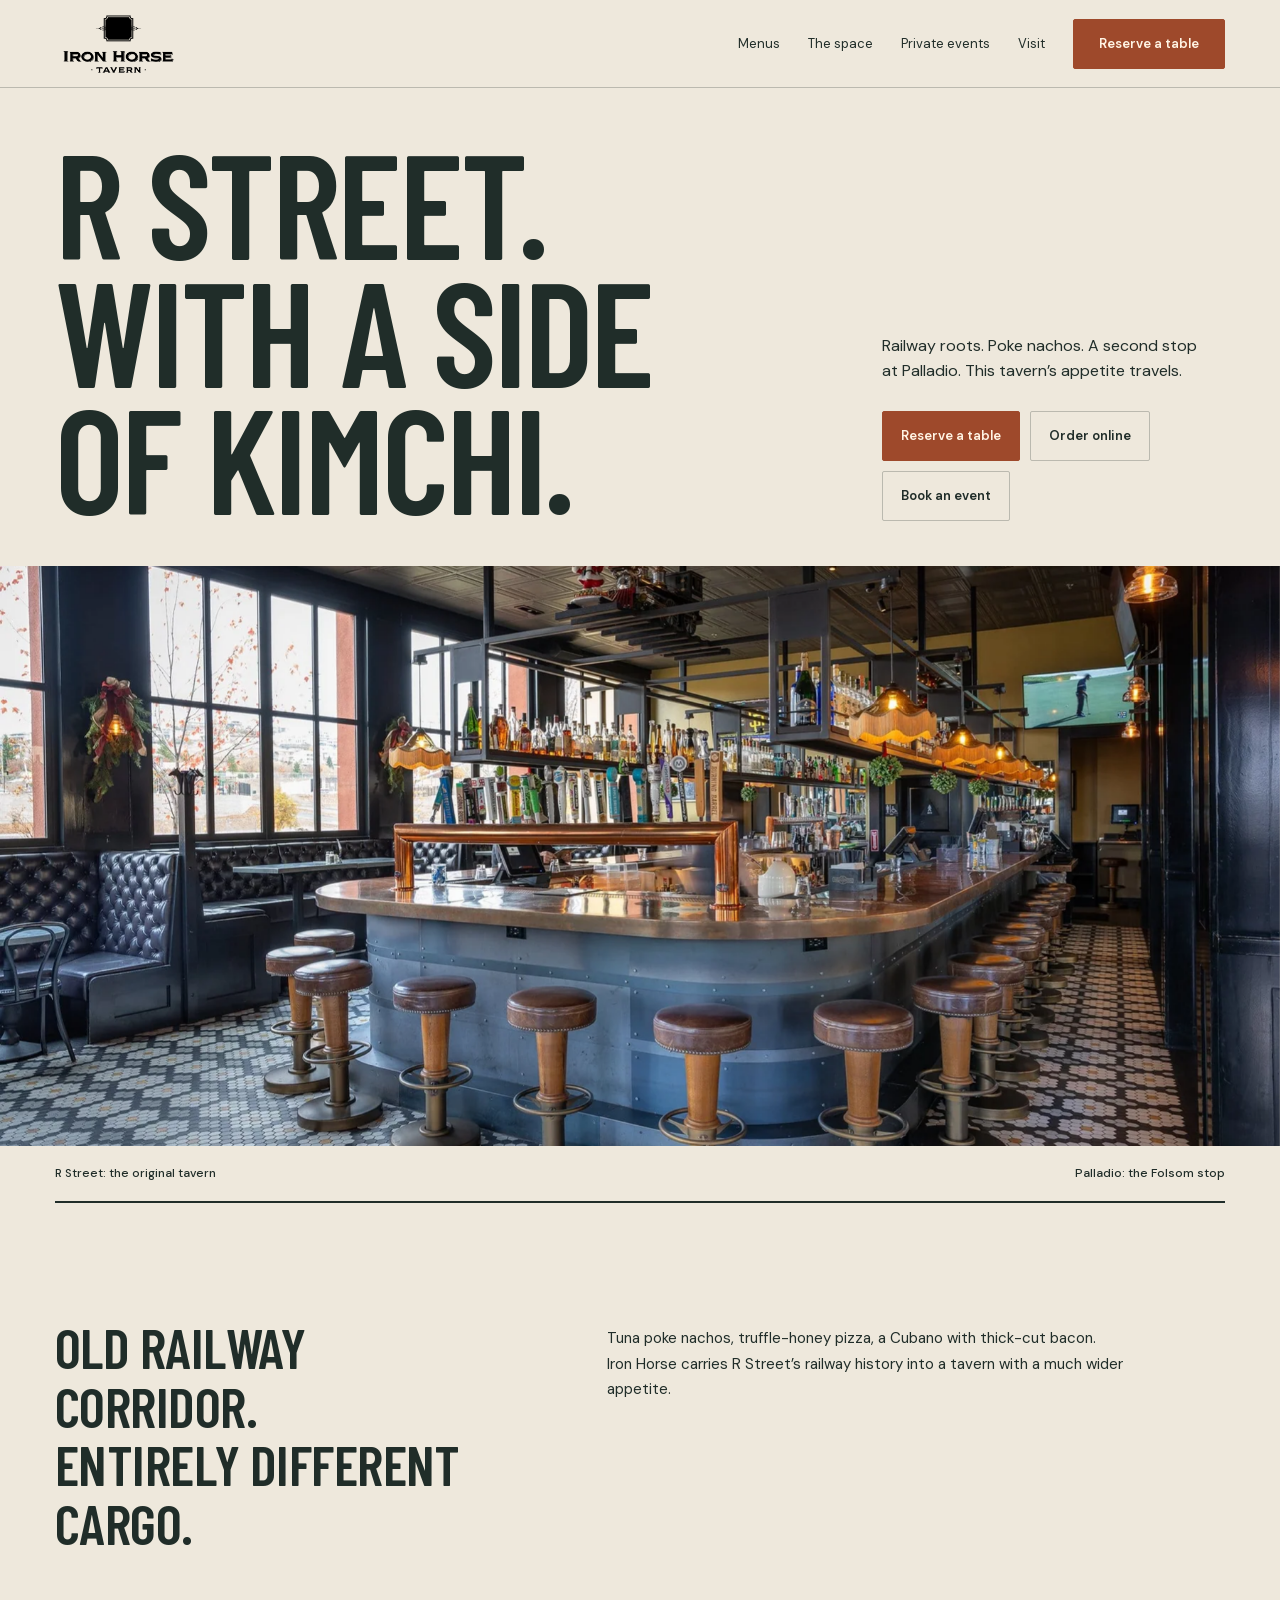
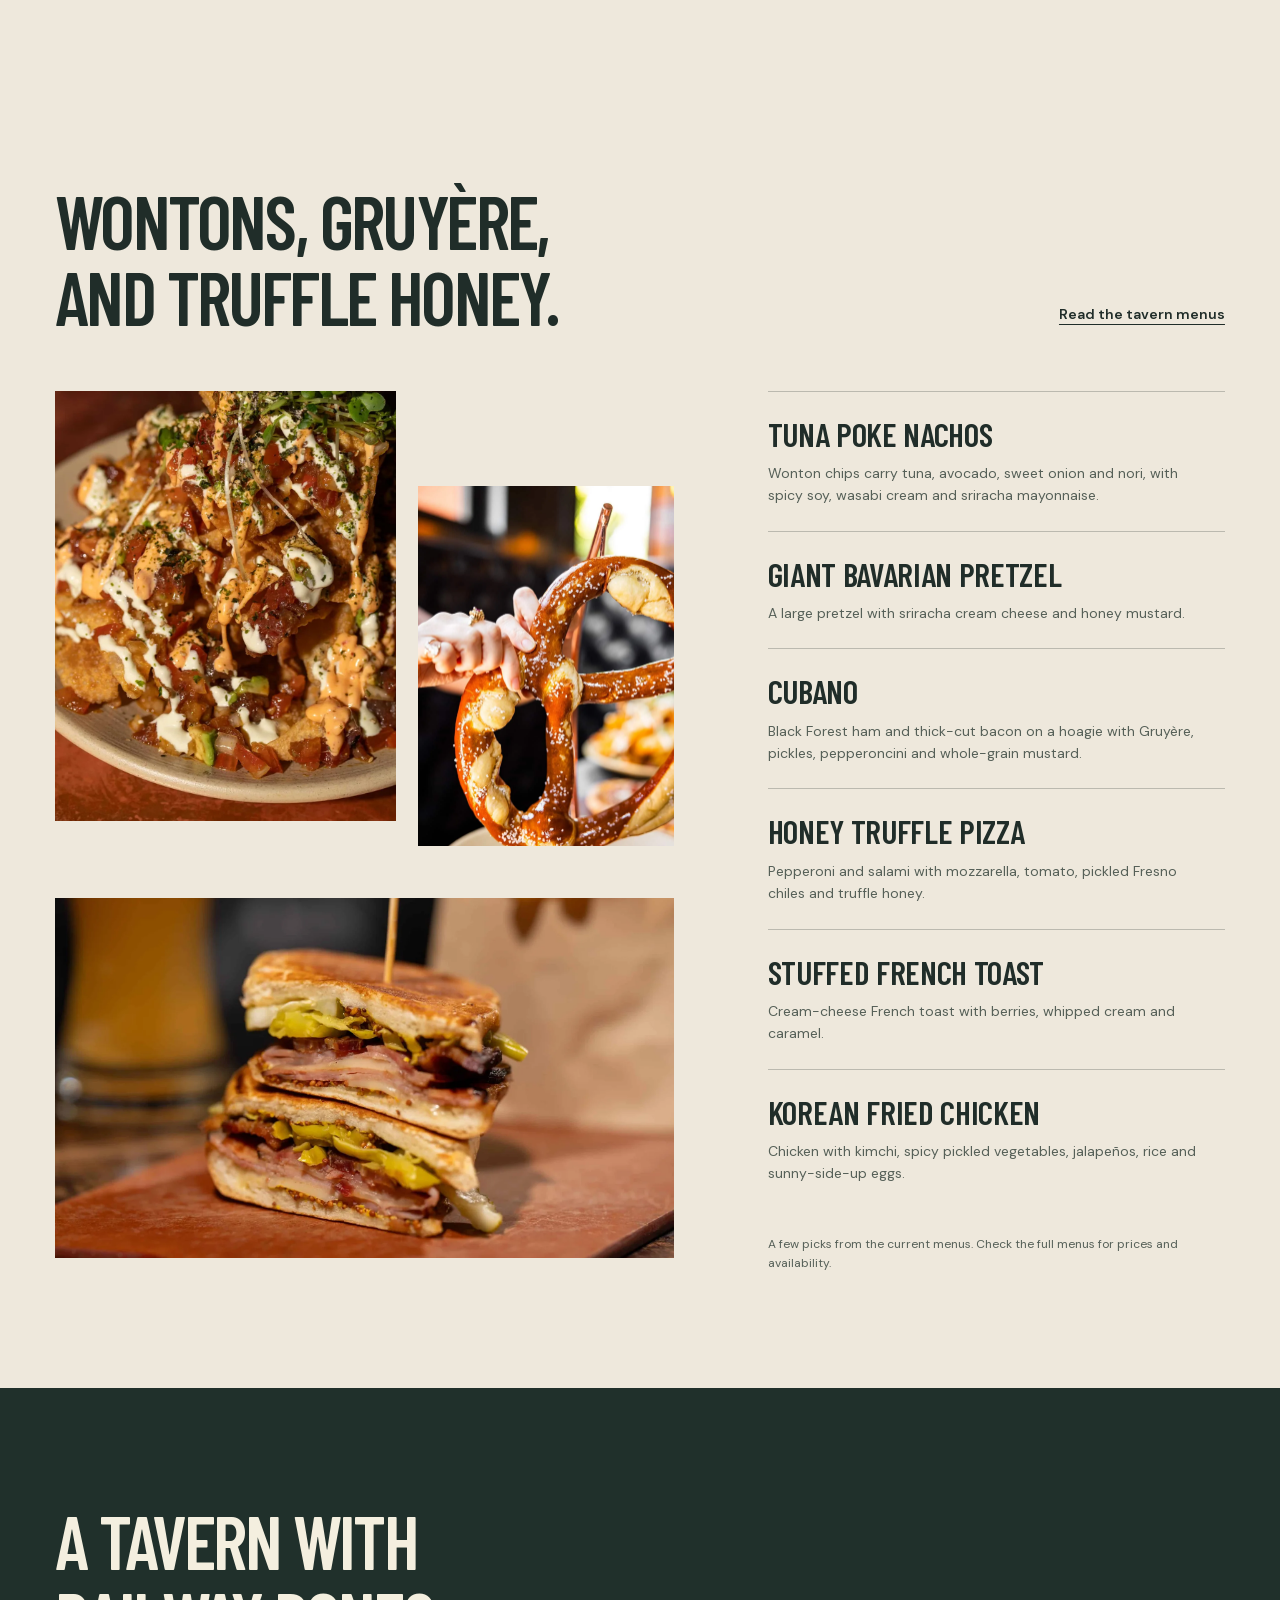
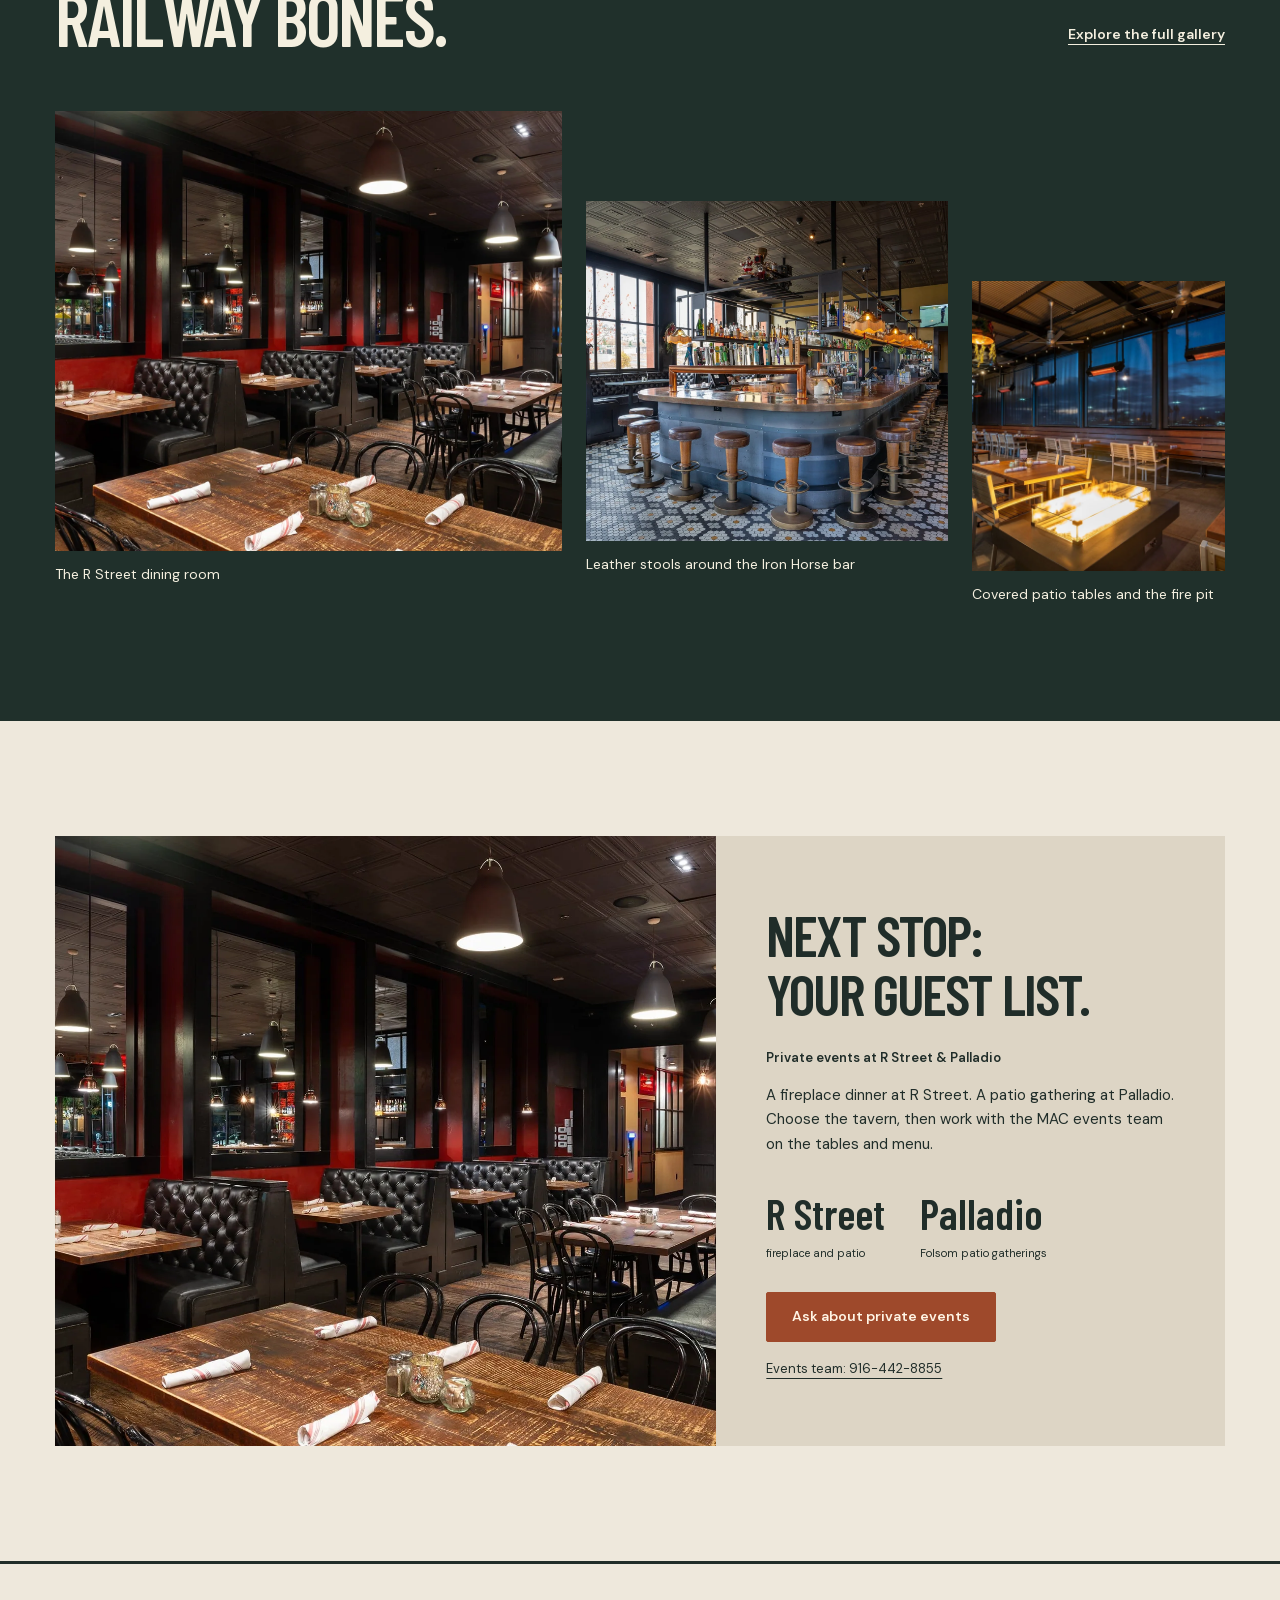
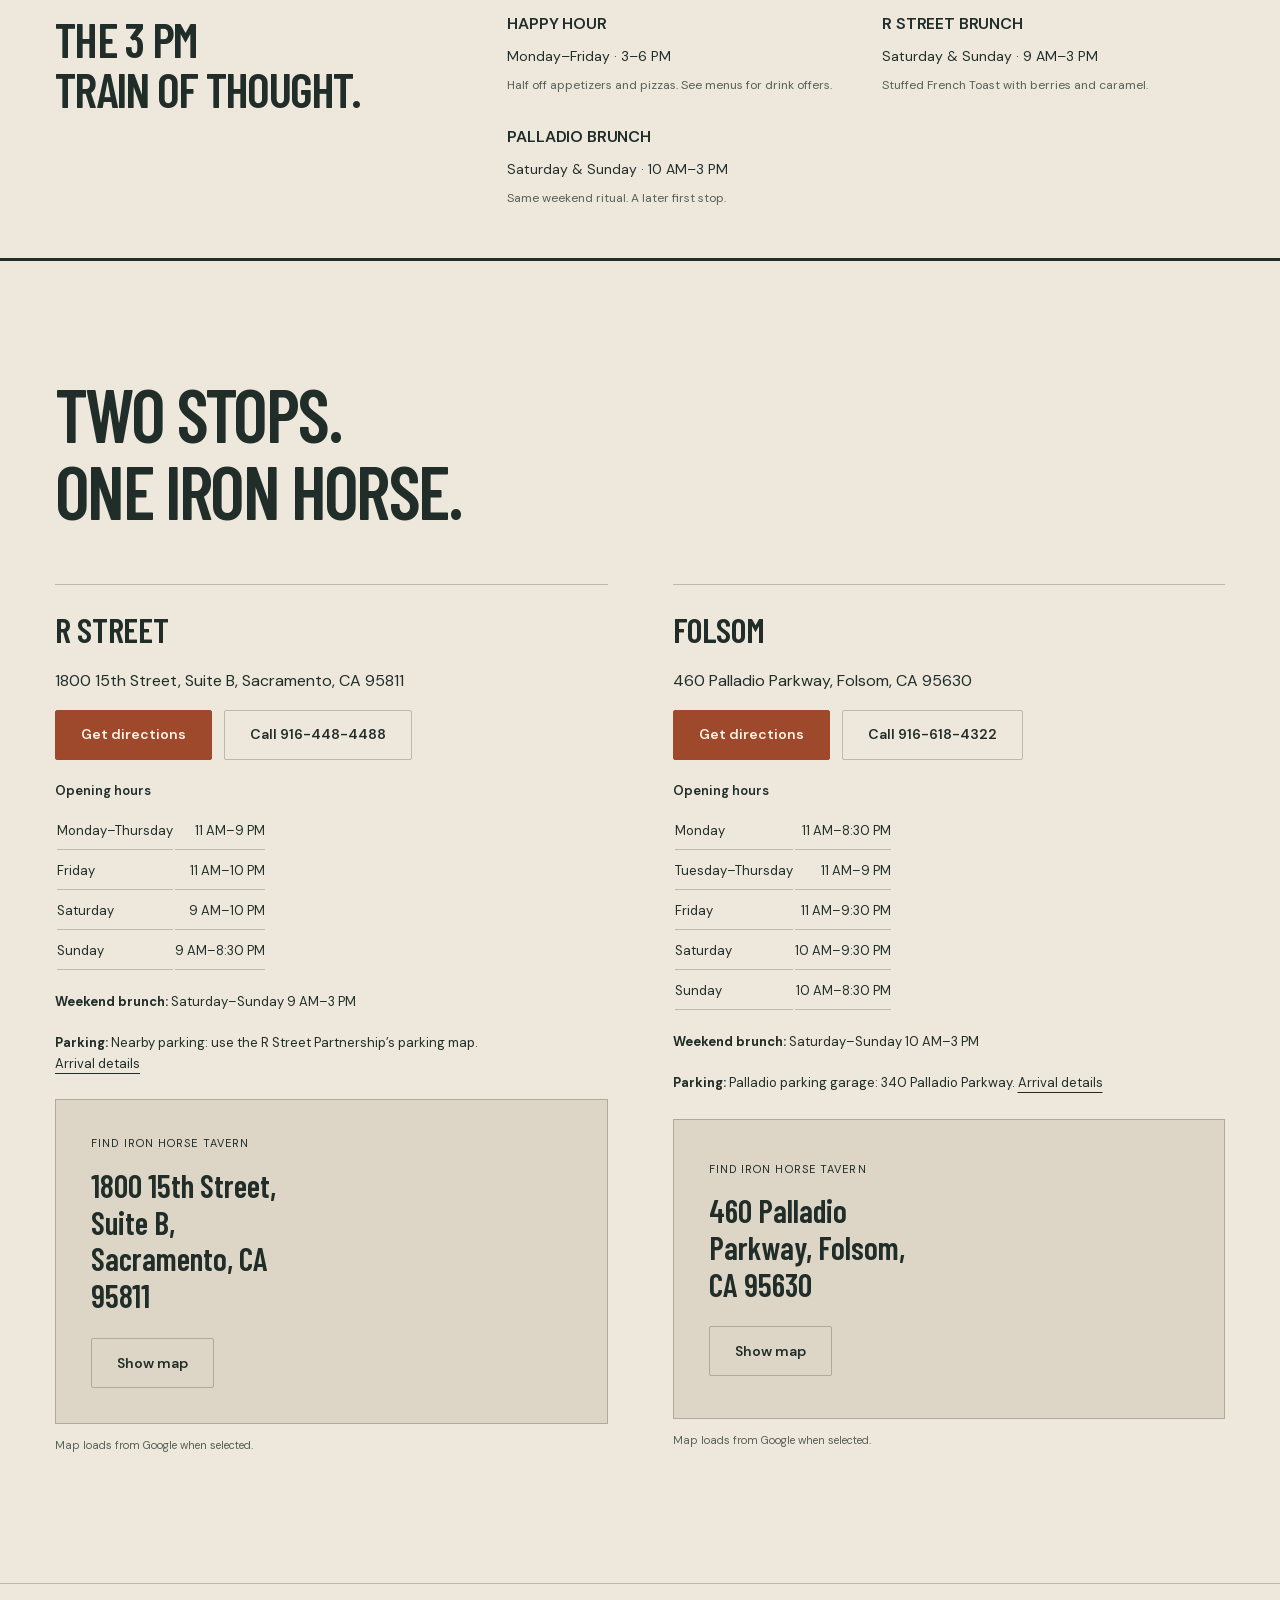
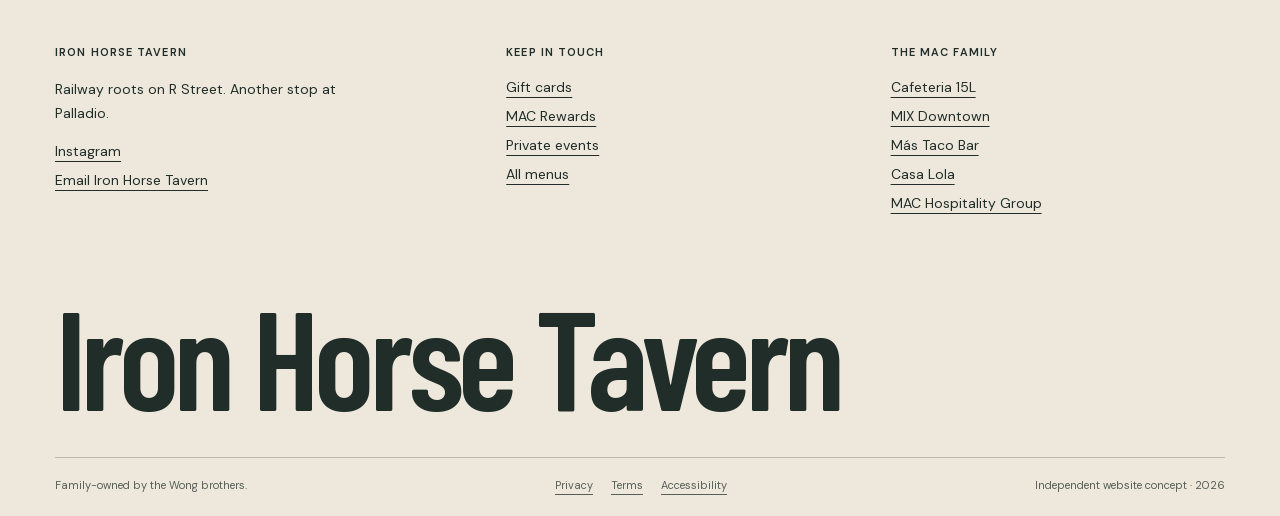
==== index.html @ c393ddfb "Build iron-horse-tavern agency-pitch website with complete source and previews" ====
<!doctype html><html lang="en"><head><meta charset="utf-8"><meta name="viewport" content="width=device-width,initial-scale=1"><meta name="robots" content="noindex,nofollow"><meta name="theme-color" content="#1d2928"><title>Iron Horse Tavern | Sacramento</title><meta name="description" content="Comfort food, craft cocktails, and a tavern made for gathering."><meta property="og:title" content="Iron Horse Tavern · Home"><meta property="og:description" content="Comfort food, craft cocktails, and a tavern made for gathering."><link rel="icon" href="assets/logo.webp"><link rel="stylesheet" href="assets/styles.css"><script src="assets/app.js" defer></script><script type="application/ld+json">{"@context": "https://schema.org", "@type": "Restaurant", "name": "Iron Horse Tavern", "sameAs": "https://www.ironhorsetavern.net/", "servesCuisine": "American", "address": ["1800 15th Street, Suite B, Sacramento, CA 95811", "460 Palladio Parkway, Folsom, CA 95630"]}</script>


<link rel="stylesheet" href="assets/pitch.css"><script src="assets/pitch.js" defer></script></head>
<body class="iron-horse-tavern pitch-home"><div class="shell"><a class="skip" href="#main">Skip to content</a><header class="site-header masthead"><a class="brand" href="index.html" aria-label="Iron Horse Tavern home"><img src="assets/logo.webp" alt="Iron Horse Tavern" width="180" height="65"></a><nav id="main-nav" class="main-nav" aria-label="Main navigation"><a href="menu/">Menus</a><a href="#the-space">The space</a><a href="private-events/">Private events</a><a href="#visit">Visit</a><a class="button" href="visit/">Reserve a table</a></nav><button class="menu-toggle" aria-expanded="false" aria-controls="main-nav">Menu</button></header><main id="main"><section class="iron-opening"><div class="iron-heading"><h1>R STREET.<br>WITH A SIDE<br>OF KIMCHI.</h1><div><p class="hero-deck">Railway roots. Poke nachos. A second stop at Palladio. This tavern’s appetite travels.</p><div class="opening-actions"><a class="button" href="visit/">Reserve a table</a><a class="button secondary" href="order-online/">Order online</a><a class="button secondary" href="private-events/">Book an event</a></div></div></div><figure class="picture iron-panorama" data-parallax><img src="assets/iht1-1800.webp" srcset="assets/iht1-600.webp 600w, assets/iht1-1100.webp 1100w, assets/iht1-1800.webp 1800w" sizes="(max-width:650px) 100vw, (max-width:1100px) 70vw, 1440px" width="2160" height="1440" alt="The Iron Horse bar with leather stools, timber and patterned tile" fetchpriority="high" decoding="sync"></figure><div class="iron-rail"><span>R Street: the original tavern</span><span>Palladio: the Folsom stop</span></div></section><section class="home-section story "><p class="story-lead">Old railway corridor.<br>Entirely different cargo.</p><p class="story-detail">Tuna poke nachos, truffle-honey pizza, a Cubano with thick-cut bacon. Iron Horse carries R Street’s railway history into a tavern with a much wider appetite.</p></section><section class="home-section"><div class="section-top"><div><h2>Wontons, Gruyère,<br>and truffle honey.</h2></div><a class="plain-link" href="menu/">Read the tavern menus</a></div><div class="iron-menu-spread"><div class="iron-menu-photos"><figure class="picture "><img src="assets/poke-nachos-1800.webp" srcset="assets/poke-nachos-600.webp 600w, assets/poke-nachos-1100.webp 1100w, assets/poke-nachos-1800.webp 1800w" sizes="(max-width:650px) 100vw, (max-width:1100px) 70vw, 1440px" width="2560" height="1710" alt="Tuna Poke Nachos on wonton chips" loading="lazy" decoding="async"></figure><figure class="picture "><img src="assets/pretzel-1024.webp" srcset="assets/pretzel-600.webp 600w, assets/pretzel-1024.webp 1024w" sizes="(max-width:650px) 100vw, (max-width:1100px) 70vw, 1440px" width="1024" height="1536" alt="The Giant Bavarian Pretzel" loading="lazy" decoding="async"></figure><figure class="picture "><img src="assets/cubano-1800.webp" srcset="assets/cubano-600.webp 600w, assets/cubano-1100.webp 1100w, assets/cubano-1800.webp 1800w" sizes="(max-width:650px) 100vw, (max-width:1100px) 70vw, 1440px" width="2560" height="1710" alt="Iron Horse’s Cubano sandwich" loading="lazy" decoding="async"></figure></div><div class="menu-listing"><a class="menu-entry" href="menu/"><div><h3>Tuna Poke Nachos</h3><p>Wonton chips carry tuna, avocado, sweet onion and nori, with spicy soy, wasabi cream and sriracha mayonnaise.</p></div></a><a class="menu-entry" href="menu/"><div><h3>Giant Bavarian Pretzel</h3><p>A large pretzel with sriracha cream cheese and honey mustard.</p></div></a><a class="menu-entry" href="menu/"><div><h3>Cubano</h3><p>Black Forest ham and thick-cut bacon on a hoagie with Gruyère, pickles, pepperoncini and whole-grain mustard.</p></div></a><a class="menu-entry" href="menu/"><div><h3>Honey Truffle Pizza</h3><p>Pepperoni and salami with mozzarella, tomato, pickled Fresno chiles and truffle honey.</p></div></a><a class="menu-entry" href="menu/"><div><h3>Stuffed French Toast</h3><p>Cream-cheese French toast with berries, whipped cream and caramel.</p></div></a><a class="menu-entry" href="menu/"><div><h3>Korean Fried Chicken</h3><p>Chicken with kimchi, spicy pickled vegetables, jalapeños, rice and sunny-side-up eggs.</p></div></a><p class="menu-footnote">A few picks from the current menus. Check the full menus for prices and availability.</p></div></div></section><section id="the-space" class="home-section room-section"><div class="section-top"><div><h2>A tavern with<br>railway bones.</h2></div><a class="plain-link" href="gallery/">Explore the full gallery</a></div><div class="room-gallery"><button class="room-shot gallery-item" data-full="assets/ihtr1-1800.webp" data-caption="The R Street dining room" aria-label="Enlarge: The R Street dining room"><figure class="picture "><img src="assets/ihtr1-1800.webp" srcset="assets/ihtr1-600.webp 600w, assets/ihtr1-1100.webp 1100w, assets/ihtr1-1800.webp 1800w" sizes="(max-width:650px) 100vw, (max-width:1100px) 70vw, 1440px" width="2160" height="1440" alt="The R Street dining room" loading="lazy" decoding="async"></figure><span>The R Street dining room</span></button><button class="room-shot gallery-item" data-full="assets/iht1-1800.webp" data-caption="Leather stools around the Iron Horse bar" aria-label="Enlarge: Leather stools around the Iron Horse bar"><figure class="picture "><img src="assets/iht1-1800.webp" srcset="assets/iht1-600.webp 600w, assets/iht1-1100.webp 1100w, assets/iht1-1800.webp 1800w" sizes="(max-width:650px) 100vw, (max-width:1100px) 70vw, 1440px" width="2160" height="1440" alt="Leather stools around the Iron Horse bar" loading="lazy" decoding="async"></figure><span>Leather stools around the Iron Horse bar</span></button><button class="room-shot gallery-item" data-full="assets/ihtf-1800.webp" data-caption="Covered patio tables and the fire pit" aria-label="Enlarge: Covered patio tables and the fire pit"><figure class="picture "><img src="assets/ihtf-1800.webp" srcset="assets/ihtf-600.webp 600w, assets/ihtf-1100.webp 1100w, assets/ihtf-1800.webp 1800w" sizes="(max-width:650px) 100vw, (max-width:1100px) 70vw, 1440px" width="2160" height="1440" alt="Covered patio tables and the fire pit" loading="lazy" decoding="async"></figure><span>Covered patio tables and the fire pit</span></button></div></section><section class="event-block"><figure class="picture "><img src="assets/ihtr1-1800.webp" srcset="assets/ihtr1-600.webp 600w, assets/ihtr1-1100.webp 1100w, assets/ihtr1-1800.webp 1800w" sizes="(max-width:650px) 100vw, (max-width:1100px) 70vw, 1440px" width="2160" height="1440" alt="Private-event setting at Iron Horse Tavern" loading="lazy" decoding="async"></figure><div class="event-copy"><h2>Next stop:<br>your guest list.</h2><p class="event-kind">Private events at R Street & Palladio</p><p>A fireplace dinner at R Street. A patio gathering at Palladio. Choose the tavern, then work with the MAC events team on the tables and menu.</p><div class="event-stats"><div class="event-stat"><b>R Street</b><span>fireplace and patio</span></div><div class="event-stat"><b>Palladio</b><span>Folsom patio gatherings</span></div></div><a class="button" href="private-events/">Ask about private events</a><a class="event-phone" href="tel:+19164428855">Events team: 916-442-8855</a></div></section><section class="weekly"><div><h2>The 3 PM<br>train of thought.</h2></div><div class="weekly-grid"><div class="weekly-item"><h3>Happy hour</h3><p>Monday–Friday · 3–6 PM</p><small>Half off appetizers and pizzas. See menus for drink offers.</small></div><div class="weekly-item"><h3>R Street brunch</h3><p>Saturday & Sunday · 9 AM–3 PM</p><small>Stuffed French Toast with berries and caramel.</small></div><div class="weekly-item"><h3>Palladio brunch</h3><p>Saturday & Sunday · 10 AM–3 PM</p><small>Same weekend ritual. A later first stop.</small></div></div></section><section id="visit" class="home-section home-visit"><div class="section-top"><div><h2>Two stops.<br>One Iron Horse.</h2></div></div><div class="visit-grid "><article class="visit-details"><h3>R Street</h3><address>1800 15th Street, Suite B, Sacramento, CA 95811</address><div class="opening-actions"><a class="button" href="https://www.google.com/maps/place/Iron+Horse+Tavern+-+R+St.+Sacramento/@38.5695579,-121.4906877,15z/data=!4m2!3m1!1s0x0:0x72c02b126ce789c5">Get directions</a><a class="button secondary" href="tel:+19164484488">Call 916-448-4488</a></div><table class="hours"><caption>Opening hours</caption><tbody><tr><td>Monday–Thursday</td><td>11 AM–9 PM</td></tr><tr><td>Friday</td><td>11 AM–10 PM</td></tr><tr><td>Saturday</td><td>9 AM–10 PM</td></tr><tr><td>Sunday</td><td>9 AM–8:30 PM</td></tr></tbody></table><p class="parking-note"><strong>Weekend brunch:</strong> Saturday–Sunday 9 AM–3 PM</p><p class="parking-note"><strong>Parking:</strong> Nearby parking: use the R Street Partnership’s parking map. <a href="https://www.rstreetcorridor.com/parking-transportation">Arrival details</a></p><div class="map-panel"><span class="map-coordinates">Find Iron Horse Tavern</span><p>1800 15th Street, Suite B, Sacramento, CA 95811</p><button type="button" class="button secondary" data-map-name="Iron Horse Tavern R Street" data-map-address="1800 15th Street, Suite B, Sacramento, CA 95811">Show map</button></div><p class="map-note">Map loads from Google when selected.</p></article><article class="visit-details"><h3>Folsom</h3><address>460 Palladio Parkway, Folsom, CA 95630</address><div class="opening-actions"><a class="button" href="https://www.google.com/maps/place/Iron+Horse+Tavern+Folsom/@38.6520487,-121.1205792,15z/data=!4m2!3m1!1s0x0:0x85b45a94b9205ecd">Get directions</a><a class="button secondary" href="tel:+19166184322">Call 916-618-4322</a></div><table class="hours"><caption>Opening hours</caption><tbody><tr><td>Monday</td><td>11 AM–8:30 PM</td></tr><tr><td>Tuesday–Thursday</td><td>11 AM–9 PM</td></tr><tr><td>Friday</td><td>11 AM–9:30 PM</td></tr><tr><td>Saturday</td><td>10 AM–9:30 PM</td></tr><tr><td>Sunday</td><td>10 AM–8:30 PM</td></tr></tbody></table><p class="parking-note"><strong>Weekend brunch:</strong> Saturday–Sunday 10 AM–3 PM</p><p class="parking-note"><strong>Parking:</strong> Palladio parking garage: 340 Palladio Parkway. <a href="https://gopalladio.com/venue/palladio-parking-garage/">Arrival details</a></p><div class="map-panel"><span class="map-coordinates">Find Iron Horse Tavern</span><p>460 Palladio Parkway, Folsom, CA 95630</p><button type="button" class="button secondary" data-map-name="Iron Horse Tavern Folsom" data-map-address="460 Palladio Parkway, Folsom, CA 95630">Show map</button></div><p class="map-note">Map loads from Google when selected.</p></article></div></section></main><footer class="pitch-footer"><div class="footer-columns"><div><strong>Iron Horse Tavern</strong><p>Railway roots on R Street. Another stop at Palladio.</p><a href="https://www.instagram.com/ironhorsetavern/?hl=en">Instagram</a><a href="mailto:info@ironhorsetavern.net">Email Iron Horse Tavern</a></div><div><strong>Keep in touch</strong><a href="https://www.ironhorsetavern.net/gift-cards/">Gift cards</a><a href="https://www.toasttab.com/mac-hospitality-gift-card-1116-15th-street/rewardsSignup">MAC Rewards</a><a href="private-events/">Private events</a><a href="menu/">All menus</a></div><div><strong>The MAC family</strong><a href="https://www.cafeteria15l.com/">Cafeteria 15L</a><a href="https://www.mixdowntown.net/">MIX Downtown</a><a href="https://www.mastacobar.com/">Más Taco Bar</a><a href="https://www.vivacasalola.com/">Casa Lola</a><a href="https://www.machospitalitygroup.com/">MAC Hospitality Group</a></div></div><div class="end-word" aria-hidden="true">Iron Horse Tavern</div><div class="footer-bottom"><span>Family-owned by the Wong brothers.</span><div class="legal"><a href="https://www.ironhorsetavern.net/privacy-policy/">Privacy</a><a href="https://www.ironhorsetavern.net/terms-of-use/">Terms</a><a href="https://www.ironhorsetavern.net/ada-accessibility/">Accessibility</a></div><span>Independent website concept · 2026</span></div></footer><dialog class="lightbox" aria-label="Venue photo gallery"><img alt=""><p class="lightbox-caption"></p><div class="lightbox-controls"><button type="button" data-prev>Previous</button><span class="lightbox-count" role="status" aria-live="polite"></span><button type="button" data-next>Next</button><button type="button" data-close>Close</button></div></dialog></div></body></html>
---- assets/styles.css ----
@import url('./fonts/fonts.css');
:root{--paper:#f4f0e7;--ink:#292a22;--muted:#626157;--accent:#a23f27;--on-accent:#fff7e8;--line:#292a2233;--panel:#e9e5d9;--display:'DM Serif Display',Georgia,serif;--body:'DM Sans',sans-serif;--gutter:clamp(22px,4.3vw,76px);--space:clamp(64px,8vw,128px);font-family:var(--body);font-size:16px;color:var(--ink);background:var(--paper);color-scheme:light;scroll-behavior:smooth;scroll-padding-top:100px}
*{box-sizing:border-box}body{margin:0;background:var(--paper);color:var(--ink)}button,input,select{font:inherit}a{color:inherit;text-decoration-thickness:1px;text-underline-offset:5px}button,a{-webkit-tap-highlight-color:transparent}button{cursor:pointer}button:disabled{cursor:default;opacity:.45}a,button{touch-action:manipulation}img{display:block;max-width:100%;height:auto}::selection{background:var(--accent);color:var(--on-accent)}:focus-visible{outline:3px solid var(--accent);outline-offset:5px}body{scrollbar-color:var(--accent) var(--paper)}p{line-height:1.65;margin:0 0 1.2em;max-width:62ch}h1,h2,h3{font-family:var(--display);font-weight:400;margin:0;text-wrap:balance;letter-spacing:-.025em}h1{font-size:clamp(56px,7.7vw,112px);line-height:1.02}h2{font-size:clamp(38px,4.8vw,70px);line-height:1.08}h3{font-size:clamp(27px,3vw,42px);line-height:1.14}figure{margin:0}.skip{position:fixed;z-index:100;top:-100px;left:20px;background:var(--accent);color:var(--on-accent);padding:15px}.skip:focus{top:12px}.shell{max-width:1800px;margin:auto}.site-header{height:88px;padding:0 var(--gutter);display:flex;align-items:center;gap:40px;border-bottom:1px solid var(--line);position:relative;z-index:30;background:var(--paper)}.brand{flex-shrink:0;display:flex;align-items:center;text-decoration:none}.brand img{width:155px;max-height:59px;object-fit:contain;object-position:left center}.main-nav{display:flex;align-items:center;gap:32px;margin-left:auto}.main-nav a{font-size:14px;text-decoration:none;white-space:nowrap;padding:15px 0}.main-nav a:hover,.main-nav a[aria-current]{text-decoration:underline}.button,.main-nav .button{display:inline-flex;align-items:center;justify-content:center;gap:10px;padding:15px 25px;min-height:50px;background:var(--accent);color:var(--on-accent);border:1px solid var(--accent);border-radius:2px;font-family:var(--body);font-size:14px;font-weight:600;line-height:1.2;text-decoration:none;white-space:nowrap;transition:background .2s,transform .2s}.button:hover{filter:brightness(1.08);transform:translateY(-2px)}.button:active{transform:translateY(0)}.button.secondary{background:transparent;color:var(--ink);border-color:var(--line)}.button.secondary:hover{border-color:var(--ink);filter:none}.button:focus-visible{outline-color:var(--ink)}.menu-toggle{display:none;background:transparent;color:var(--ink);border:1px solid var(--line);border-radius:2px;min-height:44px;padding:10px 14px}.actions{display:flex;gap:12px;flex-wrap:wrap;align-items:center}.plain-link{display:inline-block;font-size:14px;font-weight:600;padding:13px 0}.place-line{display:flex;justify-content:space-between;gap:20px;font-size:12px;letter-spacing:.04em;border-bottom:1px solid var(--line);padding:18px 0;margin-bottom:30px}.hero{position:relative}.hero img{width:100%;height:100%;object-fit:cover}.hero .intro{font-size:17px;max-width:35ch;margin:25px 0}.photo{overflow:hidden;background:var(--panel)}.photo img{width:100%;height:100%;object-fit:cover}.section{padding:var(--space) var(--gutter)}.section-title{margin-bottom:42px;max-width:15ch}.section-title+p{margin-top:-18px;margin-bottom:40px}.text-link{font-size:14px;font-weight:600}.intro-section{display:grid;grid-template-columns:.8fr 1fr;gap:10%;align-items:start}.intro-section h2{max-width:12ch}.intro-section p{font-size:20px}.food-grid{display:grid;grid-template-columns:1.3fr 1fr .85fr;gap:28px;align-items:start}.food-card:nth-child(2){margin-top:70px}.food-card:nth-child(3){margin-top:140px}.food-card .photo{aspect-ratio:4/5}.food-card:nth-child(1) .photo{aspect-ratio:1.05}.food-card h3{margin:22px 0 8px;font-size:30px}.food-card p{font-size:14px;max-width:30ch}.food-card a{display:inline-block;padding:9px 0}.gathering{display:grid;grid-template-columns:1.2fr 1fr;gap:0;padding-top:0}.gathering .photo{min-height:520px}.gathering-copy{padding:clamp(32px,5vw,80px);background:var(--panel);display:flex;flex-direction:column;justify-content:center;align-items:flex-start}.gathering h2{max-width:10ch;margin-bottom:26px}.gathering p{max-width:35ch}.wide-photo{height:clamp(280px,44vw,700px);margin:0 var(--gutter)}.visit-preview{display:grid;grid-template-columns:1.2fr 1fr;gap:12%;border-top:1px solid var(--line)}.visit-preview h2{max-width:12ch}.visit-preview .locations-small{display:grid;gap:28px}.location-mini h3{font-size:28px;margin-bottom:10px}.location-mini p{font-size:15px;margin-bottom:8px}.site-footer{padding:55px var(--gutter) 26px;border-top:1px solid var(--line)}.footer-top{display:flex;justify-content:space-between;align-items:flex-start;gap:40px}.footer-brand{font-family:var(--display);font-size:clamp(38px,5vw,80px);line-height:1;max-width:50%}.footer-links{display:flex;gap:24px;flex-wrap:wrap;max-width:400px;font-size:14px}.footer-bottom{display:flex;gap:20px;justify-content:space-between;flex-wrap:wrap;border-top:1px solid var(--line);padding-top:25px;margin-top:50px;font-size:12px;color:var(--muted)}.footer-bottom .legal{display:flex;gap:18px;flex-wrap:wrap}.page-head{padding:65px var(--gutter) 55px}.page-head h1{max-width:14ch}.page-head p{margin-top:25px;font-size:18px;max-width:55ch}.back-home{font-size:13px;display:inline-block;margin-bottom:30px}.menu-layout{display:grid;grid-template-columns:.8fr 1.25fr;gap:7%;padding-top:0}.menu-layout .photo{height:600px;position:sticky;top:20px}.menu-list{display:grid;gap:0}.menu-item{padding:26px 0;border-bottom:1px solid var(--line)}.menu-item:first-child{padding-top:0}.menu-item h2{font-size:36px;margin-bottom:10px}.menu-item p{font-size:15px}.menu-item .button{margin:5px 0}.note{font-size:13px;color:var(--muted);line-height:1.6}.menu-note{margin-top:30px}.gallery-grid{display:grid;grid-template-columns:1.2fr .8fr;gap:30px;align-items:start;padding-top:0}.gallery-item{border:0;background:none;color:var(--ink);padding:0;text-align:left;display:block;width:100%}.gallery-item:nth-child(even){margin-top:85px}.gallery-item .photo{aspect-ratio:4/3}.gallery-item:nth-child(3n+2) .photo{aspect-ratio:4/5}.gallery-item img{transition:transform .4s}.gallery-item:hover img{transform:scale(1.035)}.gallery-item span{display:block;margin-top:12px;font-size:14px}.lightbox{border:1px solid var(--line);padding:20px;background:var(--paper);color:var(--ink);width:min(1100px,94vw);max-height:94dvh}.lightbox::backdrop{background:#090909e8}.lightbox img{height:min(68dvh,720px);max-width:100%;width:100%;object-fit:contain}.lightbox-controls{display:flex;gap:12px;align-items:center;justify-content:space-between;margin-top:18px}.lightbox-controls button{border:1px solid var(--line);background:transparent;color:var(--ink);padding:12px 17px;min-height:44px}.lightbox-caption{font-size:14px;margin:15px 0 0}.lightbox-count{font-size:13px}.event-lead{display:grid;grid-template-columns:1.4fr 1fr;gap:8%;align-items:center;padding-top:0}.event-lead .photo{height:520px}.event-lead h2{margin-bottom:25px}.event-lead p{max-width:35ch}.room-list{display:grid;grid-template-columns:repeat(2,1fr);gap:32px 60px;margin-top:45px}.room{padding-top:22px;border-top:1px solid var(--line)}.room h3{font-size:29px;margin-bottom:15px}.room .capacity{font-size:18px;margin-bottom:12px}.room p{font-size:14px;max-width:44ch}.event-contact{background:var(--panel);margin:0 var(--gutter);padding:50px;display:flex;justify-content:space-between;gap:40px;align-items:center}.event-contact h2{font-size:42px;margin-bottom:16px}.event-contact p{margin-bottom:0}.event-faq{max-width:950px;margin:auto}.event-faq h2{margin-bottom:30px}details{border-bottom:1px solid var(--line);padding:21px 0}summary{font-size:18px;cursor:pointer;list-style-position:outside;margin-left:20px}details p{padding:20px 0 0;margin:0;font-size:15px;max-width:55ch}.locations{display:grid;gap:70px;padding-top:0}.location{display:grid;grid-template-columns:1fr 1fr;gap:8%;padding-top:40px;border-top:1px solid var(--line)}.location h2{margin-bottom:25px;font-size:46px}.location address{font-style:normal;line-height:1.7;margin-bottom:18px}.location .hours{width:100%;border-collapse:collapse;margin-bottom:25px}.hours td{padding:8px 0;font-size:15px;vertical-align:top}.hours td:last-child{text-align:right;padding-left:20px;font-variant-numeric:tabular-nums}.location p{font-size:14px}.location-photo{height:290px;margin-top:25px}.location-nav{display:flex;gap:10px;flex-wrap:wrap;margin-top:30px}.calendar-feature{display:grid;grid-template-columns:1fr 1fr;gap:7%;padding-top:0;align-items:center}.calendar-feature .photo{height:580px}.calendar-feature h2{margin-bottom:25px}.calendar-feature p{max-width:37ch}.news-list{display:grid;grid-template-columns:1fr 1fr;gap:50px}.news-list article{border-top:1px solid var(--line);padding-top:25px}.news-list h3{margin-bottom:20px}.not-found{min-height:60dvh;display:flex;flex-direction:column;justify-content:center;align-items:flex-start;gap:25px}
/* Cafeteria: an airy, typographic invitation framed by the actual marquee room. */
.cafeteria-15l .hero{padding:0 var(--gutter) 48px}.cafeteria-15l .cafe-hero-grid{display:grid;grid-template-columns:.85fr 1.4fr;gap:6%;align-items:center}.cafeteria-15l .hero h1{font-size:clamp(48px,5vw,76px);max-width:12ch}.cafeteria-15l .hero .photo{height:clamp(420px,42vw,630px)}.cafeteria-15l .hero .photo img{object-position:50% 50%}.cafe-signoff{font-family:var(--display);font-size:clamp(25px,3vw,42px);margin:28px 0 0;line-height:1.15}.cafeteria-15l .brand img{width:180px}.cafeteria-15l .food-section{background:#efebe0}
/* MIX: dark rooftop photography, terse club typography, ember actions. */
.mix-downtown{--paper:#161716;--ink:#f1f0e8;--muted:#bbbeb7;--accent:#ef8758;--on-accent:#181715;--line:#f1f0e82e;--panel:#22231f;--display:'Space Grotesk',sans-serif;color-scheme:dark}.mix-downtown h1,.mix-downtown h2{font-weight:500;letter-spacing:-.04em}.mix-downtown .brand img{width:65px;max-height:64px}.mix-downtown .site-header{border-bottom:none}.mix-downtown .hero{margin:0 24px;min-height:650px;height:min(760px,calc(100svh - 112px));isolation:isolate;display:flex;align-items:flex-end;padding:52px}.mix-downtown .hero>.photo{position:absolute;inset:0;z-index:-2}.mix-downtown .hero>.photo img{object-position:50% 45%}.mix-downtown .hero:after{content:'';position:absolute;inset:0;z-index:-1;background:linear-gradient(90deg,#070707b0,#07070715),linear-gradient(0deg,#070707b0,transparent 65%)}.mix-downtown .hero h1{font-size:clamp(58px,8.9vw,132px);line-height:.96;max-width:8ch}.mix-downtown .hero .intro{font-size:17px;max-width:37ch;margin-top:24px}.mix-downtown .hero-note{position:absolute;right:40px;bottom:45px;max-width:160px;font-size:13px;line-height:1.7}.mix-downtown .food-grid{grid-template-columns:1.2fr 1fr}.mix-downtown .food-card:nth-child(2){margin-top:100px}.mix-downtown .food-card h3{font-family:var(--display);font-size:32px}.mix-downtown .gathering{grid-template-columns:1.35fr 1fr}.mix-downtown .button:focus-visible{outline-color:var(--ink)}
/* Más: food-led poster scale, hot clay paper, agave ink. */
.mas-taco-bar{--paper:#f4bc87;--ink:#123d36;--muted:#34574a;--accent:#16483b;--on-accent:#fff5de;--line:#123d3640;--panel:#efac73;--display:'Archivo Black',sans-serif}.mas-taco-bar h1,.mas-taco-bar h2,.mas-taco-bar h3{text-transform:uppercase;letter-spacing:-.04em}.mas-taco-bar .site-header{background:var(--accent);color:var(--on-accent);border-bottom:0}.mas-taco-bar .site-header .button{background:var(--paper);color:var(--ink);border-color:var(--paper)}.mas-taco-bar .site-header .menu-toggle{border-color:#fff5de66;color:var(--on-accent)}.mas-taco-bar .brand img{width:135px;max-height:65px}.mas-taco-bar .hero{padding:25px var(--gutter) 60px}.mas-heading{display:flex;justify-content:space-between;gap:45px;align-items:flex-end;margin:8px 0 25px}.mas-heading h1{font-size:clamp(66px,10vw,148px);line-height:1;max-width:10ch}.mas-heading .intro{max-width:24ch!important;margin:0 0 12px!important}.mas-stage{position:relative;height:clamp(350px,40vw,590px)}.mas-stage .photo{height:100%;width:75%}.mas-stage .photo img{object-position:50% 45%}.mas-stage .mas-invitation{position:absolute;right:0;bottom:0;width:33%;min-height:255px;padding:40px;background:var(--paper);display:flex;flex-direction:column;justify-content:center;align-items:flex-start}.mas-invitation h2{font-size:clamp(26px,3vw,42px);margin-bottom:25px}.mas-taco-bar .food-grid{grid-template-columns:1.3fr .9fr 1fr}.mas-taco-bar .food-card h3{font-size:25px}.mas-taco-bar .gathering-copy h2{font-size:clamp(35px,4vw,58px)}.mas-taco-bar :focus-visible{outline-color:var(--ink)}.mas-taco-bar .site-header :focus-visible{outline-color:var(--paper)}
/* Iron Horse: a generous tavern broadside, pine-black and copper. */
.iron-horse-tavern{--paper:#1d2928;--ink:#ece8db;--muted:#b9c1b7;--accent:#dba778;--on-accent:#202925;--line:#ece8db33;--panel:#293633;--display:'Barlow Condensed',sans-serif;color-scheme:dark}.iron-horse-tavern h1,.iron-horse-tavern h2,.iron-horse-tavern h3{text-transform:uppercase;font-weight:600;letter-spacing:-.01em}.iron-horse-tavern .brand img{width:140px;max-height:66px}.iron-horse-tavern .hero{padding:0 var(--gutter) 55px}.iron-hero-grid{display:grid;grid-template-columns:1.15fr 1fr;gap:6%;align-items:center}.iron-horse-tavern .hero h1{font-size:clamp(70px,9.3vw,137px);line-height:.91;max-width:8ch}.iron-horse-tavern .hero .photo{height:560px}.iron-horse-tavern .hero .intro{max-width:32ch}.iron-horse-tavern .hero .place-line{margin-bottom:35px}.iron-horse-tavern .intro-section h2{font-size:clamp(48px,5.6vw,80px)}.iron-horse-tavern .food-card h3{font-size:34px}.iron-horse-tavern .gathering-copy h2{max-width:12ch}
/* Casa Lola: the green shutters and woven, flower-filled dining room. */
.casa-lola{--paper:#31533e;--ink:#fff0d4;--muted:#d4ddc3;--accent:#f4b33e;--on-accent:#263b2b;--line:#fff0d43b;--panel:#3d6149;--display:'DM Serif Display',Georgia,serif;color-scheme:dark}.casa-lola .brand img{width:165px}.casa-lola .site-header{height:90px}.casa-lola .hero{padding:30px var(--gutter) 50px}.casa-hero-grid{display:grid;grid-template-columns:1fr 1.55fr;gap:5%;align-items:center}.casa-lola .hero h1{font-size:clamp(65px,8.1vw,118px);line-height:1.03;max-width:8ch}.casa-lola .hero .intro{max-width:29ch}.casa-lola .hero .photo{height:clamp(460px,44vw,640px);border-radius:180px 180px 0 0}.casa-lola .hero .photo img{object-position:60% 50%}.casa-lola .casa-location{margin:28px 0 0;font-size:13px;line-height:1.6}.casa-lola .food-card:nth-child(2){margin-top:120px}.casa-lola .gathering .photo{border-radius:0}.casa-lola .footer-brand{font-size:clamp(60px,7vw,100px)}
.hero .photo{animation:none}
@media(min-width:1800px){body{max-width:2000px;margin:auto}.site-header{max-width:2000px}.hero h1{font-size:120px}}
@media(max-width:1100px){.main-nav{gap:20px}.site-header{gap:22px}.site-header .main-nav a{font-size:13px}.site-header .brand img{width:130px}.mix-downtown .site-header .brand img{width:55px}.intro-section{gap:8%}.cafe-hero-grid{gap:4%!important}.mas-stage .mas-invitation{padding:28px}.mix-downtown .hero-note{display:none}}
@media(max-width:900px){.site-header{height:76px;gap:20px}.site-header .brand{margin-right:auto}.menu-toggle{display:block}.main-nav{display:none;position:absolute;top:100%;left:0;right:0;background:var(--paper);color:var(--ink);padding:24px var(--gutter) 32px;border-bottom:1px solid var(--line);align-items:stretch;gap:3px}.main-nav.is-open{display:flex;flex-direction:column}.main-nav a{padding:14px 0;font-size:18px!important}.main-nav .button{align-self:flex-start;margin-top:12px;padding:15px 25px}.header-book{margin-left:0}.site-header .brand img{width:135px;max-height:52px}.mix-downtown .site-header .brand img{width:43px;max-height:55px}.mas-taco-bar .main-nav{background:var(--accent);color:var(--on-accent)}.mas-taco-bar .main-nav a{color:var(--on-accent)}.mas-taco-bar .main-nav .button{color:var(--ink)}.casa-lola .site-header{height:78px}.casa-lola .site-header .brand img{width:145px}.hero .intro{font-size:16px}.cafeteria-15l .hero h1{font-size:7.3vw}.casa-lola .hero h1{font-size:8.4vw}.iron-horse-tavern .hero h1{font-size:10vw}.iron-horse-tavern .hero .photo{height:480px}.food-grid{gap:20px}.food-card h3{font-size:25px}.gathering .photo{min-height:430px}.event-lead .photo{height:420px}.event-contact{padding:35px}.footer-top{gap:30px}.location{gap:6%}}
@media(max-width:650px){:root{--gutter:22px;--space:65px;scroll-padding-top:85px}.site-header{padding:0 20px;gap:12px}.site-header .brand img{width:125px}.header-book{display:none}.menu-toggle{font-size:13px;padding:10px 13px;min-width:68px}.site-header .brand{max-width:60%}h1{font-size:55px}h2{font-size:42px}h3{font-size:29px}.button{padding:15px 21px;font-size:14px;min-height:49px}.hero .intro{line-height:1.6;font-size:16px}.place-line{padding:16px 0;font-size:11px;margin-bottom:25px}.place-line span:last-child{max-width:125px;text-align:right}.intro-section{display:block}.intro-section h2{max-width:13ch;margin-bottom:30px}.intro-section p{font-size:17px}.food-grid,.mix-downtown .food-grid,.mas-taco-bar .food-grid{grid-template-columns:1fr;gap:38px}.food-card:nth-child(n){margin-top:0}.food-card:nth-child(n) .photo{aspect-ratio:1.13}.food-card h3{font-size:29px;margin-top:20px}.food-card p{max-width:39ch}.food-card:nth-child(3){display:block}.gathering,.mix-downtown .gathering{grid-template-columns:1fr}.gathering .photo{min-height:0;height:310px}.gathering-copy{padding:34px 28px 40px}.gathering h2{max-width:12ch;margin-bottom:20px}.gathering-copy p{font-size:15px}.visit-preview{grid-template-columns:1fr;gap:35px}.visit-preview h2{font-size:44px}.locations-small{gap:32px!important}.wide-photo{height:320px}.site-footer{padding-top:38px}.footer-top{flex-direction:column;gap:30px}.footer-brand{max-width:none;font-size:48px}.footer-links{gap:16px 24px}.footer-bottom{margin-top:35px;font-size:11px;gap:18px}.page-head{padding-top:35px;padding-bottom:40px}.page-head h1{font-size:54px;max-width:10ch}.page-head p{font-size:16px;line-height:1.6}.back-home{margin-bottom:28px}.menu-layout{grid-template-columns:1fr;gap:40px}.menu-layout .photo{position:static;height:300px}.menu-item{padding:22px 0}.menu-item h2{font-size:30px}.menu-item p{font-size:14px}.gallery-grid{grid-template-columns:1fr;gap:32px}.gallery-item:nth-child(n){margin-top:0}.gallery-item:nth-child(n) .photo{aspect-ratio:4/3}.gallery-item:nth-child(3n) .photo{aspect-ratio:4/5}.lightbox{padding:12px;width:96vw;max-height:92dvh}.lightbox img{height:60dvh}.lightbox-controls{gap:6px;flex-wrap:wrap}.lightbox-controls button{font-size:13px;padding:10px 13px}.lightbox-count{order:-1;flex-basis:100%;text-align:center}.event-lead{grid-template-columns:1fr;gap:32px}.event-lead .photo{height:320px}.event-lead h2{font-size:38px}.room-list{grid-template-columns:1fr;gap:25px}.event-contact{padding:32px 24px;display:block}.event-contact h2{font-size:34px}.event-contact .actions{margin-top:25px}.event-faq h2{font-size:35px}.location{grid-template-columns:1fr;gap:25px;padding-top:28px}.location h2{font-size:38px}.location .hours td{font-size:14px}.locations{gap:45px}.location-photo{height:260px}.calendar-feature{grid-template-columns:1fr;gap:35px}.calendar-feature .photo{height:380px}.news-list{grid-template-columns:1fr;gap:30px}.cafeteria-15l .hero{padding-bottom:25px}.cafeteria-15l .cafe-hero-grid{display:flex;flex-direction:column;gap:32px!important;align-items:stretch}.cafeteria-15l .hero h1{font-size:clamp(47px,12.4vw,72px);max-width:11ch}.cafeteria-15l .hero .intro{margin:20px 0;max-width:31ch}.cafeteria-15l .hero .photo{height:330px;order:2}.cafe-signoff{font-size:28px;margin-top:20px}.mix-downtown .hero{margin:0 12px;padding:28px 22px;min-height:580px;height:calc(100svh - 100px);max-height:780px}.mix-downtown .hero h1{font-size:clamp(53px,14.6vw,86px);line-height:.98;max-width:8ch}.mix-downtown .hero>.photo img{object-position:55% 50%}.mix-downtown .hero .intro{max-width:30ch;margin:22px 0}.mix-downtown .hero:after{background:linear-gradient(0deg,#070707d9,transparent),linear-gradient(90deg,#07070750,#07070710)}.mas-taco-bar .hero{padding-top:27px;padding-bottom:25px}.mas-heading{display:block;margin-bottom:25px}.mas-heading h1{font-size:clamp(53px,14.5vw,85px);max-width:9ch}.mas-heading .intro{margin:22px 0 0!important;max-width:32ch!important}.mas-stage{height:auto}.mas-stage .photo{width:100%;height:330px}.mas-stage .mas-invitation{position:static;width:100%;padding:25px 0 0;min-height:0}.mas-invitation h2{font-size:27px;max-width:none;margin-bottom:20px}.mas-taco-bar .food-card h3{font-size:24px}.mas-taco-bar .site-header .brand img{width:110px}.iron-hero-grid{grid-template-columns:1fr;gap:35px}.iron-horse-tavern .hero h1{font-size:clamp(70px,18.8vw,110px);max-width:9ch}.iron-horse-tavern .hero .intro{margin:23px 0;max-width:31ch}.iron-horse-tavern .hero .photo{height:370px}.iron-horse-tavern .hero{padding-bottom:20px}.iron-horse-tavern .intro-section h2{font-size:49px;max-width:14ch}.casa-lola .hero{padding-top:25px;padding-bottom:15px}.casa-hero-grid{grid-template-columns:1fr;gap:35px}.casa-lola .hero h1{font-size:clamp(64px,17vw,94px);max-width:9ch}.casa-lola .hero .intro{margin:20px 0;max-width:30ch}.casa-lola .hero .photo{height:410px;border-radius:130px 130px 0 0}.casa-location{margin-top:22px!important}.casa-lola .food-card:nth-child(n){margin-top:0}.casa-lola .footer-brand{font-size:64px}}
@media(max-width:360px){:root{--gutter:18px}.site-header{padding:0 18px}.actions{gap:10px}.actions .button{padding:14px 18px}.mix-downtown .hero{padding:25px 18px}.mix-downtown .hero h1{font-size:48px}.mix-downtown .hero .intro{font-size:15px}.mix-downtown .hero{min-height:580px}.lightbox-controls button{padding:10px}.hours td{font-size:13px!important}}
@media(prefers-reduced-motion:reduce){:root{scroll-behavior:auto}*,*:before,*:after{animation:none!important;transition:none!important;scroll-behavior:auto!important}}
@media print{.site-header,.site-footer,.button,.menu-toggle{display:none}body{background:white;color:black}.section{padding:20px 0}.photo{max-height:250px}}

.sr-only{position:absolute;width:1px;height:1px;padding:0;margin:-1px;overflow:hidden;clip:rect(0,0,0,0);white-space:nowrap;border:0}.location-photo .photo{height:100%}

.page-head h1{overflow-wrap:anywhere}@media(max-width:360px){.page-head h1{font-size:44px}}
---- assets/pitch.css ----
/* The homepage system. Each venue owns a different opening and editorial rhythm. */
.pitch-home{--gutter:clamp(22px,4.3vw,76px);--section:clamp(76px,9vw,144px)}
.pitch-home h1,.pitch-home h2,.pitch-home h3{margin:0;text-wrap:balance}
.pitch-home h1{font-size:clamp(80px,10vw,156px);line-height:.92;letter-spacing:-.04em}
.pitch-home h2{font-size:clamp(44px,5.8vw,88px);line-height:1.03;letter-spacing:-.035em;max-width:17ch}
.pitch-home h3{font-size:clamp(26px,2.7vw,40px);line-height:1.1}
.pitch-home p{max-width:none}.pitch-home .button{border-radius:2px;min-height:50px;white-space:normal;text-align:center}
.pitch-home .masthead{height:88px;padding:0 var(--gutter);border-bottom:1px solid var(--line)}
.pitch-home .masthead .main-nav{gap:28px}.pitch-home .masthead .main-nav a{font-size:13px}
.pitch-home .eyebrow{font:500 12px/1.5 var(--body);letter-spacing:.11em;text-transform:uppercase;margin:0 0 25px}
.pitch-home .edition{display:flex;justify-content:space-between;gap:25px;padding:18px var(--gutter);font:500 11px/1.5 var(--body);letter-spacing:.06em;text-transform:uppercase;border-bottom:1px solid var(--line)}
.picture{position:relative;overflow:hidden;background:var(--panel);margin:0}.picture img{width:100%;height:100%;object-fit:cover;display:block}
.picture[data-parallax] img{height:110%;position:absolute;top:-5%;left:0;will-change:transform}
.pitch-home figcaption{font:12px/1.5 var(--body);margin-top:12px}
.home-section{padding:var(--section) var(--gutter)}
.section-top{display:flex;justify-content:space-between;align-items:flex-end;gap:40px;margin-bottom:55px}.section-top .eyebrow{margin-bottom:17px}.section-top>p{max-width:30ch;font-size:15px;margin:0}.section-top .plain-link{white-space:nowrap}
.opening-actions{display:flex;flex-wrap:wrap;gap:12px;align-items:center}.opening-actions .secondary{background:transparent}
.hero-deck{max-width:35ch!important;font-size:16px;line-height:1.6;margin:22px 0 27px}
.story{display:grid;grid-template-columns:1fr 1.3fr;gap:12%;align-items:start}.story .eyebrow{padding-top:12px}.story p{font-size:clamp(25px,3vw,43px);line-height:1.27;letter-spacing:-.025em;font-family:var(--display);margin:0}
.story p+p{font:15px/1.7 var(--body);letter-spacing:0;max-width:43ch;margin-top:25px}
.dish-number{font:11px/1.5 var(--body);letter-spacing:.06em;display:block;margin-bottom:16px}
.menu-entry{display:grid;grid-template-columns:40px 1fr;gap:15px;text-decoration:none;border-top:1px solid var(--line);padding:24px 0;transition:padding .25s,color .25s}
.menu-entry:hover{padding-left:10px}.menu-entry .dish-number{margin:7px 0 0}.menu-entry h3{font-size:clamp(25px,2.3vw,34px);margin-bottom:10px}.menu-entry p{font:14px/1.6 var(--body);max-width:44ch;margin:0;color:var(--muted)}
.menu-footnote{font:12px/1.6 var(--body);color:var(--muted);margin:26px 0 0}
.room-gallery{display:grid;grid-template-columns:1.4fr 1fr .7fr;gap:24px;align-items:start}.room-shot{display:block;padding:0;border:0;background:none;color:inherit;text-align:left;width:100%;font:12px/1.5 var(--body)}
.room-shot .picture{height:440px}.room-shot:nth-child(2){margin-top:90px}.room-shot:nth-child(3){margin-top:170px}.room-shot:nth-child(2) .picture{height:340px}.room-shot:nth-child(3) .picture{height:290px}.room-shot img{transition:transform .5s}.room-shot:hover img{transform:scale(1.04)}.room-shot>span{display:block;margin-top:13px}
.event-block{display:grid;grid-template-columns:1.2fr 1fr;align-items:stretch;margin:0 var(--gutter) var(--section)}.event-block>.picture{min-height:610px}.event-copy{padding:65px 50px;background:var(--panel);display:flex;flex-direction:column;align-items:flex-start;justify-content:center}.event-copy h2{font-size:clamp(44px,4.5vw,69px);margin-bottom:25px}.event-copy>p{font-size:15px;max-width:39ch}.event-stats{display:flex;gap:35px;flex-wrap:wrap;margin:15px 0 30px}.event-stat b{display:block;font:400 43px/1.1 var(--display)}.event-stat span{display:block;font:11px/1.5 var(--body);margin-top:8px;max-width:17ch}.event-copy .event-phone{font-size:13px;margin-top:18px}
.weekly{border-top:1px solid var(--line);border-bottom:1px solid var(--line);display:grid;grid-template-columns:1fr 2fr;gap:8%;padding:50px var(--gutter);margin-bottom:var(--section)}.weekly h2{font-size:clamp(36px,3.8vw,58px)}.weekly-grid{display:grid;grid-template-columns:repeat(2,1fr);gap:32px}.weekly-item h3{font:600 16px/1.3 var(--body);margin-bottom:10px}.weekly-item p{font-size:14px;line-height:1.65;margin:0}.weekly-item small{display:block;font-size:12px;line-height:1.6;margin-top:8px;color:var(--muted)}
.home-visit{padding-top:0}.visit-grid{display:grid;grid-template-columns:repeat(2,minmax(0,1fr));gap:65px}.visit-grid.single{grid-template-columns:1fr 1fr;gap:10%}.visit-details{border-top:1px solid var(--line);padding-top:25px}.visit-details h3{margin-bottom:20px}.visit-details address{font:16px/1.6 var(--body);font-style:normal;max-width:32ch;margin-bottom:16px}.visit-details .hours{margin-top:22px}.visit-details .hours td{font-size:13px;border-bottom:1px solid var(--line);padding:10px 0}.visit-details .hours caption{text-align:left;font:600 13px/1.4 var(--body);margin-bottom:10px}.parking-note{font-size:13px;line-height:1.6;margin:20px 0;max-width:45ch!important}.map-panel{position:relative;min-height:300px;border:1px solid var(--line);background:var(--panel);display:flex;flex-direction:column;align-items:flex-start;justify-content:center;padding:35px;margin-top:25px}.map-panel p{font:32px/1.15 var(--display);max-width:15ch;margin-bottom:24px}.map-panel .map-coordinates{font:11px/1.5 var(--body);letter-spacing:.1em;text-transform:uppercase;margin-bottom:15px}.map-panel iframe{border:0;position:absolute;inset:0;width:100%;height:100%}.map-panel.map-loaded{padding:0}.map-panel.map-loaded>*:not(iframe){display:none}.map-note{font-size:11px;color:var(--muted);margin-top:12px}.visit-grid.single .visit-context{display:flex;flex-direction:column;justify-content:space-between}.visit-context>.picture{height:270px}
.pitch-footer{padding:60px var(--gutter) 24px;border-top:1px solid var(--line)}.footer-columns{display:grid;grid-template-columns:1.2fr 1fr 1fr;gap:50px}.footer-columns p{font-size:14px;line-height:1.7;max-width:32ch}.footer-columns strong{display:block;font:600 11px/1.5 var(--body);letter-spacing:.1em;text-transform:uppercase;margin-bottom:18px}.footer-columns a{display:table;font-size:14px;margin:0 0 11px}.end-word{font:400 clamp(60px,11vw,160px)/.95 var(--display);letter-spacing:-.04em;padding:65px 0 35px;border-bottom:1px solid var(--line);overflow-wrap:break-word}.pitch-footer .footer-bottom{padding-top:20px;margin-top:0;border-top:0;font-size:11px}
.tape{position:relative;overflow:hidden;border-top:1px solid var(--line);border-bottom:1px solid var(--line);padding:20px 0}.tape-track{display:flex;width:max-content;gap:40px;animation:tape-travel 35s linear infinite}.tape-track span{white-space:nowrap;font:500 clamp(27px,4vw,60px)/1 var(--display);letter-spacing:-.03em}.tape-pause{position:absolute;right:15px;top:50%;transform:translateY(-50%);padding:9px 12px;min-height:44px;border:1px solid var(--line);background:var(--paper);color:var(--ink);font:12px var(--body)}.motion-paused .tape-track{animation-play-state:paused}@keyframes tape-travel{to{transform:translateX(-50%)}}

/* CAFETERIA: the marquee is the stage, the menu reads like a broadsheet. */
.cafeteria-15l.pitch-home{--paper:#f4f0e7;--ink:#292a22;--accent:#9d402b;--panel:#e8e1d4;--muted:#645e54}
.cafe-opening{position:relative;min-height:790px;height:calc(100svh - 126px);max-height:980px;color:#fff8e9;isolation:isolate;padding:50px var(--gutter);display:flex;flex-direction:column;justify-content:flex-end}.cafe-opening>.picture{position:absolute;inset:0;z-index:-2}.cafe-opening:after{content:'';position:absolute;inset:0;background:linear-gradient(90deg,#15120ee0,#15120e08 85%),linear-gradient(0deg,#15120e75,transparent 60%);z-index:-1}.cafe-opening h1{font-size:clamp(85px,10vw,152px);max-width:10ch;line-height:.9;letter-spacing:-.04em}.cafe-opening .hero-deck{max-width:32ch!important}.cafe-opening .secondary{border-color:#fff8e987;color:#fff8e9}.cafe-opening .opening-index{position:absolute;right:var(--gutter);bottom:50px;font:12px/1.7 var(--body);max-width:18ch}.cafe-menu-spread{display:grid;grid-template-columns:1fr 1fr;gap:9%}.cafe-menu-spread .menu-photographs>.picture{height:650px}.cafe-menu-spread .small-food{margin:45px 0 0 37%;height:320px}.cafe-menu-spread .menu-listing{padding-top:70px}.cafeteria-15l .room-section{background:#e9e3d6}.cafeteria-15l .event-block{margin-top:var(--section)}
/* MIX: a nightlife poster, not a dining-room invitation. */
.mix-downtown.pitch-home{--paper:#111211;--ink:#f4f1e8;--accent:#fb8954;--on-accent:#161412;--panel:#232421;--muted:#bfc0b6}
.mix-opening{position:relative;min-height:850px;padding:45px var(--gutter) 45px;overflow:hidden;isolation:isolate}.mix-opening .night-crowd{position:absolute;right:0;top:0;width:64%;height:100%;z-index:-2}.mix-opening .night-crowd img{object-position:60% 50%}.mix-opening:after{content:'';position:absolute;inset:0;z-index:-1;background:linear-gradient(90deg,#111211 22%,#11121120 80%),linear-gradient(0deg,#111211aa,transparent 50%)}.mix-opening h1{font-size:clamp(110px,15vw,226px);line-height:.88;letter-spacing:-.04em;max-width:8ch;font-weight:500;margin-top:55px}.mix-opening .hero-deck{margin-top:30px;max-width:30ch!important}.mix-opening .roof-window{position:absolute;right:5%;bottom:45px;width:25%;height:220px;border:5px solid var(--paper)}.mix-opening .roof-window figcaption{display:none}.mix-opening .opening-actions{max-width:600px}.mix-opening .secondary{border-color:#f4f1e866;color:var(--ink)}.mix-downtown .tape{background:var(--accent);color:var(--on-accent);--line:#11121155}.mix-downtown .tape-pause{background:var(--accent);color:var(--on-accent)}.mix-story{grid-template-columns:.8fr 1.3fr}.mix-story p{font-family:var(--body);font-weight:500;letter-spacing:-.04em;font-size:clamp(34px,4vw,60px)}.bottle-spread{display:grid;grid-template-columns:1fr 1.3fr;gap:8%;align-items:start}.bottle-spread>.picture{height:830px}.bottle-spread .menu-entry{padding:29px 0;grid-template-columns:40px 1fr}.bottle-spread .menu-entry h3{font-size:clamp(29px,3.7vw,55px);letter-spacing:-.04em}.mix-downtown .room-gallery{grid-template-columns:1fr 1fr}.mix-downtown .room-shot:first-child{grid-column:1/-1}.mix-downtown .room-shot:first-child .picture{height:600px}.mix-downtown .room-shot:nth-child(n+2){margin-top:0}.mix-downtown .room-shot:nth-child(n+2) .picture{height:390px}.mix-downtown .event-block{margin-top:0;grid-template-columns:1.4fr 1fr}.mix-downtown .weekly{background:var(--accent);color:var(--on-accent)}.mix-downtown .weekly small{color:#423026}
/* MÁS: a food-first poster, with orange walls and agave ink. */
.mas-taco-bar.pitch-home{--paper:#f5b77d;--ink:#133b31;--accent:#153f33;--on-accent:#fff5de;--panel:#eaa668;--muted:#365044}
.mas-opening{display:grid;grid-template-columns:1fr 1fr;position:relative;min-height:850px}.mas-opening .mas-copy{padding:48px 0 55px var(--gutter);position:relative;z-index:2}.mas-opening h1{font-size:clamp(65px,6.7vw,103px);line-height:1.01;max-width:12ch;letter-spacing:-.04em}.mas-opening .mas-feast{height:100%;min-height:850px;margin-left:-55px}.mas-opening .mas-feast img{object-position:48% 50%}.mas-opening .hero-deck{max-width:30ch!important}.mas-opening .opening-actions{max-width:420px}.mas-opening .eyebrow{margin-bottom:38px}.mas-opening .mas-location-tag{position:absolute;right:30px;bottom:30px;background:var(--paper);padding:18px 23px;font:12px/1.6 var(--body)}.mas-story{border-top:1px solid var(--line);grid-template-columns:.7fr 1.3fr}.mas-story p{font-family:var(--body);font-size:clamp(29px,3.8vw,56px);font-weight:500;letter-spacing:-.035em}.mas-menu-spread{display:grid;grid-template-columns:1.05fr 1fr;gap:7%;align-items:start}.mas-menu-spread .menu-entry{grid-template-columns:28px 1fr}.mas-menu-spread .menu-entry h3{font-size:clamp(24px,2.8vw,40px)}.mas-menu-photos{display:grid;gap:30px}.mas-menu-photos .picture:first-child{height:470px}.mas-menu-photos .picture:last-child{height:390px;width:77%;margin-left:23%}.mas-taco-bar .room-section{background:var(--accent);color:var(--on-accent);--line:#fff5de40}.mas-taco-bar .room-gallery{grid-template-columns:1fr 1.4fr 1fr}.mas-taco-bar .room-shot:first-child{margin-top:90px}.mas-taco-bar .room-shot:nth-child(2){margin-top:0}.mas-taco-bar .room-shot:nth-child(2) .picture{height:520px}.mas-taco-bar .room-shot:nth-child(3){margin-top:180px}.mas-taco-bar .event-block{margin-top:var(--section);grid-template-columns:1fr 1fr}.mas-taco-bar .event-copy h2{font-size:clamp(38px,4vw,61px)}.mas-taco-bar .weekly{background:var(--accent);color:var(--on-accent);--muted:#d1ddbf}
/* IRON HORSE: a cream-and-ink tavern newspaper, with a photographic centerfold. */
.iron-horse-tavern.pitch-home{--paper:#eee8dc;--ink:#202d29;--muted:#566058;--accent:#9e492b;--on-accent:#fff4e4;--panel:#ddd5c5;--line:#202d2940;color-scheme:light}
.iron-horse-tavern.pitch-home .brand img{filter:brightness(0)}.iron-opening{padding:25px var(--gutter) 0}.iron-heading{display:grid;grid-template-columns:1.5fr .7fr;align-items:end;gap:8%;margin:25px 0 45px}.iron-heading h1{font-size:clamp(90px,11.6vw,174px);line-height:.86;letter-spacing:-.02em;max-width:13ch}.iron-heading .hero-deck{margin-top:0;max-width:29ch!important}.iron-heading .opening-actions{gap:10px}.iron-heading .button{padding:14px 18px;font-size:13px}.iron-panorama{height:580px;margin:0 calc(-1 * var(--gutter))}.iron-panorama img{object-position:50% 52%}.iron-rail{display:flex;justify-content:space-between;border-bottom:2px solid var(--ink);padding:19px 0;font:500 12px/1.4 var(--body);gap:20px}.iron-horse-tavern .story{grid-template-columns:.8fr 1.2fr}.iron-horse-tavern .story p{font:600 clamp(36px,4.4vw,66px)/1.04 var(--display);text-transform:uppercase;letter-spacing:-.01em}.iron-menu-spread{display:grid;grid-template-columns:1.15fr .85fr;gap:8%}.iron-menu-photos{display:grid;grid-template-columns:1fr .75fr;gap:22px;align-items:start}.iron-menu-photos .picture:first-child{height:430px}.iron-menu-photos .picture:nth-child(2){height:360px;margin-top:95px}.iron-menu-photos .picture:last-child{grid-column:1/-1;height:360px;margin-top:15px}.iron-horse-tavern .menu-entry h3{font-size:33px}.iron-horse-tavern .room-section{background:#20302b;color:#f4efdf;--line:#f4efdf44}.iron-horse-tavern .event-block{margin-top:var(--section);grid-template-columns:1.3fr 1fr}.iron-horse-tavern .weekly{border-top:3px solid var(--ink);border-bottom:3px solid var(--ink)}
/* CASA LOLA: green shutters, pink napkins, a wide-open dining-room journal. */
.casa-lola.pitch-home{--paper:#f7eddb;--ink:#284a37;--muted:#57634b;--accent:#c52e65;--on-accent:#fff5e5;--panel:#e7ddc8;--line:#284a373b;color-scheme:light}
.casa-lola.pitch-home .masthead{background:#31533e;color:#fff0d4;--line:#fff0d43b}.casa-lola.pitch-home .masthead .menu-toggle{color:#fff0d4;border-color:#fff0d46b}.casa-lola.pitch-home .masthead .main-nav{--paper:#31533e;--ink:#fff0d4}.casa-opening{padding:35px var(--gutter) 0}.casa-top{display:grid;grid-template-columns:1.5fr .55fr;gap:6%;align-items:end;margin:28px 0 40px}.casa-top h1{font-size:clamp(78px,9.1vw,138px);line-height:.97;max-width:15ch;letter-spacing:-.04em}.casa-top .hero-deck{margin-top:0;font-size:15px;max-width:27ch!important}.casa-top .opening-actions{gap:10px}.casa-top .button{padding:14px 17px;font-size:13px}.casa-opening>.picture{height:630px;margin:0 calc(-1 * var(--gutter))}.casa-opening>.picture img{object-position:50% 60%}.casa-streetline{display:flex;justify-content:space-between;gap:25px;padding:19px 0;border-bottom:1px solid var(--line);font:12px var(--body)}.casa-lola .story p{font-size:clamp(32px,4.4vw,66px);max-width:21ch}.casa-dish-grid{display:grid;grid-template-columns:1fr 1fr 1fr;gap:65px 30px;align-items:start}.casa-dish:nth-child(3n+2){margin-top:90px}.casa-dish .picture{height:380px}.casa-dish h3{font-size:33px;margin:23px 0 13px}.casa-dish p{font-size:14px;line-height:1.6;max-width:36ch}.casa-dish a{font:600 12px var(--body);padding:10px 0;display:inline-block}.casa-dish .dish-number{margin-top:18px;margin-bottom:0}.casa-lola .room-section{background:#31533e;color:#fff0d4;--line:#fff0d43b}.casa-lola .room-gallery{grid-template-columns:1.3fr 1fr}.casa-lola .room-shot:nth-child(3){grid-column:1/-1;margin-top:5px}.casa-lola .room-shot:nth-child(3) .picture{height:440px}.casa-lola .room-shot:nth-child(2) .picture{height:450px}.casa-lola .room-shot:first-child .picture{height:560px}.casa-lola .event-block{margin-top:var(--section)}.casa-lola .event-copy{background:#31533e;color:#fff0d4}.casa-lola .weekly{background:#eadcc4}.casa-lola .weekly h2{font-size:clamp(44px,4.4vw,66px)}.casa-lola .end-word{font-size:clamp(76px,16.5vw,255px)}
@media(max-width:1100px){.pitch-home .masthead .main-nav{gap:18px}.pitch-home .masthead .brand img{width:130px}.mix-downtown.pitch-home .masthead .brand img{width:45px}.event-copy{padding:40px 30px}.event-copy h2{font-size:47px}.casa-top{grid-template-columns:1.2fr .65fr}.casa-top h1{font-size:9vw}.mas-opening h1{font-size:6.8vw}.iron-heading h1{font-size:11vw}.room-shot .picture{height:360px}.casa-dish .picture{height:300px}.pitch-home .story{gap:6%}}
@media(max-width:900px){.pitch-home .masthead{height:78px}.pitch-home .masthead .main-nav{gap:3px}.pitch-home .masthead .main-nav a{font-size:18px}.pitch-home .masthead .main-nav .button{font-size:14px}.cafe-opening{min-height:760px}.mix-opening{min-height:820px}.mix-opening h1{font-size:18vw;max-width:7.7ch}.mix-opening .roof-window{width:29%;height:190px}.mas-opening{min-height:760px}.mas-opening .mas-feast{min-height:760px}.mas-opening h1{font-size:7.3vw}.casa-top{grid-template-columns:1fr}.casa-top h1{font-size:11vw;max-width:16ch}.casa-top .casa-summary{display:flex;justify-content:space-between;gap:25px;margin-top:10px}.casa-top .hero-deck{max-width:35ch!important}.casa-top .opening-actions{max-width:300px}.iron-heading{grid-template-columns:1.4fr 1fr;gap:5%}.iron-heading h1{font-size:10.8vw}.iron-heading .opening-actions{max-width:220px}.story{grid-template-columns:1fr}.footer-columns{gap:30px}.event-block>.picture{min-height:520px}.weekly{grid-template-columns:1fr;gap:35px}.weekly-grid{grid-template-columns:repeat(3,1fr)}.casa-dish-grid{grid-template-columns:1fr 1fr}.casa-dish:nth-child(n){margin-top:0}.casa-dish:nth-child(even){margin-top:60px}}
@media(max-width:650px){.pitch-home{--gutter:22px;--section:72px}.pitch-home .masthead{padding:0 20px;height:76px}.pitch-home .edition{font-size:10px;gap:15px;padding:13px var(--gutter)}.edition span:last-child{text-align:right;max-width:16ch}.pitch-home .eyebrow{font-size:10px;letter-spacing:.09em;margin-bottom:20px}.pitch-home h2{font-size:43px}.pitch-home .hero-deck{font-size:15px}.pitch-home .button{font-size:13px;padding:14px 18px;min-height:48px}.opening-actions{gap:10px}.home-section{padding-top:var(--section);padding-bottom:var(--section)}.section-top{display:block;margin-bottom:35px}.section-top h2{max-width:15ch}.section-top>p{margin-top:20px;font-size:14px;max-width:40ch}.section-top .plain-link{margin-top:20px}.story{display:block}.story .eyebrow{padding:0;margin-bottom:28px}.pitch-home .story p{font-size:32px;line-height:1.25}.pitch-home .story p+p{font:14px/1.7 var(--body);margin-top:22px}.menu-entry{padding:22px 0;grid-template-columns:28px 1fr;gap:10px}.pitch-home .menu-entry h3{font-size:27px;line-height:1.12}.menu-entry p{font-size:13px}.room-gallery,.mas-taco-bar .room-gallery,.casa-lola .room-gallery,.mix-downtown .room-gallery{grid-template-columns:1fr;gap:32px}.room-shot:nth-child(n),.mas-taco-bar .room-shot:nth-child(n),.casa-lola .room-shot:nth-child(n){margin-top:0;grid-column:auto}.room-shot:nth-child(n) .picture,.mas-taco-bar .room-shot:nth-child(n) .picture,.mix-downtown .room-shot:nth-child(n) .picture,.casa-lola .room-shot:nth-child(n) .picture{height:350px}.room-shot:nth-child(2) .picture{height:430px!important}.event-block,.mix-downtown .event-block,.mas-taco-bar .event-block,.iron-horse-tavern .event-block{grid-template-columns:1fr;margin-left:var(--gutter);margin-right:var(--gutter)}.event-block>.picture{height:350px;min-height:0}.event-copy{padding:35px 25px 40px}.pitch-home .event-copy h2{font-size:42px}.event-copy>p{font-size:14px}.event-stats{gap:30px}.event-stat b{font-size:40px}.weekly{padding:35px var(--gutter);gap:28px}.weekly-grid{grid-template-columns:1fr;gap:25px}.weekly-item{border-top:1px solid var(--line);padding-top:22px}.weekly h2{font-size:40px}.visit-grid,.visit-grid.single{grid-template-columns:1fr;gap:38px}.visit-details h3{font-size:33px}.visit-details .hours td{font-size:13px}.visit-details .hours td:last-child{padding-left:12px}.visit-details address{font-size:15px}.map-panel{min-height:290px;padding:25px}.map-panel p{font-size:30px}.visit-context>.picture{display:none}.home-visit{padding-top:0}.footer-columns{grid-template-columns:1fr 1fr;gap:32px 20px}.footer-columns>div:first-child{grid-column:1/-1}.footer-columns p{max-width:38ch}.footer-columns a{font-size:13px}.end-word{font-size:65px;padding-top:48px;padding-bottom:30px}.pitch-footer{padding-top:42px}.pitch-footer .footer-bottom{gap:15px}.tape{padding:19px 0}.tape-track span{font-size:34px}.tape-pause{font-size:11px;padding:8px 10px}.cafe-opening{min-height:770px;height:auto;max-height:none;padding:42px var(--gutter);justify-content:flex-start}.cafe-opening h1{font-size:clamp(64px,18vw,105px);max-width:9ch;line-height:.94;margin-top:10px}.cafe-opening>.picture img{object-position:65% 50%}.cafe-opening:after{background:linear-gradient(90deg,#15120ed9,#15120e28),linear-gradient(0deg,#15120e50,transparent)}.cafe-opening .hero-deck{max-width:28ch!important;margin-top:24px}.cafe-opening .opening-index{position:static;margin:36px 0 0;max-width:none;font-size:11px}.cafe-menu-spread{grid-template-columns:1fr;gap:38px}.cafe-menu-spread .menu-photographs>.picture{height:390px}.cafe-menu-spread .small-food{display:none}.cafe-menu-spread .menu-listing{padding:0}.mix-opening{padding:35px var(--gutter);min-height:850px;display:flex;flex-direction:column;justify-content:flex-end}.mix-opening .night-crowd{width:100%;height:100%;right:0}.mix-opening .night-crowd img{object-position:56% 40%}.mix-opening:after{background:linear-gradient(0deg,#111211 4%,#11121166 85%)}.mix-opening .eyebrow{position:absolute;top:30px;left:var(--gutter);max-width:24ch}.mix-opening h1{font-size:clamp(77px,22.5vw,132px);max-width:7.7ch;line-height:.9;margin-top:210px;letter-spacing:-.04em}.mix-opening .roof-window{display:none}.mix-opening .hero-deck{margin:28px 0 25px;max-width:30ch!important}.mix-opening .opening-actions{gap:10px}.bottle-spread{grid-template-columns:1fr;gap:35px}.bottle-spread>.picture{height:450px}.bottle-spread .menu-entry{padding:25px 0}.mix-downtown .room-shot:first-child{grid-column:auto}.mix-downtown .story p{font-size:35px}.mas-opening{display:block;min-height:0;padding-bottom:0}.mas-opening .mas-copy{padding:30px var(--gutter) 35px}.mas-opening .eyebrow{margin-bottom:28px}.mas-opening h1{font-size:clamp(45px,12vw,75px);max-width:13ch;line-height:1.03;letter-spacing:-.04em}.mas-opening .mas-feast{height:440px;min-height:0;margin-left:0}.mas-opening .mas-location-tag{right:20px;bottom:20px;font-size:11px;padding:13px 17px}.mas-opening .hero-deck{max-width:32ch!important}.mas-menu-spread{grid-template-columns:1fr;gap:35px}.mas-menu-photos{gap:18px;grid-template-columns:1fr 1fr}.mas-menu-photos .picture:first-child{height:280px}.mas-menu-photos .picture:last-child{height:230px;margin:45px 0 0;width:100%}.mas-menu-spread .menu-listing{order:2}.iron-opening{padding-top:20px}.iron-heading{grid-template-columns:1fr;gap:30px;margin:18px 0 33px}.iron-heading h1{font-size:clamp(70px,20vw,120px);line-height:.9;max-width:12ch}.iron-heading .hero-deck{max-width:32ch!important}.iron-heading .opening-actions{max-width:none}.iron-panorama{height:430px}.iron-rail{font-size:10px;padding:15px 0}.iron-rail span:last-child{text-align:right}.iron-menu-spread{grid-template-columns:1fr;gap:35px}.iron-menu-photos{gap:16px}.iron-menu-photos .picture:first-child{height:260px}.iron-menu-photos .picture:nth-child(2){height:230px;margin-top:65px}.iron-menu-photos .picture:last-child{display:none}.iron-horse-tavern .story p{font-size:39px;line-height:1.08}.casa-opening{padding-top:24px}.casa-top{display:block;margin:20px 0 32px}.casa-top h1{font-size:clamp(56px,15.6vw,98px);max-width:12ch;line-height:1.04}.casa-top .casa-summary{display:block;margin-top:27px}.casa-top .hero-deck{max-width:33ch!important;margin-bottom:24px}.casa-top .opening-actions{max-width:none}.casa-opening>.picture{height:430px}.casa-opening>.picture img{object-position:64% 50%}.casa-streetline{font-size:10px;line-height:1.5;padding:15px 0}.casa-streetline span:last-child{text-align:right;max-width:15ch}.casa-dish-grid{grid-template-columns:1fr;gap:40px}.casa-dish:nth-child(n){margin-top:0}.casa-dish .picture{height:400px}.casa-dish h3{font-size:34px}.casa-lola .end-word{font-size:clamp(67px,21vw,120px)}.casa-lola .weekly h2{font-size:44px}}
@media(max-width:360px){.pitch-home{--gutter:18px}.cafe-opening h1{font-size:17.7vw}.pitch-home .button{padding:13px 15px;font-size:12px}.mix-opening{min-height:790px}.mix-opening h1{font-size:21.5vw}.mas-opening h1{font-size:11.8vw}.casa-top h1{font-size:15.2vw}.footer-columns{gap:30px 15px}.end-word{font-size:57px}.pitch-home h2{font-size:38px}.pitch-home .event-copy h2{font-size:36px}.event-stats{gap:20px}.map-panel{padding:20px}.casa-dish .picture{height:340px}}
@media(prefers-reduced-motion:reduce){.tape-track{animation:none}.tape-pause{display:none}.picture[data-parallax] img{transform:none!important}.menu-entry,.room-shot img{transition:none}}

/* Final homepage hierarchy and mobile booking visibility. */
.pitch-home .story .story-detail{font:15px/1.7 var(--body);letter-spacing:0;text-transform:none;max-width:47ch;margin:0;padding-top:8px}
.pitch-home .story .story-lead{margin:0;max-width:24ch}
.pitch-home .menu-entry{grid-template-columns:1fr}
.pitch-home .event-kind{font:600 13px/1.5 var(--body);margin:0 0 15px;max-width:38ch}
@media(max-width:650px){.pitch-home .story .story-detail{margin-top:24px;padding-top:0;font-size:14px}.mix-opening{min-height:740px}.mix-opening h1{font-size:clamp(60px,18.5vw,100px);max-width:none;margin-top:180px}.mix-opening .hero-deck{margin:25px 0}.mix-opening .eyebrow{max-width:30ch}}
@media(max-width:360px){.mix-opening{min-height:720px}.mix-opening h1{font-size:18.5vw}}
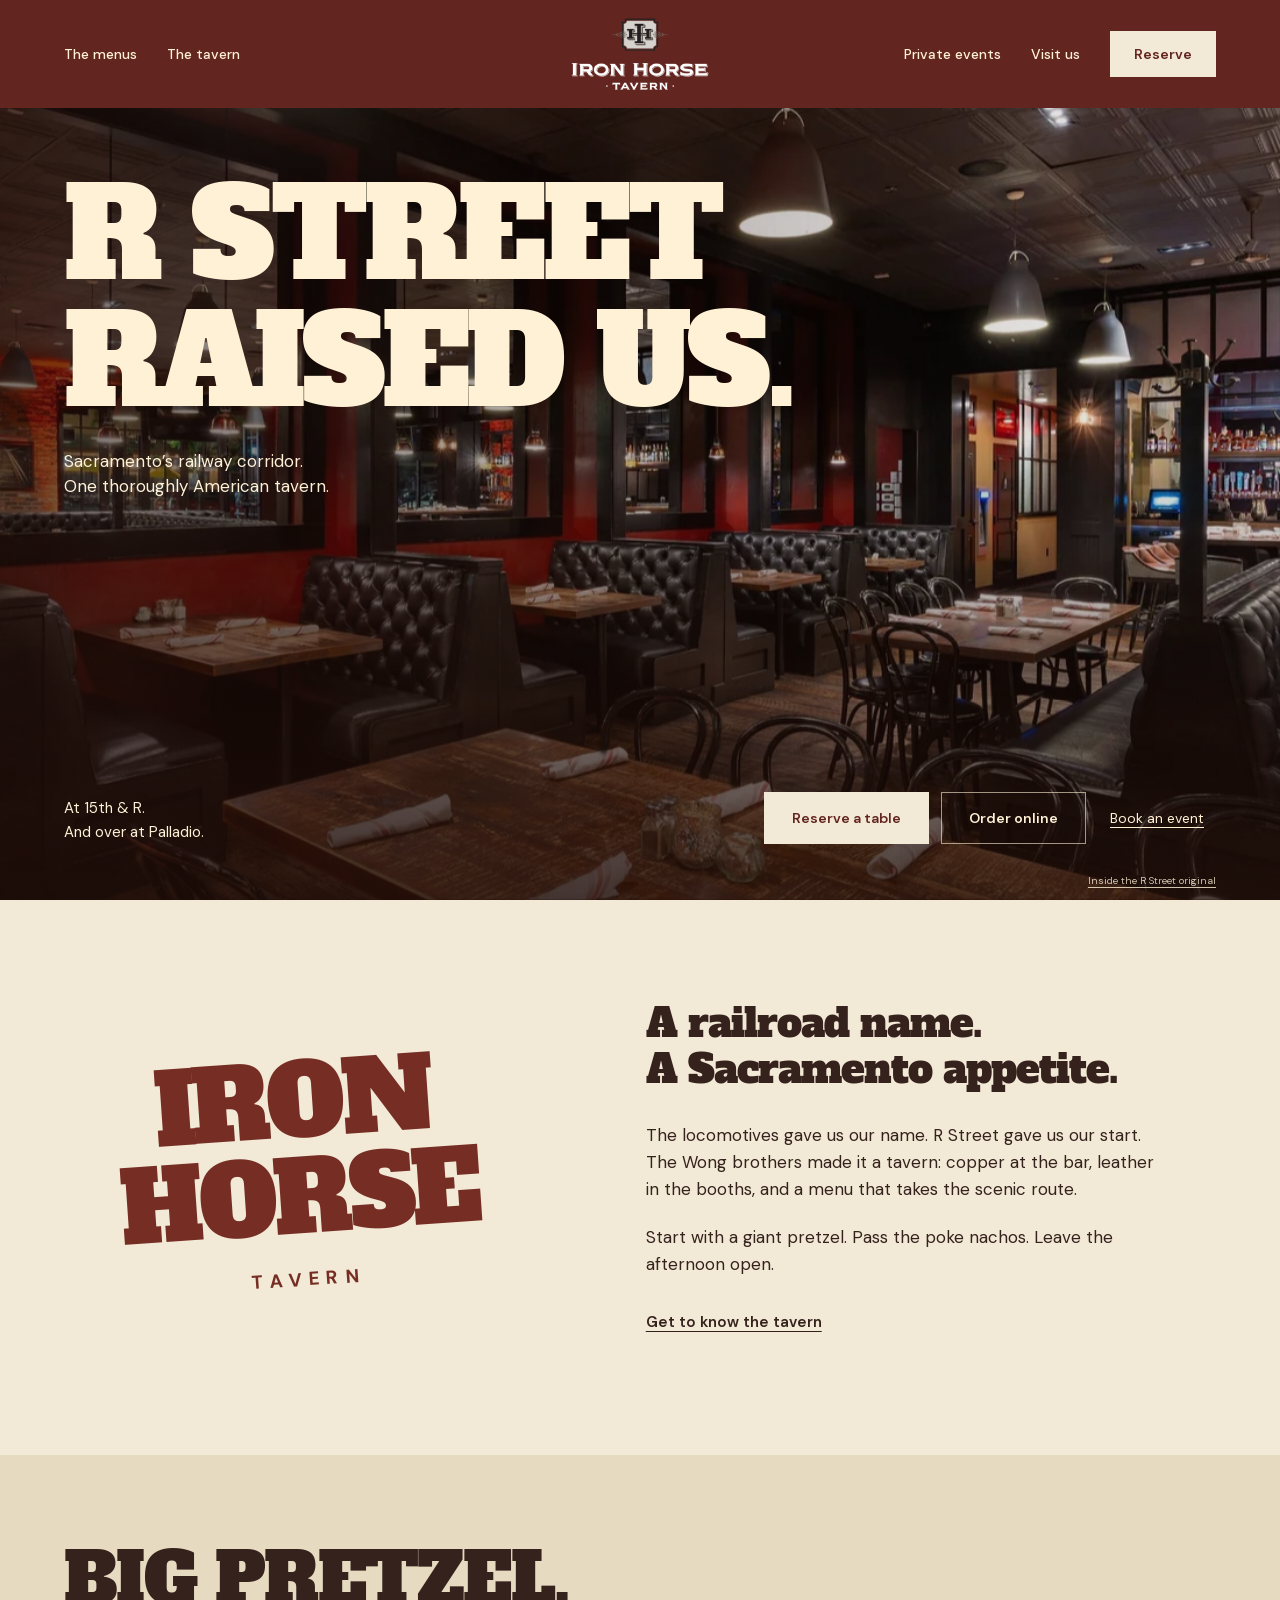
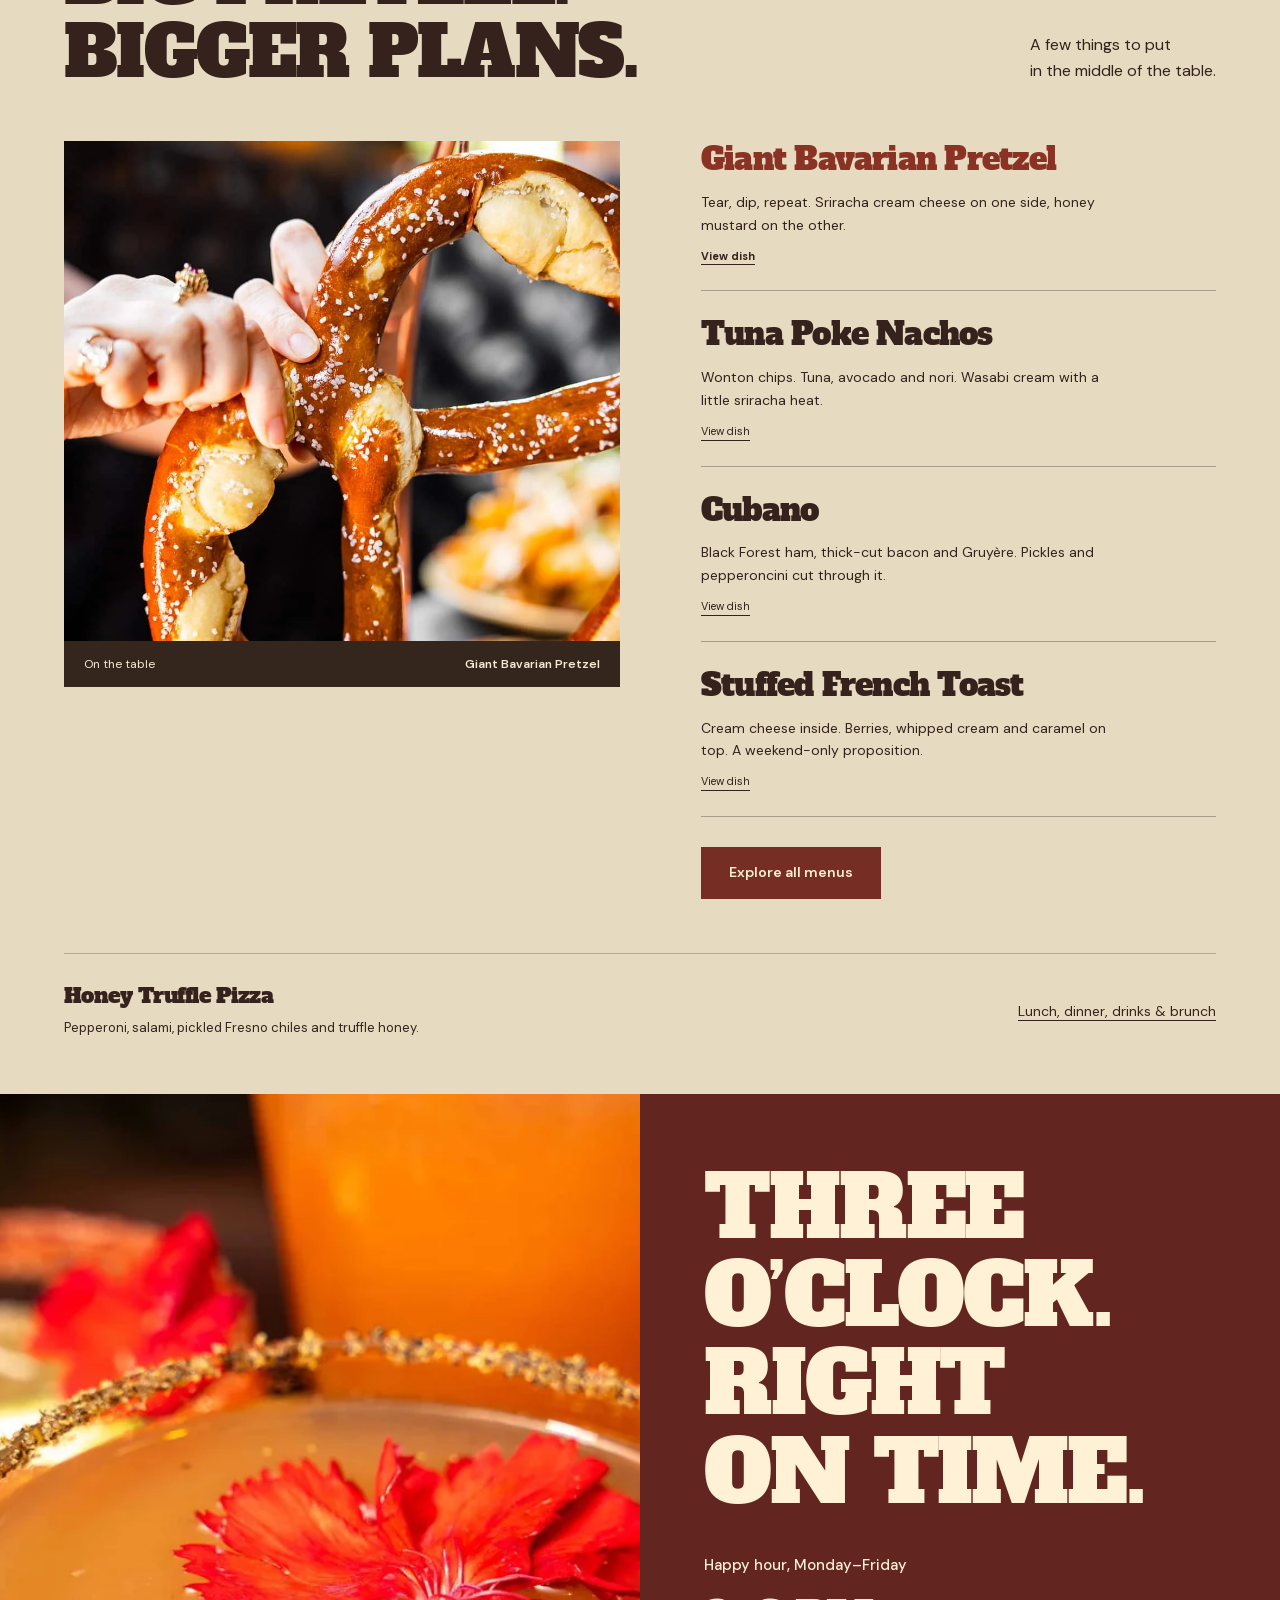
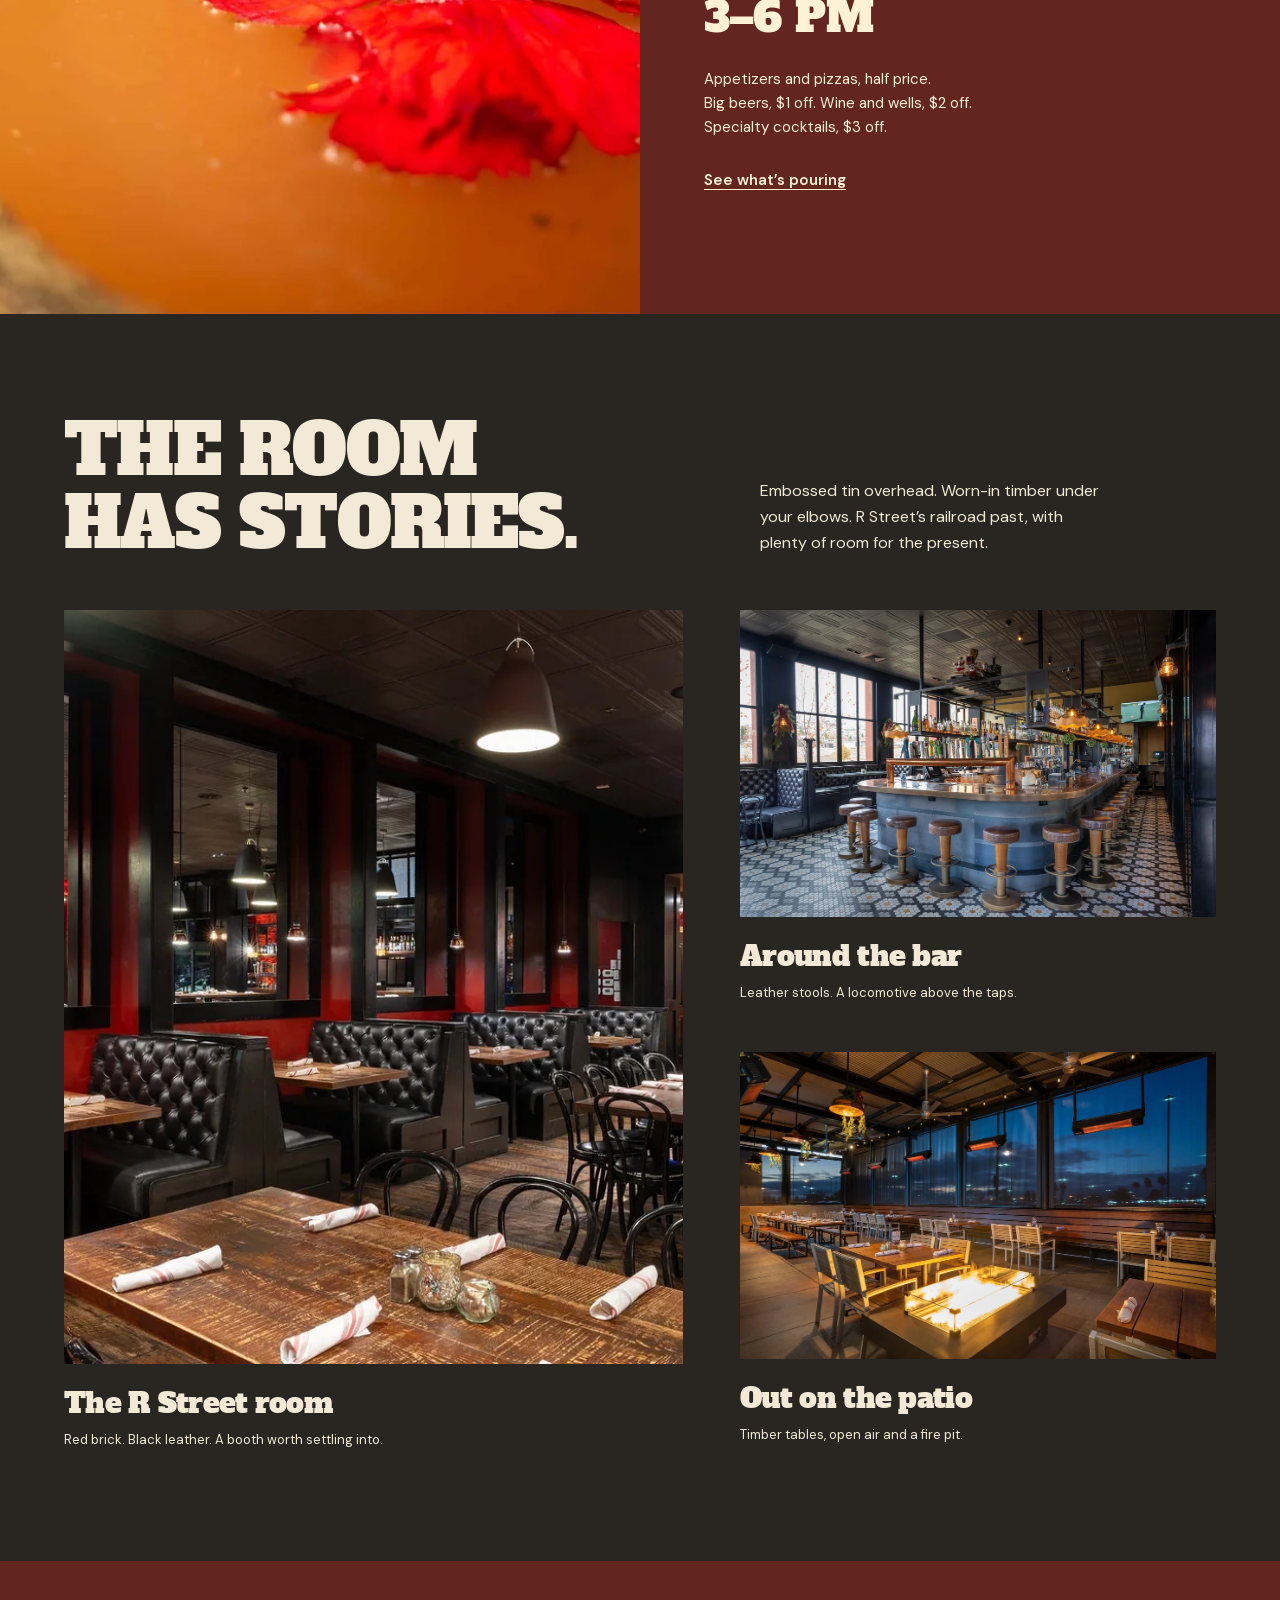
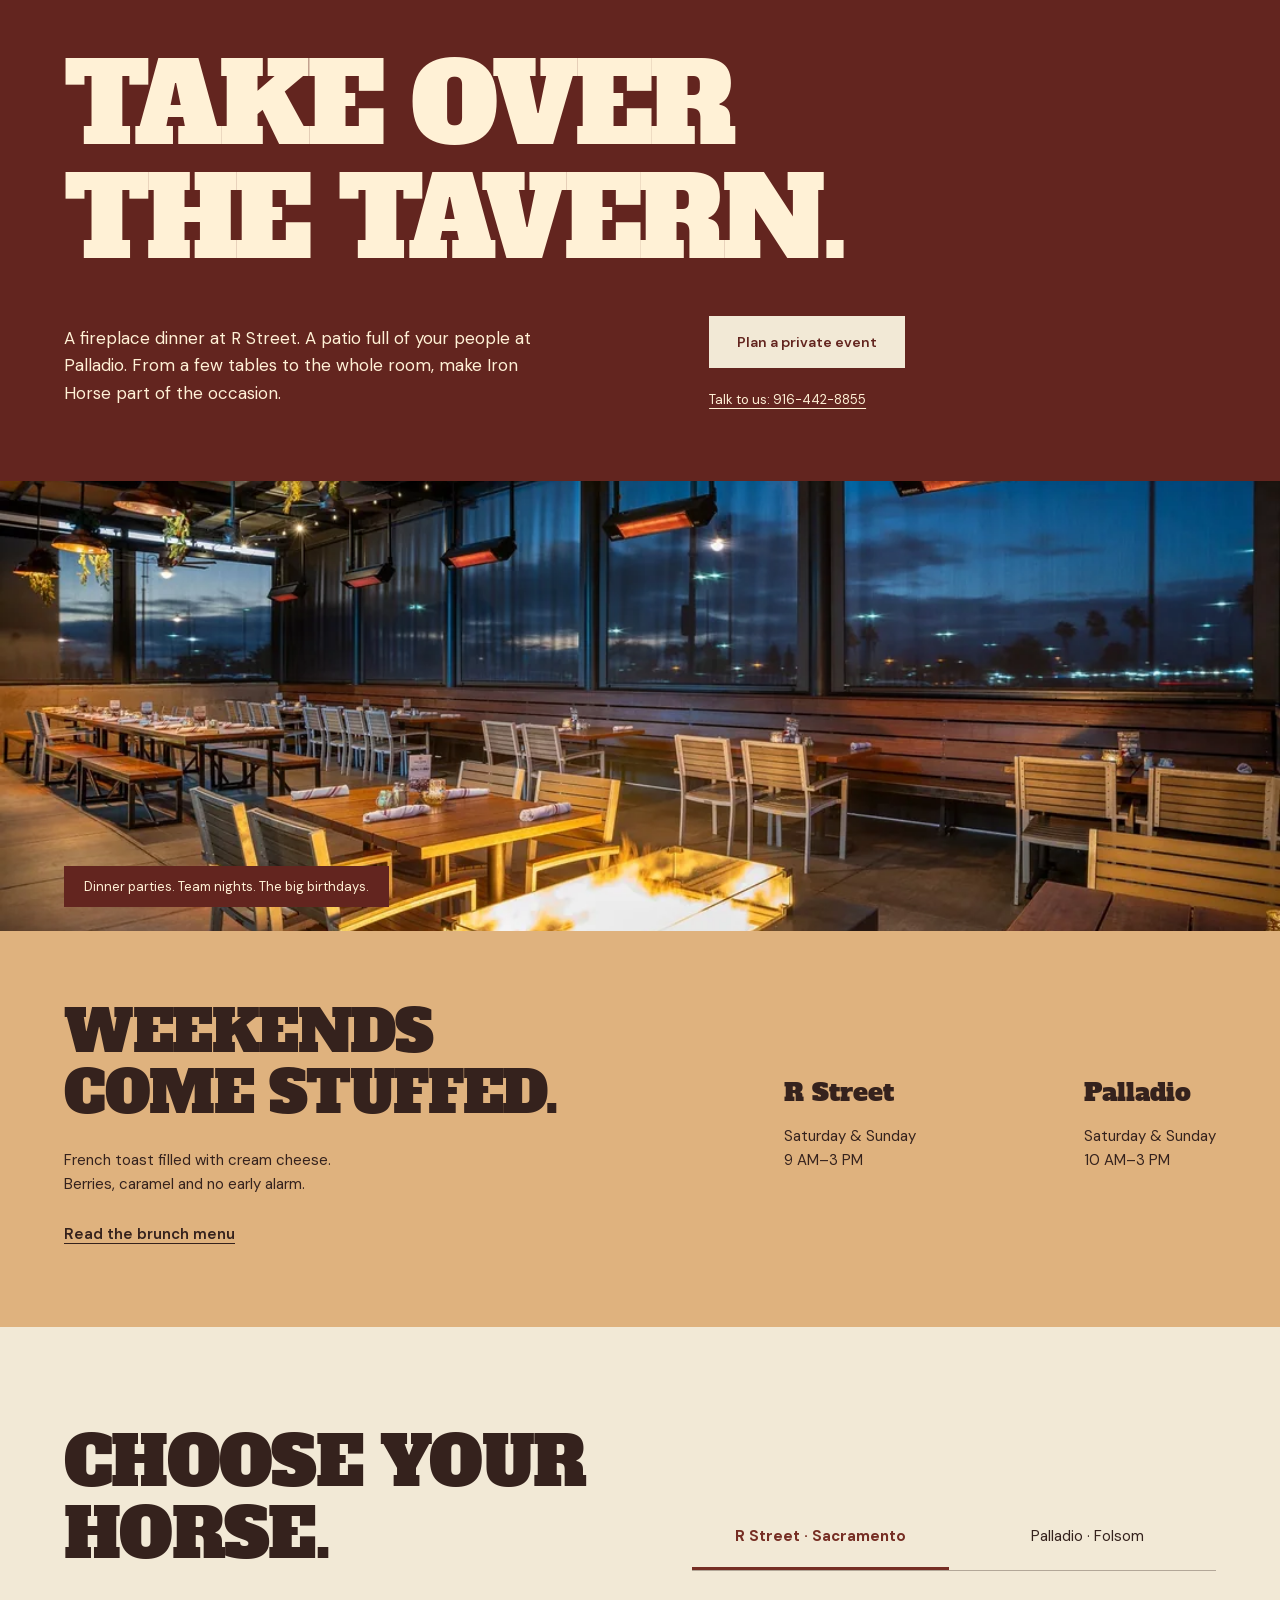
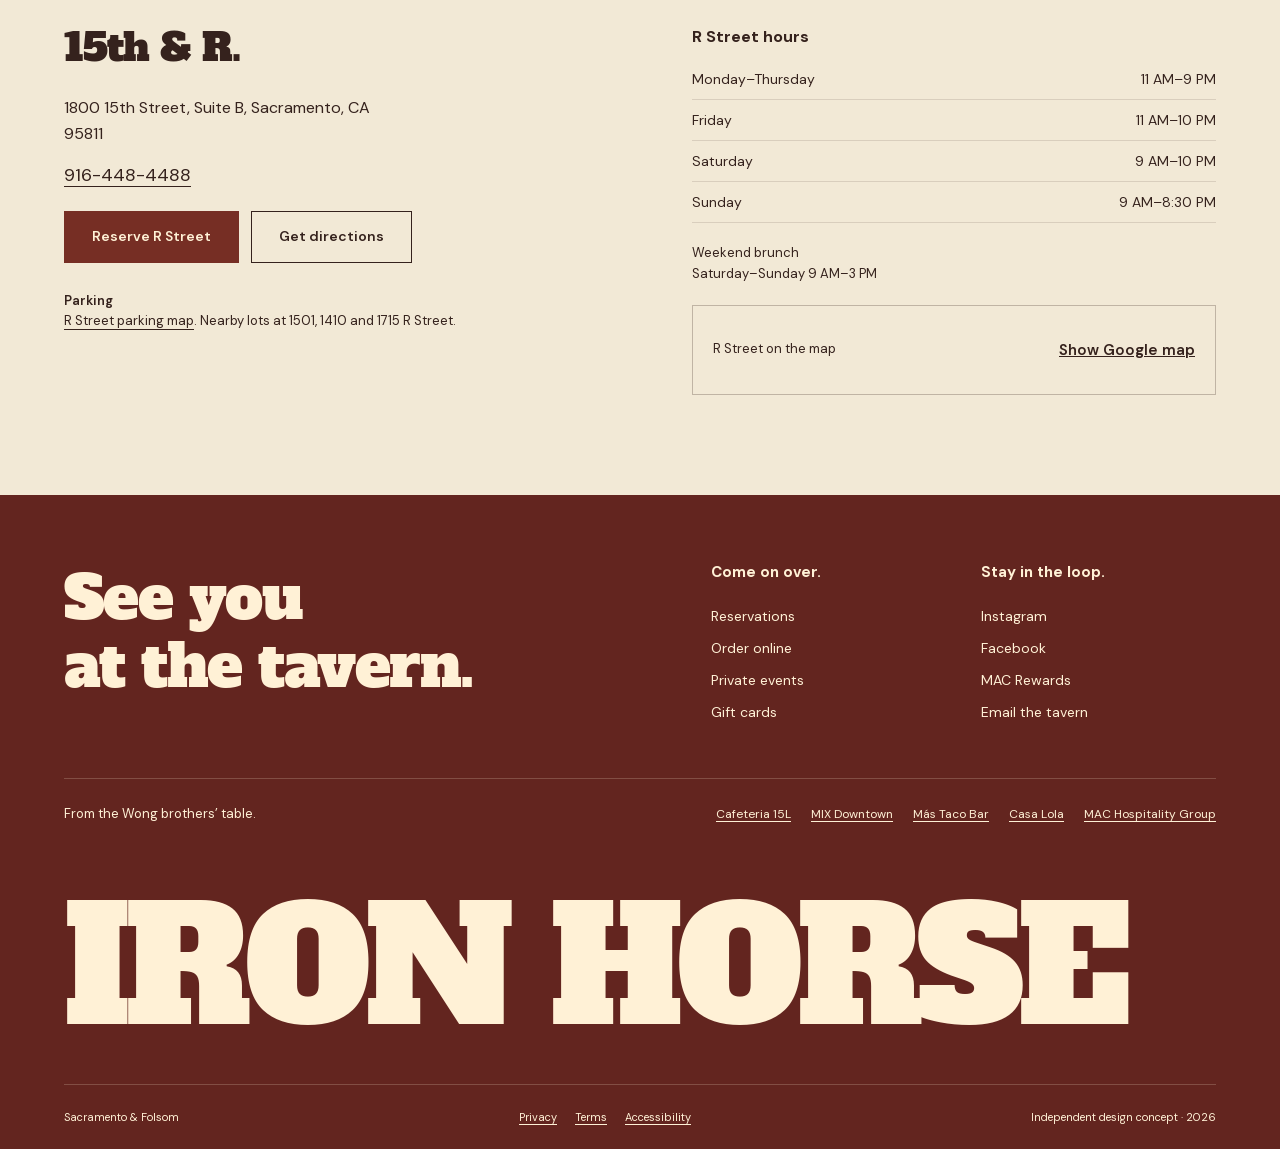
==== commit 3bfb88e5: "Redesign Iron Horse Tavern with a distinct Sacramento identity Replace the generic homepage with bri" ====
--- a/index.html
+++ b/index.html
@@ -1,5 +1,13 @@
-<!doctype html><html lang="en"><head><meta charset="utf-8"><meta name="viewport" content="width=device-width,initial-scale=1"><meta name="robots" content="noindex,nofollow"><meta name="theme-color" content="#1d2928"><title>Iron Horse Tavern | Sacramento</title><meta name="description" content="Comfort food, craft cocktails, and a tavern made for gathering."><meta property="og:title" content="Iron Horse Tavern · Home"><meta property="og:description" content="Comfort food, craft cocktails, and a tavern made for gathering."><link rel="icon" href="assets/logo.webp"><link rel="stylesheet" href="assets/styles.css"><script src="assets/app.js" defer></script><script type="application/ld+json">{"@context": "https://schema.org", "@type": "Restaurant", "name": "Iron Horse Tavern", "sameAs": "https://www.ironhorsetavern.net/", "servesCuisine": "American", "address": ["1800 15th Street, Suite B, Sacramento, CA 95811", "460 Palladio Parkway, Folsom, CA 95630"]}</script>
+<!doctype html><html lang="en"><head><meta charset="utf-8"><meta name="viewport" content="width=device-width,initial-scale=1"><meta name="robots" content="noindex,nofollow"><meta name="theme-color" content="#63251f"><title>Iron Horse Tavern | Sacramento</title><meta name="description" content="Iron Horse Tavern at 15th & R in Sacramento and Palladio in Folsom. Menus, happy hour, weekend brunch and private events."><meta property="og:title" content="Iron Horse Tavern · Home"><meta property="og:description" content="Iron Horse Tavern at 15th & R in Sacramento and Palladio in Folsom. Menus, happy hour, weekend brunch and private events."><link rel="icon" href="assets/logo.webp"><link rel="stylesheet" href="assets/styles.css"><script src="assets/app.js" defer></script><script type="application/ld+json">{"@context": "https://schema.org", "@type": "Restaurant", "name": "Iron Horse Tavern", "sameAs": "https://www.ironhorsetavern.net/", "servesCuisine": "American", "address": ["1800 15th Street, Suite B, Sacramento, CA 95811", "460 Palladio Parkway, Folsom, CA 95630"]}</script>
 
 
-<link rel="stylesheet" href="assets/pitch.css"><script src="assets/pitch.js" defer></script></head>
-<body class="iron-horse-tavern pitch-home"><div class="shell"><a class="skip" href="#main">Skip to content</a><header class="site-header masthead"><a class="brand" href="index.html" aria-label="Iron Horse Tavern home"><img src="assets/logo.webp" alt="Iron Horse Tavern" width="180" height="65"></a><nav id="main-nav" class="main-nav" aria-label="Main navigation"><a href="menu/">Menus</a><a href="#the-space">The space</a><a href="private-events/">Private events</a><a href="#visit">Visit</a><a class="button" href="visit/">Reserve a table</a></nav><button class="menu-toggle" aria-expanded="false" aria-controls="main-nav">Menu</button></header><main id="main"><section class="iron-opening"><div class="iron-heading"><h1>R STREET.<br>WITH A SIDE<br>OF KIMCHI.</h1><div><p class="hero-deck">Railway roots. Poke nachos. A second stop at Palladio. This tavern’s appetite travels.</p><div class="opening-actions"><a class="button" href="visit/">Reserve a table</a><a class="button secondary" href="order-online/">Order online</a><a class="button secondary" href="private-events/">Book an event</a></div></div></div><figure class="picture iron-panorama" data-parallax><img src="assets/iht1-1800.webp" srcset="assets/iht1-600.webp 600w, assets/iht1-1100.webp 1100w, assets/iht1-1800.webp 1800w" sizes="(max-width:650px) 100vw, (max-width:1100px) 70vw, 1440px" width="2160" height="1440" alt="The Iron Horse bar with leather stools, timber and patterned tile" fetchpriority="high" decoding="sync"></figure><div class="iron-rail"><span>R Street: the original tavern</span><span>Palladio: the Folsom stop</span></div></section><section class="home-section story "><p class="story-lead">Old railway corridor.<br>Entirely different cargo.</p><p class="story-detail">Tuna poke nachos, truffle-honey pizza, a Cubano with thick-cut bacon. Iron Horse carries R Street’s railway history into a tavern with a much wider appetite.</p></section><section class="home-section"><div class="section-top"><div><h2>Wontons, Gruyère,<br>and truffle honey.</h2></div><a class="plain-link" href="menu/">Read the tavern menus</a></div><div class="iron-menu-spread"><div class="iron-menu-photos"><figure class="picture "><img src="assets/poke-nachos-1800.webp" srcset="assets/poke-nachos-600.webp 600w, assets/poke-nachos-1100.webp 1100w, assets/poke-nachos-1800.webp 1800w" sizes="(max-width:650px) 100vw, (max-width:1100px) 70vw, 1440px" width="2560" height="1710" alt="Tuna Poke Nachos on wonton chips" loading="lazy" decoding="async"></figure><figure class="picture "><img src="assets/pretzel-1024.webp" srcset="assets/pretzel-600.webp 600w, assets/pretzel-1024.webp 1024w" sizes="(max-width:650px) 100vw, (max-width:1100px) 70vw, 1440px" width="1024" height="1536" alt="The Giant Bavarian Pretzel" loading="lazy" decoding="async"></figure><figure class="picture "><img src="assets/cubano-1800.webp" srcset="assets/cubano-600.webp 600w, assets/cubano-1100.webp 1100w, assets/cubano-1800.webp 1800w" sizes="(max-width:650px) 100vw, (max-width:1100px) 70vw, 1440px" width="2560" height="1710" alt="Iron Horse’s Cubano sandwich" loading="lazy" decoding="async"></figure></div><div class="menu-listing"><a class="menu-entry" href="menu/"><div><h3>Tuna Poke Nachos</h3><p>Wonton chips carry tuna, avocado, sweet onion and nori, with spicy soy, wasabi cream and sriracha mayonnaise.</p></div></a><a class="menu-entry" href="menu/"><div><h3>Giant Bavarian Pretzel</h3><p>A large pretzel with sriracha cream cheese and honey mustard.</p></div></a><a class="menu-entry" href="menu/"><div><h3>Cubano</h3><p>Black Forest ham and thick-cut bacon on a hoagie with Gruyère, pickles, pepperoncini and whole-grain mustard.</p></div></a><a class="menu-entry" href="menu/"><div><h3>Honey Truffle Pizza</h3><p>Pepperoni and salami with mozzarella, tomato, pickled Fresno chiles and truffle honey.</p></div></a><a class="menu-entry" href="menu/"><div><h3>Stuffed French Toast</h3><p>Cream-cheese French toast with berries, whipped cream and caramel.</p></div></a><a class="menu-entry" href="menu/"><div><h3>Korean Fried Chicken</h3><p>Chicken with kimchi, spicy pickled vegetables, jalapeños, rice and sunny-side-up eggs.</p></div></a><p class="menu-footnote">A few picks from the current menus. Check the full menus for prices and availability.</p></div></div></section><section id="the-space" class="home-section room-section"><div class="section-top"><div><h2>A tavern with<br>railway bones.</h2></div><a class="plain-link" href="gallery/">Explore the full gallery</a></div><div class="room-gallery"><button class="room-shot gallery-item" data-full="assets/ihtr1-1800.webp" data-caption="The R Street dining room" aria-label="Enlarge: The R Street dining room"><figure class="picture "><img src="assets/ihtr1-1800.webp" srcset="assets/ihtr1-600.webp 600w, assets/ihtr1-1100.webp 1100w, assets/ihtr1-1800.webp 1800w" sizes="(max-width:650px) 100vw, (max-width:1100px) 70vw, 1440px" width="2160" height="1440" alt="The R Street dining room" loading="lazy" decoding="async"></figure><span>The R Street dining room</span></button><button class="room-shot gallery-item" data-full="assets/iht1-1800.webp" data-caption="Leather stools around the Iron Horse bar" aria-label="Enlarge: Leather stools around the Iron Horse bar"><figure class="picture "><img src="assets/iht1-1800.webp" srcset="assets/iht1-600.webp 600w, assets/iht1-1100.webp 1100w, assets/iht1-1800.webp 1800w" sizes="(max-width:650px) 100vw, (max-width:1100px) 70vw, 1440px" width="2160" height="1440" alt="Leather stools around the Iron Horse bar" loading="lazy" decoding="async"></figure><span>Leather stools around the Iron Horse bar</span></button><button class="room-shot gallery-item" data-full="assets/ihtf-1800.webp" data-caption="Covered patio tables and the fire pit" aria-label="Enlarge: Covered patio tables and the fire pit"><figure class="picture "><img src="assets/ihtf-1800.webp" srcset="assets/ihtf-600.webp 600w, assets/ihtf-1100.webp 1100w, assets/ihtf-1800.webp 1800w" sizes="(max-width:650px) 100vw, (max-width:1100px) 70vw, 1440px" width="2160" height="1440" alt="Covered patio tables and the fire pit" loading="lazy" decoding="async"></figure><span>Covered patio tables and the fire pit</span></button></div></section><section class="event-block"><figure class="picture "><img src="assets/ihtr1-1800.webp" srcset="assets/ihtr1-600.webp 600w, assets/ihtr1-1100.webp 1100w, assets/ihtr1-1800.webp 1800w" sizes="(max-width:650px) 100vw, (max-width:1100px) 70vw, 1440px" width="2160" height="1440" alt="Private-event setting at Iron Horse Tavern" loading="lazy" decoding="async"></figure><div class="event-copy"><h2>Next stop:<br>your guest list.</h2><p class="event-kind">Private events at R Street & Palladio</p><p>A fireplace dinner at R Street. A patio gathering at Palladio. Choose the tavern, then work with the MAC events team on the tables and menu.</p><div class="event-stats"><div class="event-stat"><b>R Street</b><span>fireplace and patio</span></div><div class="event-stat"><b>Palladio</b><span>Folsom patio gatherings</span></div></div><a class="button" href="private-events/">Ask about private events</a><a class="event-phone" href="tel:+19164428855">Events team: 916-442-8855</a></div></section><section class="weekly"><div><h2>The 3 PM<br>train of thought.</h2></div><div class="weekly-grid"><div class="weekly-item"><h3>Happy hour</h3><p>Monday–Friday · 3–6 PM</p><small>Half off appetizers and pizzas. See menus for drink offers.</small></div><div class="weekly-item"><h3>R Street brunch</h3><p>Saturday & Sunday · 9 AM–3 PM</p><small>Stuffed French Toast with berries and caramel.</small></div><div class="weekly-item"><h3>Palladio brunch</h3><p>Saturday & Sunday · 10 AM–3 PM</p><small>Same weekend ritual. A later first stop.</small></div></div></section><section id="visit" class="home-section home-visit"><div class="section-top"><div><h2>Two stops.<br>One Iron Horse.</h2></div></div><div class="visit-grid "><article class="visit-details"><h3>R Street</h3><address>1800 15th Street, Suite B, Sacramento, CA 95811</address><div class="opening-actions"><a class="button" href="https://www.google.com/maps/place/Iron+Horse+Tavern+-+R+St.+Sacramento/@38.5695579,-121.4906877,15z/data=!4m2!3m1!1s0x0:0x72c02b126ce789c5">Get directions</a><a class="button secondary" href="tel:+19164484488">Call 916-448-4488</a></div><table class="hours"><caption>Opening hours</caption><tbody><tr><td>Monday–Thursday</td><td>11 AM–9 PM</td></tr><tr><td>Friday</td><td>11 AM–10 PM</td></tr><tr><td>Saturday</td><td>9 AM–10 PM</td></tr><tr><td>Sunday</td><td>9 AM–8:30 PM</td></tr></tbody></table><p class="parking-note"><strong>Weekend brunch:</strong> Saturday–Sunday 9 AM–3 PM</p><p class="parking-note"><strong>Parking:</strong> Nearby parking: use the R Street Partnership’s parking map. <a href="https://www.rstreetcorridor.com/parking-transportation">Arrival details</a></p><div class="map-panel"><span class="map-coordinates">Find Iron Horse Tavern</span><p>1800 15th Street, Suite B, Sacramento, CA 95811</p><button type="button" class="button secondary" data-map-name="Iron Horse Tavern R Street" data-map-address="1800 15th Street, Suite B, Sacramento, CA 95811">Show map</button></div><p class="map-note">Map loads from Google when selected.</p></article><article class="visit-details"><h3>Folsom</h3><address>460 Palladio Parkway, Folsom, CA 95630</address><div class="opening-actions"><a class="button" href="https://www.google.com/maps/place/Iron+Horse+Tavern+Folsom/@38.6520487,-121.1205792,15z/data=!4m2!3m1!1s0x0:0x85b45a94b9205ecd">Get directions</a><a class="button secondary" href="tel:+19166184322">Call 916-618-4322</a></div><table class="hours"><caption>Opening hours</caption><tbody><tr><td>Monday</td><td>11 AM–8:30 PM</td></tr><tr><td>Tuesday–Thursday</td><td>11 AM–9 PM</td></tr><tr><td>Friday</td><td>11 AM–9:30 PM</td></tr><tr><td>Saturday</td><td>10 AM–9:30 PM</td></tr><tr><td>Sunday</td><td>10 AM–8:30 PM</td></tr></tbody></table><p class="parking-note"><strong>Weekend brunch:</strong> Saturday–Sunday 10 AM–3 PM</p><p class="parking-note"><strong>Parking:</strong> Palladio parking garage: 340 Palladio Parkway. <a href="https://gopalladio.com/venue/palladio-parking-garage/">Arrival details</a></p><div class="map-panel"><span class="map-coordinates">Find Iron Horse Tavern</span><p>460 Palladio Parkway, Folsom, CA 95630</p><button type="button" class="button secondary" data-map-name="Iron Horse Tavern Folsom" data-map-address="460 Palladio Parkway, Folsom, CA 95630">Show map</button></div><p class="map-note">Map loads from Google when selected.</p></article></div></section></main><footer class="pitch-footer"><div class="footer-columns"><div><strong>Iron Horse Tavern</strong><p>Railway roots on R Street. Another stop at Palladio.</p><a href="https://www.instagram.com/ironhorsetavern/?hl=en">Instagram</a><a href="mailto:info@ironhorsetavern.net">Email Iron Horse Tavern</a></div><div><strong>Keep in touch</strong><a href="https://www.ironhorsetavern.net/gift-cards/">Gift cards</a><a href="https://www.toasttab.com/mac-hospitality-gift-card-1116-15th-street/rewardsSignup">MAC Rewards</a><a href="private-events/">Private events</a><a href="menu/">All menus</a></div><div><strong>The MAC family</strong><a href="https://www.cafeteria15l.com/">Cafeteria 15L</a><a href="https://www.mixdowntown.net/">MIX Downtown</a><a href="https://www.mastacobar.com/">Más Taco Bar</a><a href="https://www.vivacasalola.com/">Casa Lola</a><a href="https://www.machospitalitygroup.com/">MAC Hospitality Group</a></div></div><div class="end-word" aria-hidden="true">Iron Horse Tavern</div><div class="footer-bottom"><span>Family-owned by the Wong brothers.</span><div class="legal"><a href="https://www.ironhorsetavern.net/privacy-policy/">Privacy</a><a href="https://www.ironhorsetavern.net/terms-of-use/">Terms</a><a href="https://www.ironhorsetavern.net/ada-accessibility/">Accessibility</a></div><span>Independent website concept · 2026</span></div></footer><dialog class="lightbox" aria-label="Venue photo gallery"><img alt=""><p class="lightbox-caption"></p><div class="lightbox-controls"><button type="button" data-prev>Previous</button><span class="lightbox-count" role="status" aria-live="polite"></span><button type="button" data-next>Next</button><button type="button" data-close>Close</button></div></dialog></div></body></html>
+<link rel="stylesheet" href="assets/horse.css"><script src="assets/horse.js" defer></script></head><body class="iron-horse-tavern horse-home"><div class="shell"><a class="skip" href="#main">Skip to content</a><header class="site-header"><a class="brand" href="index.html" aria-label="Iron Horse Tavern home"><img src="assets/logo.webp" alt="Iron Horse Tavern" width="170" height="88"></a><nav id="main-nav" class="main-nav" aria-label="Main navigation"><div class="nav-left"><a href="menu/">The menus</a><a href="gallery/">The tavern</a></div><div class="nav-right"><a href="private-events/">Private events</a><a href="visit/">Visit us</a><a class="button" href="reservations/">Reserve</a></div></nav><button class="menu-toggle" aria-expanded="false" aria-controls="main-nav">Menu</button></header><main id="main">
+<section class="horse-hero"><div class="hero-room"><img class="" src="assets/ihtr1-1800.webp" srcset="assets/ihtr1-600.webp 600w, assets/ihtr1-1100.webp 1100w, assets/ihtr1-1800.webp 1800w" sizes="(max-width:700px) 100vw, 70vw" alt="Red brick, leather booths and timber tables in Iron Horse Tavern’s R Street dining room" width="1800" height="1200" fetchpriority="high" decoding="async"></div><div class="hero-words"><h1>R STREET<br>RAISED US.</h1><p>Sacramento’s railway corridor.<br>One thoroughly American tavern.</p></div><div class="hero-bottom"><p>At 15th & R.<br> And over at Palladio.</p><div class="actions"><a class="button" href="reservations/">Reserve a table</a><a class="button secondary" href="order-online/">Order online</a><a class="hero-event" href="private-events/">Book an event</a></div></div><a class="photo-credit" href="gallery/">Inside the R Street original</a></section>
+<section class="horse-story"><div class="story-name" aria-hidden="true">IRON<br>HORSE<br><span>TAVERN</span></div><div class="story-copy"><h2>A railroad name.<br>A Sacramento appetite.</h2><p>The locomotives gave us our name. R Street gave us our start. The Wong brothers made it a tavern: copper at the bar, leather in the booths, and a menu that takes the scenic route.</p><p>Start with a giant pretzel. Pass the poke nachos. Leave the afternoon open.</p><a class="plain-link" href="gallery/">Get to know the tavern</a></div></section>
+<section class="horse-menu" id="menu"><div class="menu-heading"><h2>BIG PRETZEL.<br>BIGGER PLANS.</h2><p>A few things to put<br>in the middle of the table.</p></div><div class="menu-stage"><figure class="dish-photo"><img class="active-dish" src="assets/pretzel-1024.webp" srcset="assets/pretzel-600.webp 600w, assets/pretzel-1024.webp 1024w" sizes="(max-width:700px) 100vw, 70vw" alt="Giant Bavarian Pretzel" width="1800" height="1200" loading="lazy" decoding="async"><figcaption>On the table <span data-dish-caption>Giant Bavarian Pretzel</span></figcaption></figure><div class="dish-list"><button class="dish-choice" aria-pressed="true" data-dish="pretzel" data-alt="Giant Bavarian Pretzel"><span class="dish-name">Giant Bavarian Pretzel</span><span class="dish-detail">Tear, dip, repeat. Sriracha cream cheese on one side, honey mustard on the other.</span><span class="dish-view">View dish</span></button><button class="dish-choice" aria-pressed="false" data-dish="poke-nachos" data-alt="Tuna Poke Nachos"><span class="dish-name">Tuna Poke Nachos</span><span class="dish-detail">Wonton chips. Tuna, avocado and nori. Wasabi cream with a little sriracha heat.</span><span class="dish-view">View dish</span></button><button class="dish-choice" aria-pressed="false" data-dish="cubano" data-alt="Cubano"><span class="dish-name">Cubano</span><span class="dish-detail">Black Forest ham, thick-cut bacon and Gruyère. Pickles and pepperoncini cut through it.</span><span class="dish-view">View dish</span></button><button class="dish-choice" aria-pressed="false" data-dish="french-toast" data-alt="Stuffed French Toast"><span class="dish-name">Stuffed French Toast</span><span class="dish-detail">Cream cheese inside. Berries, whipped cream and caramel on top. A weekend-only proposition.</span><span class="dish-view">View dish</span></button><a class="button" href="menu/">Explore all menus</a></div></div><div class="menu-afterthought"><div><h3>Honey Truffle Pizza</h3><p>Pepperoni, salami, pickled Fresno chiles and truffle honey.</p></div><a href="menu/">Lunch, dinner, drinks & brunch</a></div></section>
+<section class="horse-hour"><div class="hour-photo"><img class="" src="assets/cocktail-1800.webp" srcset="assets/cocktail-600.webp 600w, assets/cocktail-1100.webp 1100w, assets/cocktail-1800.webp 1800w" sizes="(max-width:700px) 100vw, 70vw" alt="Iron Horse cocktails with citrus and a red flower garnish" width="1800" height="1200" loading="lazy" decoding="async"></div><div class="hour-copy"><h2>THREE<br>O’CLOCK.<br>RIGHT<br>ON TIME.</h2><div class="hour-offer"><h3>Happy hour, Monday–Friday</h3><p class="hour-time">3–6 PM</p><p>Appetizers and pizzas, half price.<br>Big beers, $1 off. Wine and wells, $2 off.<br>Specialty cocktails, $3 off.</p><a class="plain-link" href="menu/">See what’s pouring</a></div></div></section>
+<section class="horse-rooms" id="the-space"><div class="rooms-intro"><h2>THE ROOM<br>HAS STORIES.</h2><p>Embossed tin overhead. Worn-in timber under your elbows. R Street’s railroad past, with plenty of room for the present.</p></div><div class="rooms-grid"><button class="room-photo gallery-item" data-full="assets/ihtr1-1800.webp" data-caption="The R Street room" aria-label="Enlarge: The R Street room"><img class="" src="assets/ihtr1-1800.webp" srcset="assets/ihtr1-600.webp 600w, assets/ihtr1-1100.webp 1100w, assets/ihtr1-1800.webp 1800w" sizes="(max-width:700px) 100vw, 70vw" alt="The R Street room" width="1800" height="1200" loading="lazy" decoding="async"><span class="room-caption"><strong>The R Street room</strong><small>Red brick. Black leather. A booth worth settling into.</small></span></button><button class="room-photo gallery-item" data-full="assets/iht1-1800.webp" data-caption="Around the bar" aria-label="Enlarge: Around the bar"><img class="" src="assets/iht1-1800.webp" srcset="assets/iht1-600.webp 600w, assets/iht1-1100.webp 1100w, assets/iht1-1800.webp 1800w" sizes="(max-width:700px) 100vw, 70vw" alt="Around the bar" width="1800" height="1200" loading="lazy" decoding="async"><span class="room-caption"><strong>Around the bar</strong><small>Leather stools. A locomotive above the taps.</small></span></button><button class="room-photo gallery-item" data-full="assets/ihtf-1800.webp" data-caption="Out on the patio" aria-label="Enlarge: Out on the patio"><img class="" src="assets/ihtf-1800.webp" srcset="assets/ihtf-600.webp 600w, assets/ihtf-1100.webp 1100w, assets/ihtf-1800.webp 1800w" sizes="(max-width:700px) 100vw, 70vw" alt="Out on the patio" width="1800" height="1200" loading="lazy" decoding="async"><span class="room-caption"><strong>Out on the patio</strong><small>Timber tables, open air and a fire pit.</small></span></button></div></section>
+<section class="horse-events"><div class="event-poster"><h2>TAKE OVER<br>THE TAVERN.</h2><div class="event-description"><p>A fireplace dinner at R Street. A patio full of your people at Palladio. From a few tables to the whole room, make Iron Horse part of the occasion.</p><div><a class="button" href="private-events/">Plan a private event</a><a class="event-phone" href="tel:+19164428855">Talk to us: 916-442-8855</a></div></div></div><div class="event-room"><img class="" src="assets/ihtf-1800.webp" srcset="assets/ihtf-600.webp 600w, assets/ihtf-1100.webp 1100w, assets/ihtf-1800.webp 1800w" sizes="(max-width:700px) 100vw, 70vw" alt="Iron Horse covered patio with a fire pit" width="1800" height="1200" loading="lazy" decoding="async"><span>Dinner parties. Team nights. The big birthdays.</span></div></section>
+<section class="horse-brunch"><div><h2>WEEKENDS<br>COME STUFFED.</h2><p>French toast filled with cream cheese.<br>Berries, caramel and no early alarm.</p><a class="plain-link" href="https://www.ironhorsetavern.net/wp-content/uploads/2026/08/Iron-Horse-Brunch-Menu-8.13.26-v9.pdf">Read the brunch menu</a></div><div class="brunch-times"><p><b>R Street</b>Saturday & Sunday<br>9 AM–3 PM</p><p><b>Palladio</b>Saturday & Sunday<br>10 AM–3 PM</p></div></section>
+<section class="horse-visit" id="visit"><div class="visit-heading"><h2>CHOOSE YOUR<br>HORSE.</h2><div class="location-tabs" aria-label="Choose a tavern"><button id="location-0" aria-pressed="true" aria-controls="branch-0" data-branch="0">R Street · Sacramento</button><button id="location-1" aria-pressed="false" aria-controls="branch-1" data-branch="1">Palladio · Folsom</button></div></div><article class="branch-panel" id="branch-0" aria-labelledby="location-0"><div class="branch-address"><h3>15th & R.</h3><address>1800 15th Street, Suite B, Sacramento, CA 95811</address><a class="branch-phone" href="tel:+19164484488">916-448-4488</a><div class="actions"><a class="button" href="https://tables.toasttab.com/restaurants/6755928a-edc8-41a3-a4ce-fac139cf1775/findTime">Reserve R Street</a><a class="button secondary" href="https://www.google.com/maps/place/Iron+Horse+Tavern+-+R+St.+Sacramento/@38.5695579,-121.4906877,15z/data=!4m2!3m1!1s0x0:0x72c02b126ce789c5">Get directions</a></div><p class="parking"><b>Parking</b><br><a href="https://www.rstreetcorridor.com/parking-transportation">R Street parking map</a>. Nearby lots at 1501, 1410 and 1715 R Street.</p></div><div><table class="hours"><caption>R Street hours</caption><tbody><tr><th scope="row">Monday–Thursday</th><td>11 AM–9 PM</td></tr><tr><th scope="row">Friday</th><td>11 AM–10 PM</td></tr><tr><th scope="row">Saturday</th><td>9 AM–10 PM</td></tr><tr><th scope="row">Sunday</th><td>9 AM–8:30 PM</td></tr></tbody></table><p class="brunch-note">Weekend brunch<br>Saturday–Sunday 9 AM–3 PM</p><div class="map-panel"><p>R Street on the map</p><button class="plain-link" data-map-address="1800 15th Street, Suite B, Sacramento, CA 95811" data-map-name="Iron Horse Tavern R Street">Show Google map</button></div></div></article><article class="branch-panel" id="branch-1" aria-labelledby="location-1"><div class="branch-address"><h3>Meet at Palladio.</h3><address>460 Palladio Parkway, Folsom, CA 95630</address><a class="branch-phone" href="tel:+19166184322">916-618-4322</a><div class="actions"><a class="button" href="https://tables.toasttab.com/restaurants/a1507e03-95db-4cff-8e32-2c92b9cc6b1a/findTime">Reserve Folsom</a><a class="button secondary" href="https://www.google.com/maps/place/Iron+Horse+Tavern+Folsom/@38.6520487,-121.1205792,15z/data=!4m2!3m1!1s0x0:0x85b45a94b9205ecd">Get directions</a></div><p class="parking"><b>Parking</b><br>Palladio parking garage at 340 Palladio Parkway. <a href="https://gopalladio.com/venue/palladio-parking-garage/">Parking details</a>.</p></div><div><table class="hours"><caption>Folsom hours</caption><tbody><tr><th scope="row">Monday</th><td>11 AM–8:30 PM</td></tr><tr><th scope="row">Tuesday–Thursday</th><td>11 AM–9 PM</td></tr><tr><th scope="row">Friday</th><td>11 AM–9:30 PM</td></tr><tr><th scope="row">Saturday</th><td>10 AM–9:30 PM</td></tr><tr><th scope="row">Sunday</th><td>10 AM–8:30 PM</td></tr></tbody></table><p class="brunch-note">Weekend brunch<br>Saturday–Sunday 10 AM–3 PM</p><div class="map-panel"><p>Folsom on the map</p><button class="plain-link" data-map-address="460 Palladio Parkway, Folsom, CA 95630" data-map-name="Iron Horse Tavern Folsom">Show Google map</button></div></div></article></section>
+</main><footer class="horse-footer"><div class="footer-first"><p class="footer-call">See you<br>at the tavern.</p><div class="footer-info"><div><h2>Come on over.</h2><a href="reservations/">Reservations</a><a href="order-online/">Order online</a><a href="private-events/">Private events</a><a href="https://www.ironhorsetavern.net/gift-cards/">Gift cards</a></div><div><h2>Stay in the loop.</h2><a href="https://www.instagram.com/ironhorsetavern/?hl=en">Instagram</a><a href="https://www.facebook.com/profile.php?id=1221532997862401&_rdr">Facebook</a><a href="https://www.toasttab.com/mac-hospitality-gift-card-1116-15th-street/rewardsSignup">MAC Rewards</a><a href="mailto:info@ironhorsetavern.net">Email the tavern</a></div></div></div><div class="family"><p>From the Wong brothers’ table.</p><div><a href="https://www.cafeteria15l.com/">Cafeteria 15L</a><a href="https://www.mixdowntown.net/">MIX Downtown</a><a href="https://www.mastacobar.com/">Más Taco Bar</a><a href="https://www.vivacasalola.com/">Casa Lola</a><a href="https://www.machospitalitygroup.com/">MAC Hospitality Group</a></div></div><div class="footer-word" aria-hidden="true">IRON HORSE</div><div class="footer-bottom"><span>Sacramento & Folsom</span><div class="legal"><a href="https://www.ironhorsetavern.net/privacy-policy/">Privacy</a><a href="https://www.ironhorsetavern.net/terms-of-use/">Terms</a><a href="https://www.ironhorsetavern.net/ada-accessibility/">Accessibility</a></div><span>Independent design concept · 2026</span></div></footer><dialog class="lightbox" aria-label="Venue photo gallery"><img alt=""><p class="lightbox-caption"></p><div class="lightbox-controls"><button type="button" data-prev>Previous</button><span class="lightbox-count" role="status" aria-live="polite"></span><button type="button" data-next>Next</button><button type="button" data-close>Close</button></div></dialog></div></body></html>
--- a/assets/horse.css
+++ b/assets/horse.css
@@ -0,0 +1,14 @@
+@font-face{font-family:'Alfa Slab One';font-style:normal;font-weight:400;font-display:swap;src:url('./fonts/alfa-slab-one-0.ttf') format('truetype')}
+:root{scroll-padding-top:24px;scrollbar-color:#d4a06d #63251f}
+.iron-horse-tavern{--paper:#f2e9d6;--ink:#35221d;--muted:#685044;--accent:#762e24;--on-accent:#fff1d6;--panel:#e6dac0;--line:#35221d44;--display:'Alfa Slab One',Georgia,serif;--gutter:clamp(24px,5vw,88px);--space:clamp(70px,8vw,130px);color-scheme:light;max-width:none}
+.shell{max-width:none}.iron-horse-tavern h1,.iron-horse-tavern h2,.iron-horse-tavern h3{font-weight:400;letter-spacing:-.025em}.iron-horse-tavern h1,.iron-horse-tavern h2{line-height:1.06}.iron-horse-tavern h3{text-transform:none}.iron-horse-tavern p{line-height:1.6}a{text-underline-offset:.28em}::selection{background:#d6a16f;color:#331914}:focus-visible{outline-color:#a2592f;outline-offset:6px}.button,.main-nav .button{border-radius:0;min-height:52px;padding:16px 27px;letter-spacing:0;font-size:14px;transition:background .2s,color .2s}.button:hover{transform:none;background:#532018;color:#fff1d6;filter:none}.button.secondary{border-color:currentColor}.button.secondary:hover{background:var(--ink);color:var(--paper)}.plain-link{font-weight:600;font-size:15px;min-height:44px}button:focus-visible,a:focus-visible{outline-width:3px}.site-header{height:108px;background:#63251f;color:#fff1d6;border:0;padding:0 var(--gutter);display:grid;grid-template-columns:1fr 170px 1fr;gap:32px;z-index:40}.brand{grid-column:2;grid-row:1;justify-self:center}.iron-horse-tavern .brand img{filter:none;width:158px;max-height:86px;object-fit:contain}.main-nav{display:contents}.nav-left,.nav-right{display:flex;align-items:center;gap:30px;grid-row:1}.nav-left{grid-column:1}.nav-right{grid-column:3;justify-content:flex-end}.main-nav a{font-size:14px;font-weight:500}.main-nav .button{background:#f2e9d6;color:#63251f;border-color:#f2e9d6;padding:14px 23px;min-height:46px}.main-nav .button:hover{background:#d6a16f;border-color:#d6a16f}.site-header :focus-visible{outline-color:#e7b987}.menu-toggle{color:#fff1d6;border-color:#fff1d688}.horse-hero{position:relative;height:min(850px,calc(100svh - 108px));min-height:650px;color:#fff1d6;background:#351d16;isolation:isolate;display:flex;flex-direction:column;justify-content:space-between;padding:64px var(--gutter) 48px;overflow:hidden}.hero-room{position:absolute;inset:0;z-index:-2}.hero-room img{width:100%;height:100%;object-fit:cover;object-position:50% 52%}.horse-hero:after{content:'';position:absolute;inset:0;z-index:-1;background:linear-gradient(90deg,rgba(29,12,8,.6),rgba(29,12,8,.12) 80%),linear-gradient(0deg,rgba(29,12,8,.75),transparent 55%)}.hero-words h1{font-size:clamp(76px,9.7vw,160px);line-height:1.02;max-width:none;letter-spacing:-.035em}.hero-words p{font-size:17px;margin:24px 0 0;line-height:1.45}.hero-bottom{display:flex;align-items:flex-end;justify-content:space-between;gap:30px;padding-bottom:8px}.hero-bottom p{font-size:15px;margin:0}.hero-bottom .actions{gap:12px}.hero-bottom .button{background:#f2e9d6;color:#63251f;border-color:#f2e9d6}.hero-bottom .button:hover{background:#d6a16f;border-color:#d6a16f}.hero-bottom .secondary{background:transparent;color:#fff1d6;border-color:#fff1d699}.hero-bottom .secondary:hover{background:#63251f}.hero-event{padding:16px 12px;font-size:14px}.hero-bottom :focus-visible,.horse-hero :focus-visible{outline-color:#fff1d6}.photo-credit{position:absolute;bottom:13px;right:var(--gutter);font-size:10px;opacity:.8}.horse-story{padding:100px var(--gutter) 110px;display:grid;grid-template-columns:.9fr 1.1fr;gap:10%;align-items:center}.story-name{font-family:var(--display);font-size:clamp(55px,7.7vw,125px);line-height:.97;color:#762e24;letter-spacing:-.035em;text-align:center;transform:rotate(-4deg)}.story-name span{font-family:var(--body);font-size:.19em;letter-spacing:.4em;display:block;margin:25px 0 0 .4em;font-weight:700}.story-copy{max-width:580px}.story-copy h2{font-size:clamp(32px,3.1vw,49px);text-transform:none;margin-bottom:30px;line-height:1.16}.story-copy p{font-size:17px;max-width:43ch}.horse-menu{background:#e6dac0;padding:88px var(--gutter) 55px}.menu-heading{display:flex;align-items:flex-end;justify-content:space-between;gap:35px;margin-bottom:52px}.menu-heading h2{font-size:clamp(40px,5.4vw,85px);max-width:14ch}.menu-heading p{font-size:16px;margin-bottom:6px}.menu-stage{display:grid;grid-template-columns:1.08fr 1fr;gap:7%;align-items:start}.dish-photo{position:sticky;top:24px;background:#34251d}.dish-photo img{width:100%;height:clamp(420px,39vw,620px);object-fit:cover;object-position:50% 50%;transition:opacity .2s}.dish-photo figcaption{display:flex;justify-content:space-between;gap:20px;color:#f2e9d6;padding:15px 20px;font-size:12px}.dish-photo figcaption span{font-weight:600}.dish-choice{display:block;width:100%;text-align:left;padding:25px 0;border:0;border-bottom:1px solid #35221d55;background:none;color:#35221d;position:relative}.dish-choice:first-child{padding-top:0}.dish-name{display:block;font-family:var(--display);font-size:clamp(25px,2.4vw,38px);letter-spacing:-.025em;line-height:1.2;transition:color .2s}.dish-detail{display:block;font-size:14px;line-height:1.6;max-width:42ch;margin-top:13px}.dish-view{font-size:11px;line-height:1.5;display:inline-block;margin-top:12px;border-bottom:1px solid currentColor}.dish-choice[aria-pressed=true] .dish-name,.dish-choice:hover .dish-name{color:#8a3324}.dish-choice[aria-pressed=true] .dish-view{font-weight:700}.dish-list>.button{margin-top:30px}.menu-afterthought{display:grid;grid-template-columns:1fr 1fr;align-items:center;gap:40px;border-top:1px solid #35221d44;margin-top:54px;padding-top:30px}.menu-afterthought>p{font-size:13px;margin:0}.menu-afterthought h3{font-size:21px;margin-bottom:10px}.menu-afterthought div p{font-size:13px;margin:0}.menu-afterthought>a{font-size:14px;justify-self:end}.horse-hour{display:grid;grid-template-columns:1fr 1fr;min-height:820px;background:#63251f;color:#fff1d6}.hour-photo{overflow:hidden}.hour-photo img{width:100%;height:100%;object-fit:cover;object-position:50% 70%}.hour-copy{padding:70px clamp(30px,5vw,88px)}.hour-copy h2{font-size:clamp(44px,6.7vw,102px);line-height:1.03}.hour-offer{margin-top:40px}.hour-offer h3{font-family:var(--body);font-size:15px;font-weight:500;letter-spacing:0}.hour-offer .hour-time{font-family:var(--display);font-size:42px;margin:10px 0 16px}.hour-offer p{font-size:15px}.horse-hour :focus-visible{outline-color:#e7b987}.horse-rooms{padding:100px var(--gutter) 110px;background:#292520;color:#f2e9d6}.rooms-intro{display:grid;grid-template-columns:1.2fr 1fr;gap:13%;align-items:end;margin-bottom:50px}.rooms-intro h2{font-size:clamp(40px,5.4vw,82px)}.rooms-intro p{max-width:32ch;font-size:16px;margin-bottom:5px}.rooms-grid{display:grid;grid-template-columns:1.3fr 1fr;gap:42px 5%;align-items:start}.rooms-grid .room-photo:first-child{grid-row:span 2}.room-photo{color:#f2e9d6}.room-photo img{width:100%;aspect-ratio:1.55;object-fit:cover}.room-photo:first-child img{aspect-ratio:.82;object-position:47% 50%}.room-photo:nth-child(n){margin:0}.room-photo .room-caption{display:block;margin-top:20px}.room-caption strong{font-family:var(--display);font-weight:400;font-size:clamp(22px,2.2vw,33px);letter-spacing:-.025em}.room-caption small{display:block;font-size:13px;line-height:1.6;margin-top:8px}.room-photo:hover img{transform:none}.rooms-grid .room-photo{overflow:visible}.horse-rooms :focus-visible{outline-color:#d6a16f}.horse-events{background:#63251f;color:#fff1d6;padding-top:88px}.event-poster{padding:0 var(--gutter) 65px}.event-poster h2{font-size:clamp(45px,8.6vw,137px);letter-spacing:-.035em!important;line-height:1.03}.event-description{display:grid;grid-template-columns:1fr 1fr;gap:12%;margin:40px 0 0;align-items:center}.event-description p{max-width:42ch;font-size:17px;margin:0}.event-description>div{display:flex;flex-direction:column;align-items:flex-start;gap:15px}.horse-events .button{background:#f2e9d6;color:#63251f;border-color:#f2e9d6}.event-phone{font-size:13px;padding:8px 0}.event-room{position:relative;height:450px}.event-room img{height:100%;width:100%;object-fit:cover;object-position:50% 55%}.event-room span{position:absolute;bottom:24px;left:var(--gutter);background:#63251f;color:#fff1d6;padding:12px 20px;font-size:13px}.horse-brunch{padding:70px var(--gutter);display:grid;grid-template-columns:1.4fr 1fr;gap:10%;align-items:center;background:#dfb27e}.horse-brunch h2{font-size:clamp(35px,4.5vw,68px);margin-bottom:25px}.horse-brunch p{font-size:15px;margin-bottom:15px}.brunch-times{display:flex;justify-content:space-between;gap:24px}.brunch-times b{display:block;font-family:var(--display);font-weight:400;font-size:25px;margin-bottom:12px}.horse-visit{padding:100px var(--gutter)}.visit-heading{display:grid;grid-template-columns:1fr 1fr;align-items:end;gap:9%;margin-bottom:55px}.visit-heading h2{font-size:clamp(40px,5.3vw,80px)}.location-tabs{display:flex;border-bottom:1px solid #35221d55;gap:10px}.location-tabs button{background:none;color:#35221d;border:0;padding:19px 12px;font-size:15px;flex:1;line-height:1.5;border-bottom:3px solid transparent}.location-tabs button[aria-pressed=true]{border-color:#762e24;color:#762e24;font-weight:700}.branch-panel{display:grid;grid-template-columns:1fr 1fr;gap:9%;align-items:start}.branch-panel[hidden]{display:none}.branch-panel h3{font-size:clamp(28px,3vw,44px);margin:0 0 25px}.branch-address address{font-style:normal;line-height:1.65;font-size:16px;max-width:30ch}.branch-phone{display:inline-block;margin:15px 0 24px;font-size:18px}.branch-address .actions{gap:12px}.parking{margin-top:28px;font-size:13px;max-width:45ch}.parking b{font-weight:600}.hours{width:100%;border-collapse:collapse}.hours caption{text-align:left;font-size:16px;font-weight:700;margin-bottom:12px}.hours tr{border-bottom:1px solid #35221d22}.hours th{font-weight:400;text-align:left;font-size:14px;padding:11px 0}.hours td{font-size:14px;padding:11px 0;text-align:right;font-variant-numeric:tabular-nums}.brunch-note{font-size:13px;margin:20px 0}.map-panel{border:1px solid #35221d44;min-height:90px;padding:15px 20px;display:flex;align-items:center;justify-content:space-between;gap:20px}.map-panel p{font-size:13px;margin:0}.map-panel button{background:none;border:0;color:inherit;text-decoration:underline}.map-panel.map-loaded{display:block;padding:0}.map-panel.map-loaded>p,.map-panel.map-loaded>button{display:none}.map-panel iframe{width:100%;height:300px;display:block;border:0}.horse-footer{background:#63251f;color:#fff1d6;padding:70px var(--gutter) 25px;overflow:hidden}.footer-first{display:grid;grid-template-columns:1.1fr 1fr;gap:8%;padding-bottom:50px}.footer-call{font-family:var(--display);font-size:clamp(38px,4.7vw,72px);line-height:1.13!important;letter-spacing:-.025em;margin:0}.footer-info{display:grid;grid-template-columns:1fr 1fr;gap:35px}.footer-info h2{font-family:var(--body);font-weight:700;font-size:15px;letter-spacing:0;text-transform:none;margin-bottom:20px}.footer-info a{display:block;text-decoration:none;font-size:14px;padding:7px 0}.footer-info a:hover{text-decoration:underline}.family{border-top:1px solid #fff1d633;padding:25px 0;display:flex;gap:35px;justify-content:space-between;align-items:baseline}.family p{font-size:13px;max-width:none;flex-shrink:0}.family>div{display:flex;flex-wrap:wrap;gap:12px 20px;font-size:12px}.footer-word{font-family:var(--display);font-size:clamp(50px,12.4vw,220px);line-height:1.3;letter-spacing:-.04em;white-space:nowrap}.horse-footer .footer-bottom{margin-top:12px;color:#fff1d6;border-color:#fff1d633;font-size:11px;align-items:center}.horse-footer :focus-visible{outline-color:#e7b987}.horse-home .lightbox{background:#292520;color:#f2e9d6}.horse-home .lightbox button{color:#f2e9d6;border-color:#f2e9d666}.horse-home .lightbox :focus-visible{outline-color:#d6a16f}
+/* Inner pages keep the same sign-painted identity and all verified service links. */
+.iron-horse-tavern:not(.horse-home) .page-head{padding:70px var(--gutter) 60px;background:#e6dac0;margin-bottom:60px}.iron-horse-tavern:not(.horse-home) .page-head h1{font-size:clamp(44px,6vw,88px);max-width:16ch}.back-home{display:none}.page-head p{max-width:50ch}.iron-horse-tavern:not(.horse-home) .section h2{font-size:clamp(30px,3.3vw,48px)}.iron-horse-tavern:not(.horse-home) .menu-item h2{font-size:clamp(25px,2.6vw,38px);text-transform:none}.iron-horse-tavern:not(.horse-home) .location h2{font-size:42px}.iron-horse-tavern:not(.horse-home) .menu-layout .photo{height:650px}.menu-item .button{white-space:normal;text-align:left}.event-lead .plain-link{display:block;font-size:13px;margin-top:15px}.event-contact{margin-bottom:30px;background:#dfb27e}.event-contact h2{font-size:36px}.room h3{font-size:26px}.iron-horse-tavern:not(.horse-home) main{min-height:55svh}
+@keyframes room-arrival{from{transform:scale(1.055)}to{transform:scale(1)}}
+@media(prefers-reduced-motion:no-preference){.hero-room img{animation:room-arrival 1.7s cubic-bezier(.16,1,.3,1) both}}
+@media(min-width:1700px){.horse-hero{max-height:1000px}.horse-story,.horse-menu,.horse-rooms,.horse-visit{padding-left:max(var(--gutter),calc((100vw - 1560px)/2));padding-right:max(var(--gutter),calc((100vw - 1560px)/2))}}
+@media(max-width:1100px){.site-header{gap:20px;grid-template-columns:1fr 125px 1fr;height:92px}.iron-horse-tavern .site-header .brand img{width:125px;max-height:74px}.nav-left,.nav-right{gap:20px}.site-header .main-nav a{font-size:12px}.site-header .button{padding:13px 17px}.horse-hero{min-height:620px;height:calc(100svh - 92px);max-height:800px;padding-top:60px}.hero-words h1{font-size:10.1vw}.hero-bottom{gap:20px}.hero-bottom .button{padding:15px 18px}.hero-bottom p{font-size:13px}.hero-event{font-size:13px;padding:15px 5px}.horse-story{gap:8%;padding-top:85px;padding-bottom:85px}.story-copy p{font-size:16px}.menu-stage{gap:5%}.dish-name{font-size:27px}.horse-hour{min-height:740px}.hour-copy{padding:60px 40px}.hour-copy h2{font-size:7vw}.family{display:block}.family>div{margin-top:16px}.horse-brunch{grid-template-columns:1.1fr 1fr;gap:6%}.brunch-times{flex-direction:column;gap:16px}.brunch-times p{margin:0}.brunch-times b{font-size:22px;margin-bottom:6px}}
+@media(max-width:900px){.site-header{height:90px;display:flex;justify-content:space-between}.site-header .brand{margin:0;max-width:70%;justify-self:start}.iron-horse-tavern .site-header .brand img{width:135px;max-height:75px}.menu-toggle{display:block;margin-left:auto;min-width:76px}.main-nav{display:none;position:absolute;top:100%;left:0;right:0;padding:24px var(--gutter) 30px;background:#63251f;color:#fff1d6;max-height:calc(100svh - 90px);overflow:auto;border-bottom:1px solid #fff1d666}.main-nav.is-open{display:flex;flex-direction:column}.main-nav .nav-left,.main-nav .nav-right{display:flex;flex-direction:column;align-items:stretch;gap:0}.main-nav a{padding:14px 0}.main-nav .button{align-self:flex-start;margin-top:15px;padding:16px 26px}.horse-hero{min-height:610px;height:calc(100svh - 90px)}.hero-bottom{align-items:start;flex-direction:column;gap:25px}.hero-bottom p br{display:none}.hero-bottom p{font-size:14px}.menu-heading h2{font-size:5.7vw}.horse-story{grid-template-columns:.8fr 1.2fr;gap:8%}.story-name{font-size:8vw}.story-copy h2{font-size:32px}.menu-stage{grid-template-columns:1fr 1fr}.dish-photo img{height:475px}.dish-name{font-size:24px}.dish-detail{font-size:13px}.dish-choice{padding:20px 0}.menu-afterthought{gap:24px;grid-template-columns:1fr 1fr}.rooms-intro{gap:8%}.rooms-intro p{font-size:15px}.room-caption strong{font-size:23px}.room-caption small{font-size:12px}.event-description{gap:8%}.event-description p{font-size:15px}.event-room{height:380px}.visit-heading{gap:6%}.location-tabs button{font-size:13px;padding:15px 8px}.branch-panel{gap:6%}.branch-address .button{font-size:13px;padding:15px 18px}.footer-first{gap:7%;grid-template-columns:1fr 1fr}.footer-info{gap:24px}.footer-info h2{font-size:13px}.footer-info a{font-size:13px}}
+@media(max-width:650px){.iron-horse-tavern{--gutter:22px;--space:65px}.site-header{padding:0 22px;height:82px}.iron-horse-tavern .site-header .brand img{width:123px;max-height:70px}.main-nav{max-height:calc(100svh - 82px)}.horse-hero{height:calc(100svh - 82px);min-height:650px;max-height:850px;padding:58px 22px 47px}.hero-room img{object-position:40% 50%}.horse-hero:after{background:linear-gradient(90deg,#1d0c0870,#1d0c0826),linear-gradient(0deg,#1d0c08cc,transparent 85%)}.hero-words h1{font-size:clamp(44px,11vw,72px);line-height:1.16;letter-spacing:-.03em}.hero-words p{font-size:15px;margin-top:24px;max-width:26ch}.hero-bottom{gap:19px;padding-bottom:0}.hero-bottom p{font-size:13px}.hero-bottom p br{display:block}.hero-bottom .actions{width:100%;display:grid;grid-template-columns:1fr 1fr;gap:10px}.hero-bottom .button{padding:15px 10px;font-size:13px;min-height:50px}.hero-event{grid-column:1/-1;padding:8px 0;font-size:13px;justify-self:start}.photo-credit{font-size:9px;bottom:13px;right:22px}.horse-story{padding:65px 22px 70px;display:block}.story-name{font-size:19vw;margin:0 auto 55px;width:max-content}.story-name span{margin-top:16px}.story-copy h2{font-size:32px;line-height:1.2;margin-bottom:25px}.story-copy p{font-size:16px}.horse-menu{padding:60px 22px 40px}.menu-heading{display:block;margin-bottom:30px}.menu-heading h2{font-size:clamp(30px,8.4vw,52px);line-height:1.15}.menu-heading p{font-size:14px;margin:22px 0 0}.menu-heading p br{display:none}.menu-stage{grid-template-columns:1fr;gap:30px}.dish-photo{position:relative;top:0}.dish-photo img{height:330px;aspect-ratio:1.05;object-fit:cover}.dish-photo figcaption{font-size:11px;padding:13px 14px;gap:10px}.dish-name{font-size:25px}.dish-detail{font-size:14px;max-width:100%}.dish-choice{padding:22px 0}.dish-choice .dish-view{display:inline-block}.dish-list .dish-photo{margin:22px 0 6px}.dish-list>.button{width:100%}.menu-afterthought{grid-template-columns:1fr;gap:20px;margin-top:35px;padding-top:25px}.menu-afterthought>p{font-size:12px}.menu-afterthought>a{justify-self:start}.horse-hour{display:flex;flex-direction:column;min-height:0}.hour-photo{height:340px;order:2}.hour-photo img{object-position:50% 59%}.hour-copy{padding:55px 22px 50px}.hour-copy h2{font-size:clamp(44px,12vw,70px);line-height:1.03}.hour-offer{margin-top:30px}.hour-offer .hour-time{font-size:37px;margin:13px 0}.hour-offer p{font-size:14px}.horse-rooms{padding:60px 22px}.rooms-intro{display:block;margin-bottom:35px}.rooms-intro h2{font-size:clamp(35px,9vw,55px);line-height:1.13}.rooms-intro p{max-width:33ch;font-size:15px;margin-top:25px}.rooms-grid{display:block}.rooms-grid .room-photo{margin:0 0 35px}.rooms-grid .room-photo:last-child{margin-bottom:0}.room-photo:first-child img{aspect-ratio:1.1;object-position:50% 50%}.room-photo img{aspect-ratio:1.4}.room-caption strong{font-size:24px}.room-caption small{font-size:13px}.horse-events{padding-top:60px}.event-poster{padding:0 22px 40px}.event-poster h2{font-size:clamp(31px,8.7vw,53px);line-height:1.13}.event-description{display:block;margin-top:26px}.event-description p{font-size:15px}.event-description>div{margin-top:24px}.event-room{height:320px}.event-room span{font-size:11px;left:16px;right:16px;bottom:16px;padding:11px;text-align:center}.horse-brunch{padding:55px 22px;display:block}.horse-brunch h2{font-size:clamp(30px,8vw,49px);line-height:1.16}.horse-brunch p{font-size:14px}.brunch-times{flex-direction:row;gap:20px;justify-content:flex-start;margin-top:25px}.brunch-times b{font-size:22px}.brunch-times p{font-size:13px}.horse-visit{padding:60px 22px}.visit-heading{display:block;margin-bottom:35px}.visit-heading h2{font-size:clamp(37px,10vw,58px);line-height:1.15}.location-tabs{margin-top:30px;gap:0}.location-tabs button{font-size:13px;padding:16px 8px}.branch-panel{grid-template-columns:1fr;gap:30px}.branch-panel h3{font-size:32px;margin-bottom:20px}.branch-address .actions{display:flex;gap:10px}.branch-address .button{font-size:13px;padding:15px 19px}.parking{margin-bottom:0;font-size:13px}.map-panel{padding:12px 14px;gap:15px}.map-panel button{font-size:13px;white-space:nowrap}.hours td,.hours th{font-size:13px!important}.horse-footer{padding:55px 22px 25px}.footer-first{display:block;padding-bottom:30px}.footer-call{font-size:40px;margin-bottom:38px}.footer-info{gap:23px}.footer-info h2{font-size:13px}.footer-info a{font-size:13px;padding:9px 0}.family{padding-top:25px}.family p{font-size:12px;margin-bottom:16px}.family>div{gap:16px 22px;font-size:12px}.footer-word{font-size:11.7vw;line-height:1.45;letter-spacing:-.04em;margin:8px 0 20px}.horse-footer .footer-bottom{font-size:10px;gap:18px;display:flex;flex-direction:column;align-items:flex-start;margin-top:0}.iron-horse-tavern:not(.horse-home) .page-head{padding:45px 22px;margin-bottom:40px}.iron-horse-tavern:not(.horse-home) .page-head h1{font-size:clamp(34px,9vw,55px);line-height:1.13;overflow-wrap:normal}.iron-horse-tavern:not(.horse-home) .page-head p{font-size:15px}.iron-horse-tavern:not(.horse-home) .menu-layout .photo{height:300px}.iron-horse-tavern:not(.horse-home) .section h2{font-size:30px}.iron-horse-tavern:not(.horse-home) .menu-item h2{font-size:27px}.iron-horse-tavern:not(.horse-home) .location h2{font-size:32px}.event-contact h2{font-size:28px}.iron-horse-tavern:not(.horse-home) .section{padding-left:22px;padding-right:22px}.event-contact{padding:32px 24px}.lightbox img{height:56dvh}}
+@media(max-width:360px){.iron-horse-tavern{--gutter:18px}.site-header{padding:0 18px}.horse-hero{padding-left:18px;padding-right:18px;min-height:620px}.hero-words h1{font-size:10.9vw}.hero-bottom .button{font-size:12px;padding:15px 8px}.story-copy h2{font-size:29px}.dish-name{font-size:23px}.dish-photo img{height:275px}.hour-copy h2{font-size:12vw}.event-poster h2{font-size:8.5vw}.brunch-times{gap:16px}.branch-address .button{padding:15px 14px;font-size:12px}.map-panel{gap:10px}.map-panel p{font-size:12px}.footer-call{font-size:36px}.footer-info h2{font-size:12px}.footer-info a{font-size:12px}.horse-footer .footer-word{font-size:11.4vw}}
+@media(prefers-reduced-motion:reduce){html{scroll-behavior:auto}*,*:before,*:after{animation:none!important;transition:none!important;scroll-behavior:auto!important}}
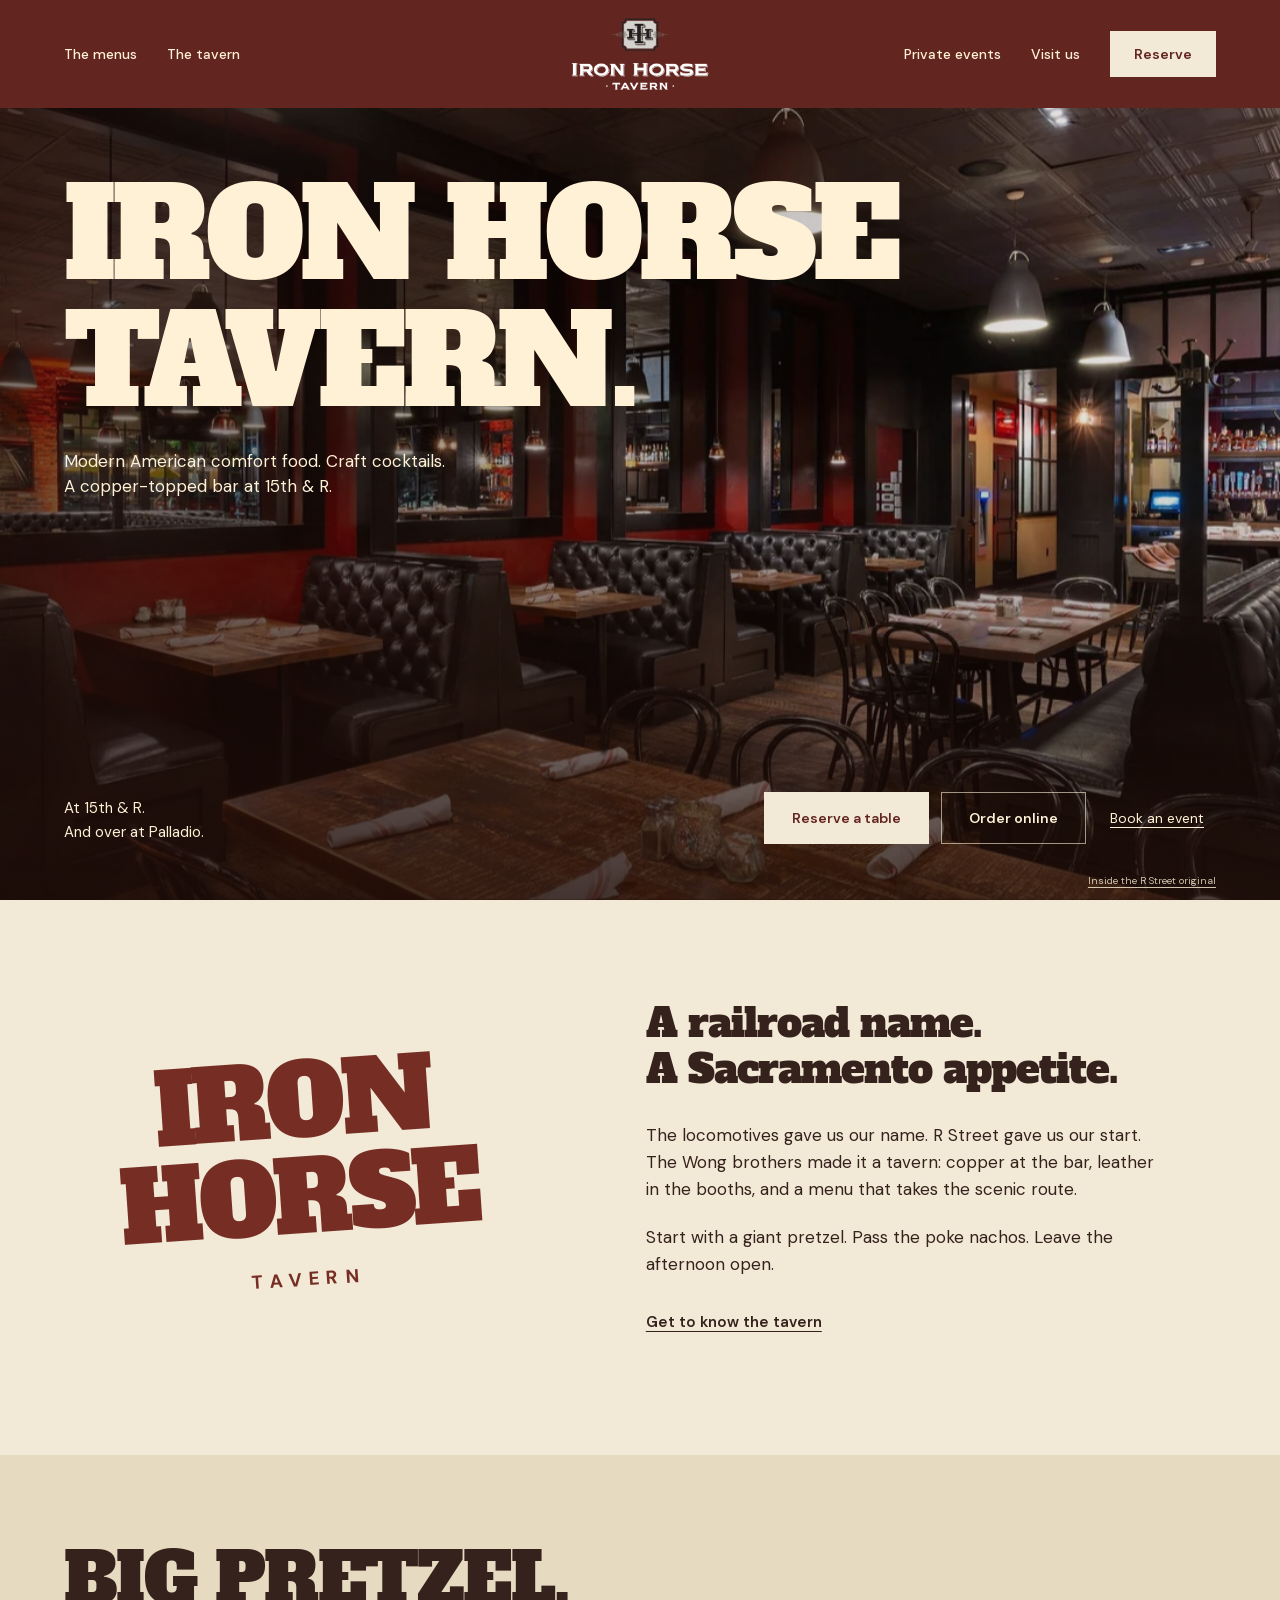
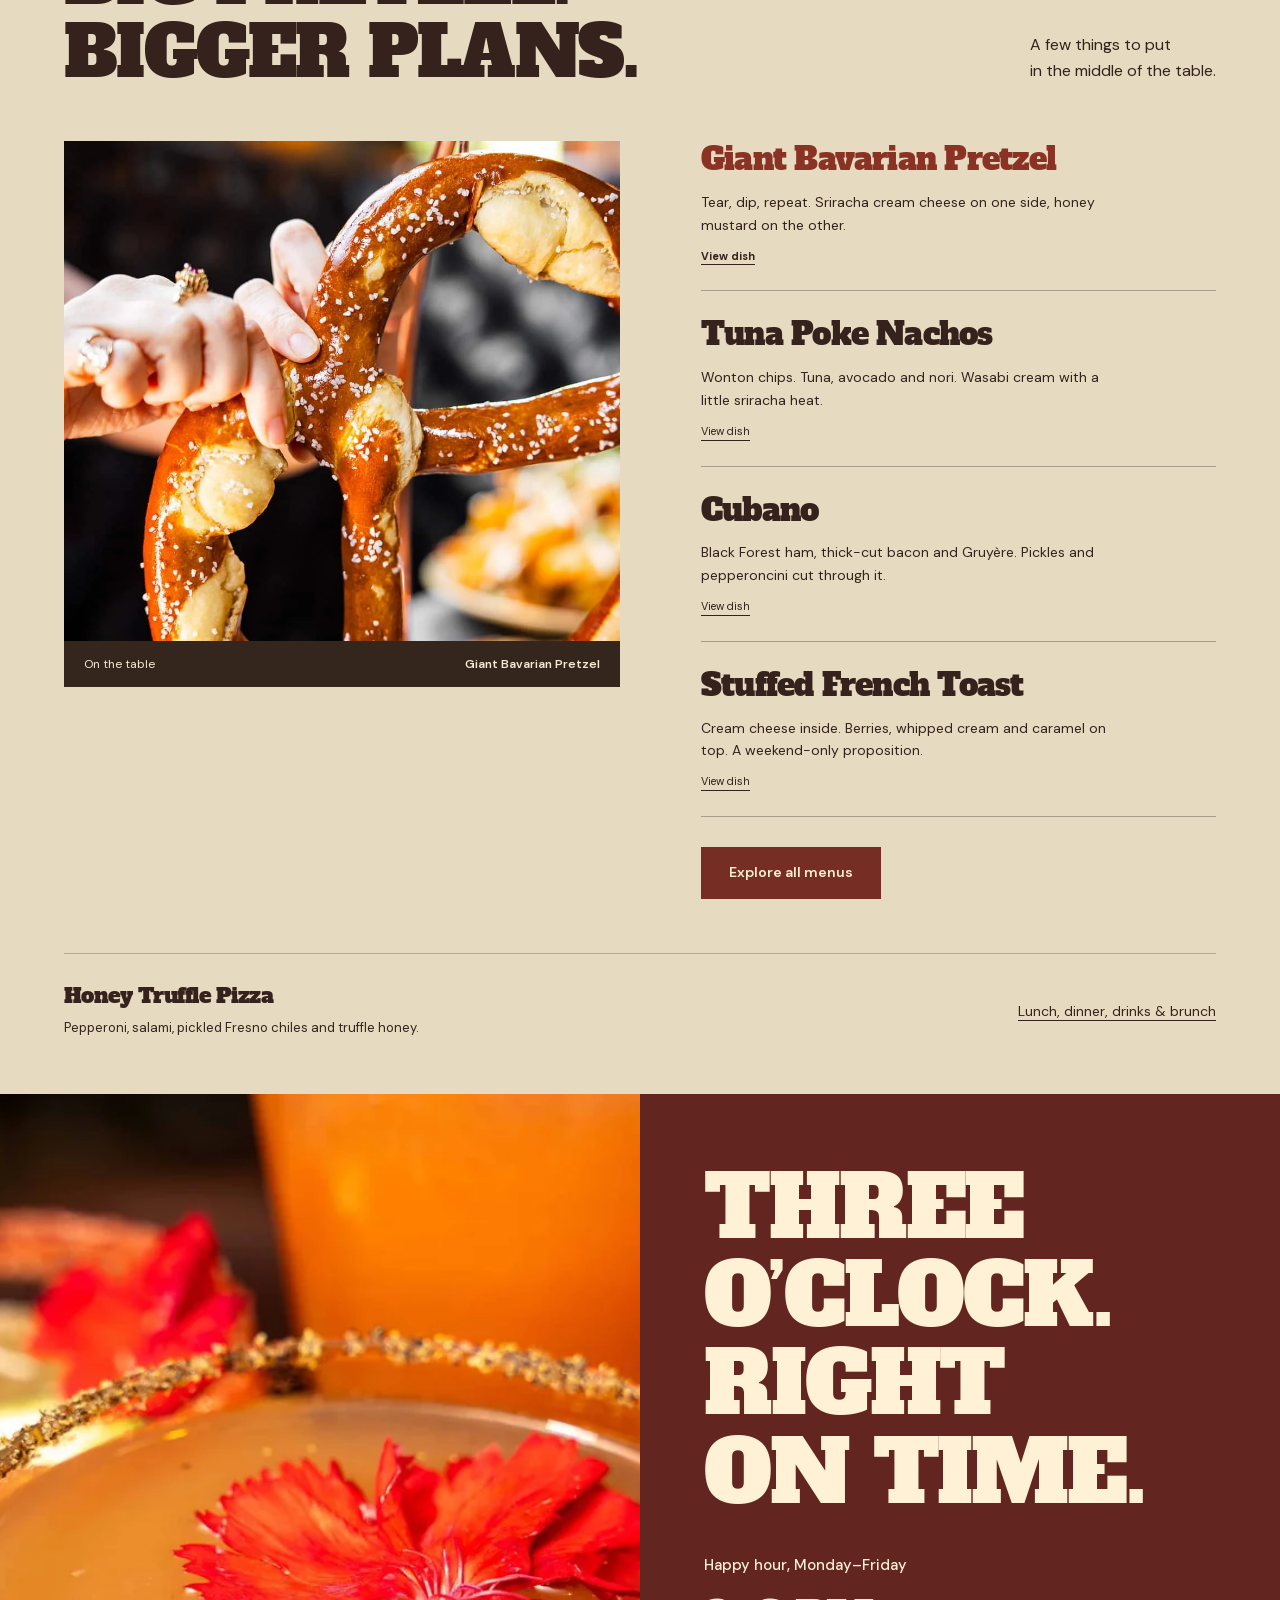
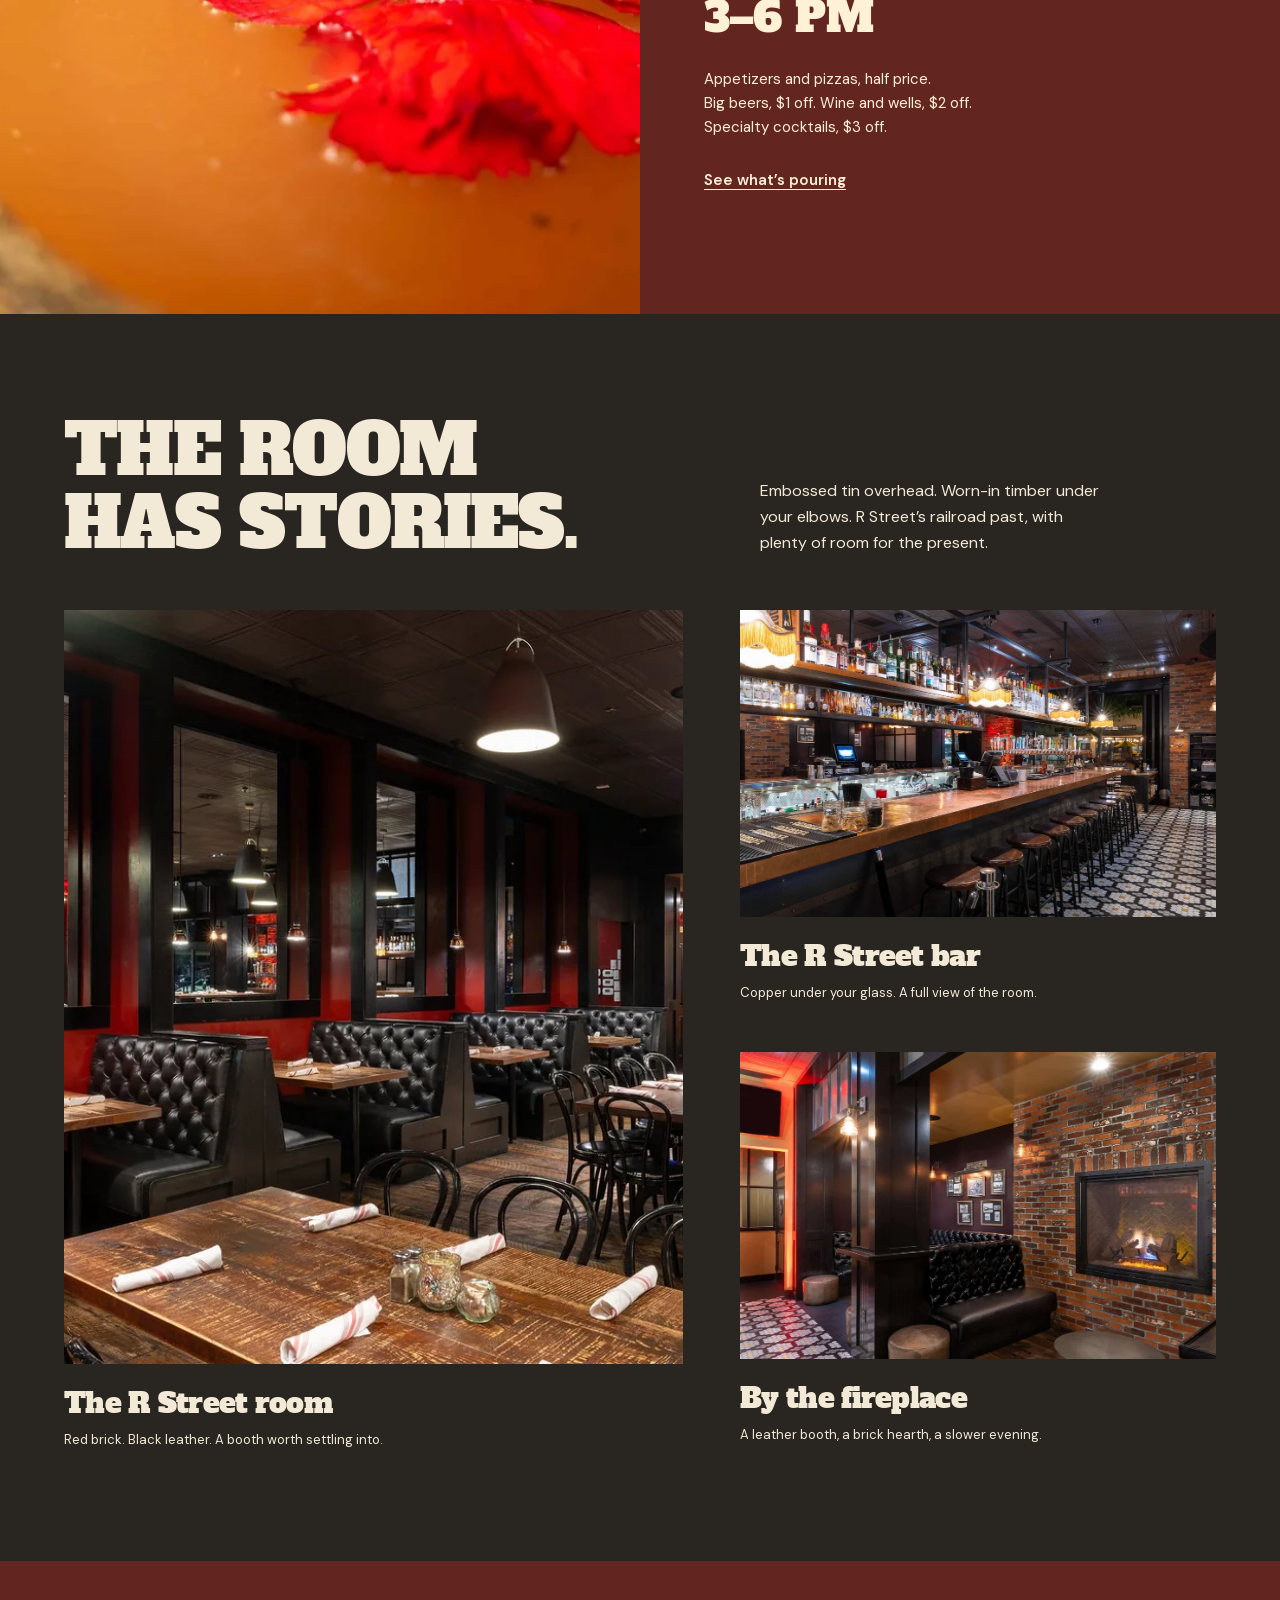
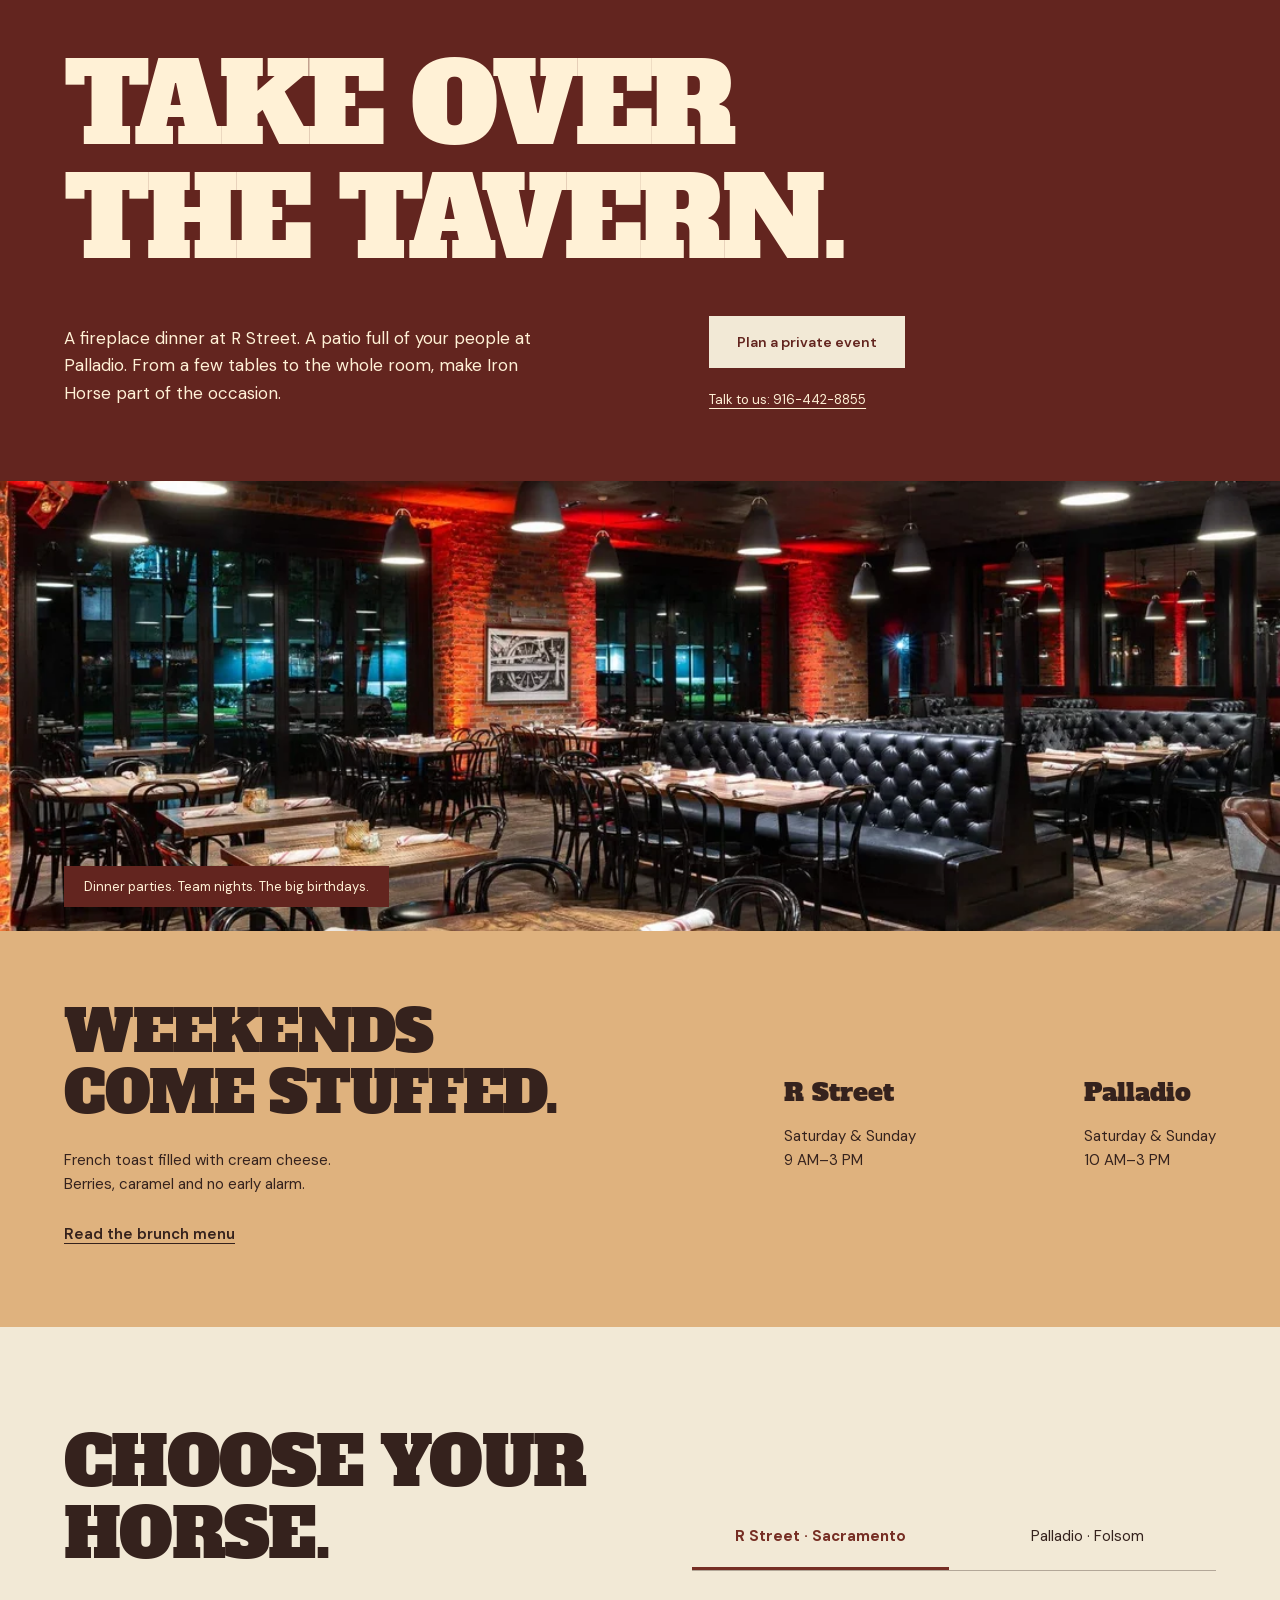
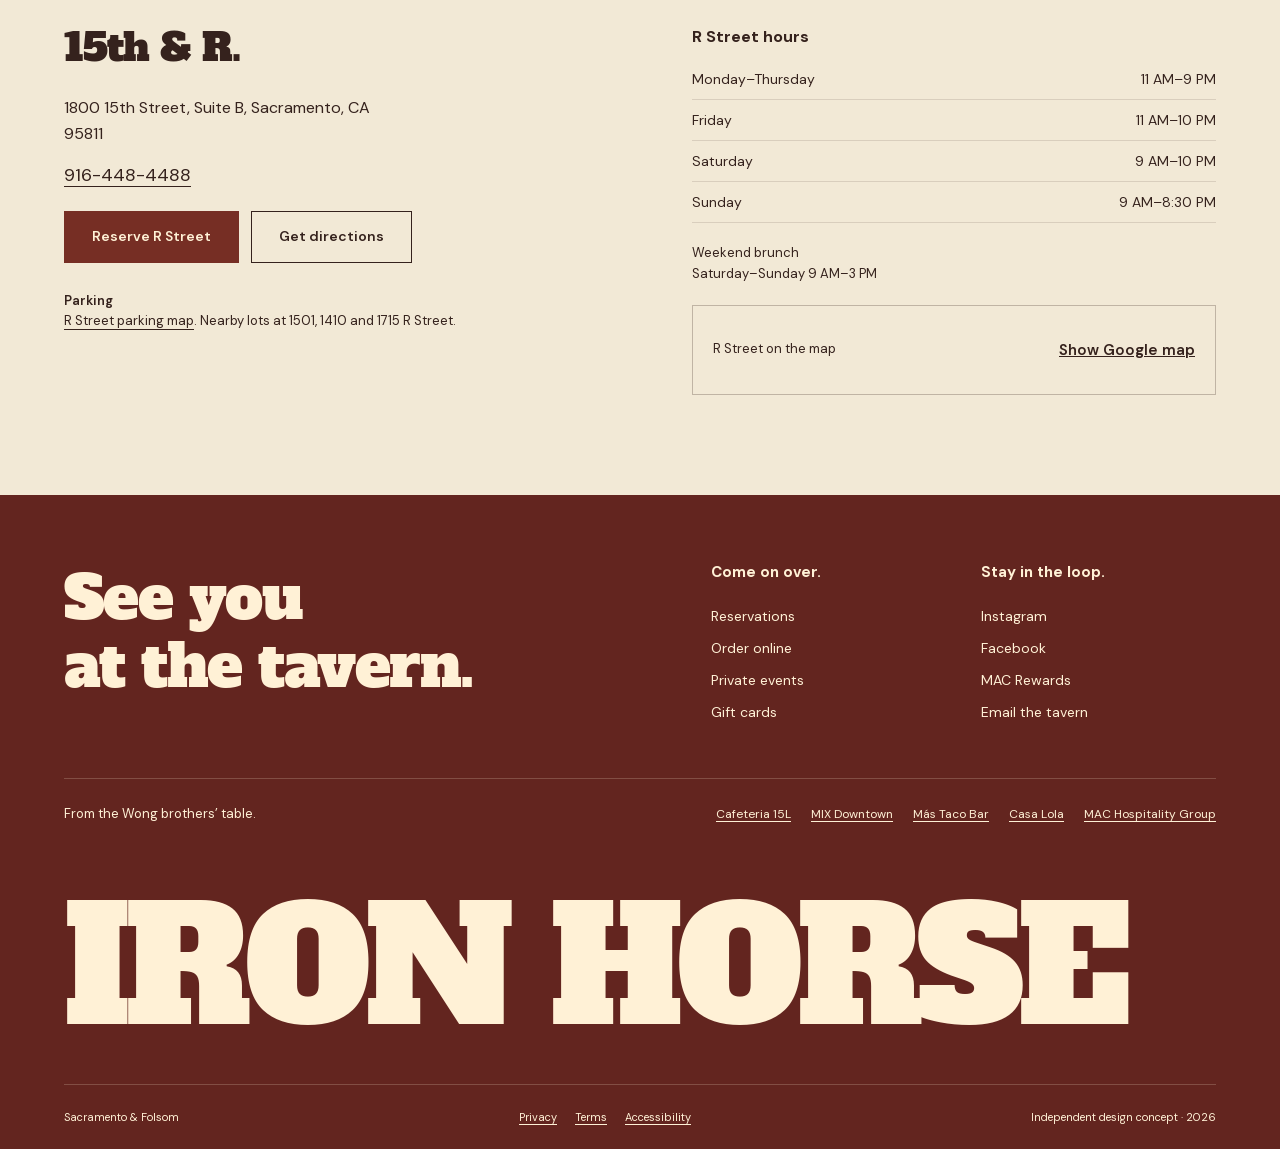
==== commit 5630fb7d: "Focus the hero on the restaurant and use R Street venue photos Replace the rejected origin slogan wi" ====
--- a/index.html
+++ b/index.html
@@ -2,12 +2,12 @@
 
 
 <link rel="stylesheet" href="assets/horse.css"><script src="assets/horse.js" defer></script></head><body class="iron-horse-tavern horse-home"><div class="shell"><a class="skip" href="#main">Skip to content</a><header class="site-header"><a class="brand" href="index.html" aria-label="Iron Horse Tavern home"><img src="assets/logo.webp" alt="Iron Horse Tavern" width="170" height="88"></a><nav id="main-nav" class="main-nav" aria-label="Main navigation"><div class="nav-left"><a href="menu/">The menus</a><a href="gallery/">The tavern</a></div><div class="nav-right"><a href="private-events/">Private events</a><a href="visit/">Visit us</a><a class="button" href="reservations/">Reserve</a></div></nav><button class="menu-toggle" aria-expanded="false" aria-controls="main-nav">Menu</button></header><main id="main">
-<section class="horse-hero"><div class="hero-room"><img class="" src="assets/ihtr1-1800.webp" srcset="assets/ihtr1-600.webp 600w, assets/ihtr1-1100.webp 1100w, assets/ihtr1-1800.webp 1800w" sizes="(max-width:700px) 100vw, 70vw" alt="Red brick, leather booths and timber tables in Iron Horse Tavern’s R Street dining room" width="1800" height="1200" fetchpriority="high" decoding="async"></div><div class="hero-words"><h1>R STREET<br>RAISED US.</h1><p>Sacramento’s railway corridor.<br>One thoroughly American tavern.</p></div><div class="hero-bottom"><p>At 15th & R.<br> And over at Palladio.</p><div class="actions"><a class="button" href="reservations/">Reserve a table</a><a class="button secondary" href="order-online/">Order online</a><a class="hero-event" href="private-events/">Book an event</a></div></div><a class="photo-credit" href="gallery/">Inside the R Street original</a></section>
+<section class="horse-hero"><div class="hero-room"><img class="" src="assets/ihtr1-1800.webp" srcset="assets/ihtr1-600.webp 600w, assets/ihtr1-1100.webp 1100w, assets/ihtr1-1800.webp 1800w" sizes="(max-width:700px) 100vw, 70vw" alt="Red brick, leather booths and timber tables in Iron Horse Tavern’s R Street dining room" width="1800" height="1200" fetchpriority="high" decoding="async"></div><div class="hero-words"><h1>IRON HORSE<br>TAVERN.</h1><p>Modern American comfort food. Craft cocktails.<br>A copper-topped bar at 15th &amp; R.</p></div><div class="hero-bottom"><p>At 15th & R.<br> And over at Palladio.</p><div class="actions"><a class="button" href="reservations/">Reserve a table</a><a class="button secondary" href="order-online/">Order online</a><a class="hero-event" href="private-events/">Book an event</a></div></div><a class="photo-credit" href="gallery/">Inside the R Street original</a></section>
 <section class="horse-story"><div class="story-name" aria-hidden="true">IRON<br>HORSE<br><span>TAVERN</span></div><div class="story-copy"><h2>A railroad name.<br>A Sacramento appetite.</h2><p>The locomotives gave us our name. R Street gave us our start. The Wong brothers made it a tavern: copper at the bar, leather in the booths, and a menu that takes the scenic route.</p><p>Start with a giant pretzel. Pass the poke nachos. Leave the afternoon open.</p><a class="plain-link" href="gallery/">Get to know the tavern</a></div></section>
 <section class="horse-menu" id="menu"><div class="menu-heading"><h2>BIG PRETZEL.<br>BIGGER PLANS.</h2><p>A few things to put<br>in the middle of the table.</p></div><div class="menu-stage"><figure class="dish-photo"><img class="active-dish" src="assets/pretzel-1024.webp" srcset="assets/pretzel-600.webp 600w, assets/pretzel-1024.webp 1024w" sizes="(max-width:700px) 100vw, 70vw" alt="Giant Bavarian Pretzel" width="1800" height="1200" loading="lazy" decoding="async"><figcaption>On the table <span data-dish-caption>Giant Bavarian Pretzel</span></figcaption></figure><div class="dish-list"><button class="dish-choice" aria-pressed="true" data-dish="pretzel" data-alt="Giant Bavarian Pretzel"><span class="dish-name">Giant Bavarian Pretzel</span><span class="dish-detail">Tear, dip, repeat. Sriracha cream cheese on one side, honey mustard on the other.</span><span class="dish-view">View dish</span></button><button class="dish-choice" aria-pressed="false" data-dish="poke-nachos" data-alt="Tuna Poke Nachos"><span class="dish-name">Tuna Poke Nachos</span><span class="dish-detail">Wonton chips. Tuna, avocado and nori. Wasabi cream with a little sriracha heat.</span><span class="dish-view">View dish</span></button><button class="dish-choice" aria-pressed="false" data-dish="cubano" data-alt="Cubano"><span class="dish-name">Cubano</span><span class="dish-detail">Black Forest ham, thick-cut bacon and Gruyère. Pickles and pepperoncini cut through it.</span><span class="dish-view">View dish</span></button><button class="dish-choice" aria-pressed="false" data-dish="french-toast" data-alt="Stuffed French Toast"><span class="dish-name">Stuffed French Toast</span><span class="dish-detail">Cream cheese inside. Berries, whipped cream and caramel on top. A weekend-only proposition.</span><span class="dish-view">View dish</span></button><a class="button" href="menu/">Explore all menus</a></div></div><div class="menu-afterthought"><div><h3>Honey Truffle Pizza</h3><p>Pepperoni, salami, pickled Fresno chiles and truffle honey.</p></div><a href="menu/">Lunch, dinner, drinks & brunch</a></div></section>
 <section class="horse-hour"><div class="hour-photo"><img class="" src="assets/cocktail-1800.webp" srcset="assets/cocktail-600.webp 600w, assets/cocktail-1100.webp 1100w, assets/cocktail-1800.webp 1800w" sizes="(max-width:700px) 100vw, 70vw" alt="Iron Horse cocktails with citrus and a red flower garnish" width="1800" height="1200" loading="lazy" decoding="async"></div><div class="hour-copy"><h2>THREE<br>O’CLOCK.<br>RIGHT<br>ON TIME.</h2><div class="hour-offer"><h3>Happy hour, Monday–Friday</h3><p class="hour-time">3–6 PM</p><p>Appetizers and pizzas, half price.<br>Big beers, $1 off. Wine and wells, $2 off.<br>Specialty cocktails, $3 off.</p><a class="plain-link" href="menu/">See what’s pouring</a></div></div></section>
-<section class="horse-rooms" id="the-space"><div class="rooms-intro"><h2>THE ROOM<br>HAS STORIES.</h2><p>Embossed tin overhead. Worn-in timber under your elbows. R Street’s railroad past, with plenty of room for the present.</p></div><div class="rooms-grid"><button class="room-photo gallery-item" data-full="assets/ihtr1-1800.webp" data-caption="The R Street room" aria-label="Enlarge: The R Street room"><img class="" src="assets/ihtr1-1800.webp" srcset="assets/ihtr1-600.webp 600w, assets/ihtr1-1100.webp 1100w, assets/ihtr1-1800.webp 1800w" sizes="(max-width:700px) 100vw, 70vw" alt="The R Street room" width="1800" height="1200" loading="lazy" decoding="async"><span class="room-caption"><strong>The R Street room</strong><small>Red brick. Black leather. A booth worth settling into.</small></span></button><button class="room-photo gallery-item" data-full="assets/iht1-1800.webp" data-caption="Around the bar" aria-label="Enlarge: Around the bar"><img class="" src="assets/iht1-1800.webp" srcset="assets/iht1-600.webp 600w, assets/iht1-1100.webp 1100w, assets/iht1-1800.webp 1800w" sizes="(max-width:700px) 100vw, 70vw" alt="Around the bar" width="1800" height="1200" loading="lazy" decoding="async"><span class="room-caption"><strong>Around the bar</strong><small>Leather stools. A locomotive above the taps.</small></span></button><button class="room-photo gallery-item" data-full="assets/ihtf-1800.webp" data-caption="Out on the patio" aria-label="Enlarge: Out on the patio"><img class="" src="assets/ihtf-1800.webp" srcset="assets/ihtf-600.webp 600w, assets/ihtf-1100.webp 1100w, assets/ihtf-1800.webp 1800w" sizes="(max-width:700px) 100vw, 70vw" alt="Out on the patio" width="1800" height="1200" loading="lazy" decoding="async"><span class="room-caption"><strong>Out on the patio</strong><small>Timber tables, open air and a fire pit.</small></span></button></div></section>
-<section class="horse-events"><div class="event-poster"><h2>TAKE OVER<br>THE TAVERN.</h2><div class="event-description"><p>A fireplace dinner at R Street. A patio full of your people at Palladio. From a few tables to the whole room, make Iron Horse part of the occasion.</p><div><a class="button" href="private-events/">Plan a private event</a><a class="event-phone" href="tel:+19164428855">Talk to us: 916-442-8855</a></div></div></div><div class="event-room"><img class="" src="assets/ihtf-1800.webp" srcset="assets/ihtf-600.webp 600w, assets/ihtf-1100.webp 1100w, assets/ihtf-1800.webp 1800w" sizes="(max-width:700px) 100vw, 70vw" alt="Iron Horse covered patio with a fire pit" width="1800" height="1200" loading="lazy" decoding="async"><span>Dinner parties. Team nights. The big birthdays.</span></div></section>
+<section class="horse-rooms" id="the-space"><div class="rooms-intro"><h2>THE ROOM<br>HAS STORIES.</h2><p>Embossed tin overhead. Worn-in timber under your elbows. R Street’s railroad past, with plenty of room for the present.</p></div><div class="rooms-grid"><button class="room-photo gallery-item" data-full="assets/ihtr1-1800.webp" data-caption="The R Street room" aria-label="Enlarge: The R Street room"><img class="" src="assets/ihtr1-1800.webp" srcset="assets/ihtr1-600.webp 600w, assets/ihtr1-1100.webp 1100w, assets/ihtr1-1800.webp 1800w" sizes="(max-width:700px) 100vw, 70vw" alt="The R Street room" width="1800" height="1200" loading="lazy" decoding="async"><span class="room-caption"><strong>The R Street room</strong><small>Red brick. Black leather. A booth worth settling into.</small></span></button><button class="room-photo gallery-item" data-full="assets/r-street-bar-1800.webp" data-caption="The R Street bar" aria-label="Enlarge: The R Street bar"><img class="" src="assets/r-street-bar-1800.webp" srcset="assets/r-street-bar-600.webp 600w, assets/r-street-bar-1100.webp 1100w, assets/r-street-bar-1800.webp 1800w" sizes="(max-width:700px) 100vw, 70vw" alt="The R Street bar" width="1800" height="1200" loading="lazy" decoding="async"><span class="room-caption"><strong>The R Street bar</strong><small>Copper under your glass. A full view of the room.</small></span></button><button class="room-photo gallery-item" data-full="assets/r-street-fireplace-1800.webp" data-caption="By the fireplace" aria-label="Enlarge: By the fireplace"><img class="" src="assets/r-street-fireplace-1800.webp" srcset="assets/r-street-fireplace-600.webp 600w, assets/r-street-fireplace-1100.webp 1100w, assets/r-street-fireplace-1800.webp 1800w" sizes="(max-width:700px) 100vw, 70vw" alt="By the fireplace" width="1800" height="1200" loading="lazy" decoding="async"><span class="room-caption"><strong>By the fireplace</strong><small>A leather booth, a brick hearth, a slower evening.</small></span></button></div></section>
+<section class="horse-events"><div class="event-poster"><h2>TAKE OVER<br>THE TAVERN.</h2><div class="event-description"><p>A fireplace dinner at R Street. A patio full of your people at Palladio. From a few tables to the whole room, make Iron Horse part of the occasion.</p><div><a class="button" href="private-events/">Plan a private event</a><a class="event-phone" href="tel:+19164428855">Talk to us: 916-442-8855</a></div></div></div><div class="event-room"><img class="" src="assets/r-street-dining-1800.webp" srcset="assets/r-street-dining-600.webp 600w, assets/r-street-dining-1100.webp 1100w, assets/r-street-dining-1800.webp 1800w" sizes="(max-width:700px) 100vw, 70vw" alt="The R Street dining room with leather banquettes and timber tables" width="1800" height="1200" loading="lazy" decoding="async"><span>Dinner parties. Team nights. The big birthdays.</span></div></section>
 <section class="horse-brunch"><div><h2>WEEKENDS<br>COME STUFFED.</h2><p>French toast filled with cream cheese.<br>Berries, caramel and no early alarm.</p><a class="plain-link" href="https://www.ironhorsetavern.net/wp-content/uploads/2026/08/Iron-Horse-Brunch-Menu-8.13.26-v9.pdf">Read the brunch menu</a></div><div class="brunch-times"><p><b>R Street</b>Saturday & Sunday<br>9 AM–3 PM</p><p><b>Palladio</b>Saturday & Sunday<br>10 AM–3 PM</p></div></section>
 <section class="horse-visit" id="visit"><div class="visit-heading"><h2>CHOOSE YOUR<br>HORSE.</h2><div class="location-tabs" aria-label="Choose a tavern"><button id="location-0" aria-pressed="true" aria-controls="branch-0" data-branch="0">R Street · Sacramento</button><button id="location-1" aria-pressed="false" aria-controls="branch-1" data-branch="1">Palladio · Folsom</button></div></div><article class="branch-panel" id="branch-0" aria-labelledby="location-0"><div class="branch-address"><h3>15th & R.</h3><address>1800 15th Street, Suite B, Sacramento, CA 95811</address><a class="branch-phone" href="tel:+19164484488">916-448-4488</a><div class="actions"><a class="button" href="https://tables.toasttab.com/restaurants/6755928a-edc8-41a3-a4ce-fac139cf1775/findTime">Reserve R Street</a><a class="button secondary" href="https://www.google.com/maps/place/Iron+Horse+Tavern+-+R+St.+Sacramento/@38.5695579,-121.4906877,15z/data=!4m2!3m1!1s0x0:0x72c02b126ce789c5">Get directions</a></div><p class="parking"><b>Parking</b><br><a href="https://www.rstreetcorridor.com/parking-transportation">R Street parking map</a>. Nearby lots at 1501, 1410 and 1715 R Street.</p></div><div><table class="hours"><caption>R Street hours</caption><tbody><tr><th scope="row">Monday–Thursday</th><td>11 AM–9 PM</td></tr><tr><th scope="row">Friday</th><td>11 AM–10 PM</td></tr><tr><th scope="row">Saturday</th><td>9 AM–10 PM</td></tr><tr><th scope="row">Sunday</th><td>9 AM–8:30 PM</td></tr></tbody></table><p class="brunch-note">Weekend brunch<br>Saturday–Sunday 9 AM–3 PM</p><div class="map-panel"><p>R Street on the map</p><button class="plain-link" data-map-address="1800 15th Street, Suite B, Sacramento, CA 95811" data-map-name="Iron Horse Tavern R Street">Show Google map</button></div></div></article><article class="branch-panel" id="branch-1" aria-labelledby="location-1"><div class="branch-address"><h3>Meet at Palladio.</h3><address>460 Palladio Parkway, Folsom, CA 95630</address><a class="branch-phone" href="tel:+19166184322">916-618-4322</a><div class="actions"><a class="button" href="https://tables.toasttab.com/restaurants/a1507e03-95db-4cff-8e32-2c92b9cc6b1a/findTime">Reserve Folsom</a><a class="button secondary" href="https://www.google.com/maps/place/Iron+Horse+Tavern+Folsom/@38.6520487,-121.1205792,15z/data=!4m2!3m1!1s0x0:0x85b45a94b9205ecd">Get directions</a></div><p class="parking"><b>Parking</b><br>Palladio parking garage at 340 Palladio Parkway. <a href="https://gopalladio.com/venue/palladio-parking-garage/">Parking details</a>.</p></div><div><table class="hours"><caption>Folsom hours</caption><tbody><tr><th scope="row">Monday</th><td>11 AM–8:30 PM</td></tr><tr><th scope="row">Tuesday–Thursday</th><td>11 AM–9 PM</td></tr><tr><th scope="row">Friday</th><td>11 AM–9:30 PM</td></tr><tr><th scope="row">Saturday</th><td>10 AM–9:30 PM</td></tr><tr><th scope="row">Sunday</th><td>10 AM–8:30 PM</td></tr></tbody></table><p class="brunch-note">Weekend brunch<br>Saturday–Sunday 10 AM–3 PM</p><div class="map-panel"><p>Folsom on the map</p><button class="plain-link" data-map-address="460 Palladio Parkway, Folsom, CA 95630" data-map-name="Iron Horse Tavern Folsom">Show Google map</button></div></div></article></section>
 </main><footer class="horse-footer"><div class="footer-first"><p class="footer-call">See you<br>at the tavern.</p><div class="footer-info"><div><h2>Come on over.</h2><a href="reservations/">Reservations</a><a href="order-online/">Order online</a><a href="private-events/">Private events</a><a href="https://www.ironhorsetavern.net/gift-cards/">Gift cards</a></div><div><h2>Stay in the loop.</h2><a href="https://www.instagram.com/ironhorsetavern/?hl=en">Instagram</a><a href="https://www.facebook.com/profile.php?id=1221532997862401&_rdr">Facebook</a><a href="https://www.toasttab.com/mac-hospitality-gift-card-1116-15th-street/rewardsSignup">MAC Rewards</a><a href="mailto:info@ironhorsetavern.net">Email the tavern</a></div></div></div><div class="family"><p>From the Wong brothers’ table.</p><div><a href="https://www.cafeteria15l.com/">Cafeteria 15L</a><a href="https://www.mixdowntown.net/">MIX Downtown</a><a href="https://www.mastacobar.com/">Más Taco Bar</a><a href="https://www.vivacasalola.com/">Casa Lola</a><a href="https://www.machospitalitygroup.com/">MAC Hospitality Group</a></div></div><div class="footer-word" aria-hidden="true">IRON HORSE</div><div class="footer-bottom"><span>Sacramento & Folsom</span><div class="legal"><a href="https://www.ironhorsetavern.net/privacy-policy/">Privacy</a><a href="https://www.ironhorsetavern.net/terms-of-use/">Terms</a><a href="https://www.ironhorsetavern.net/ada-accessibility/">Accessibility</a></div><span>Independent design concept · 2026</span></div></footer><dialog class="lightbox" aria-label="Venue photo gallery"><img alt=""><p class="lightbox-caption"></p><div class="lightbox-controls"><button type="button" data-prev>Previous</button><span class="lightbox-count" role="status" aria-live="polite"></span><button type="button" data-next>Next</button><button type="button" data-close>Close</button></div></dialog></div></body></html>
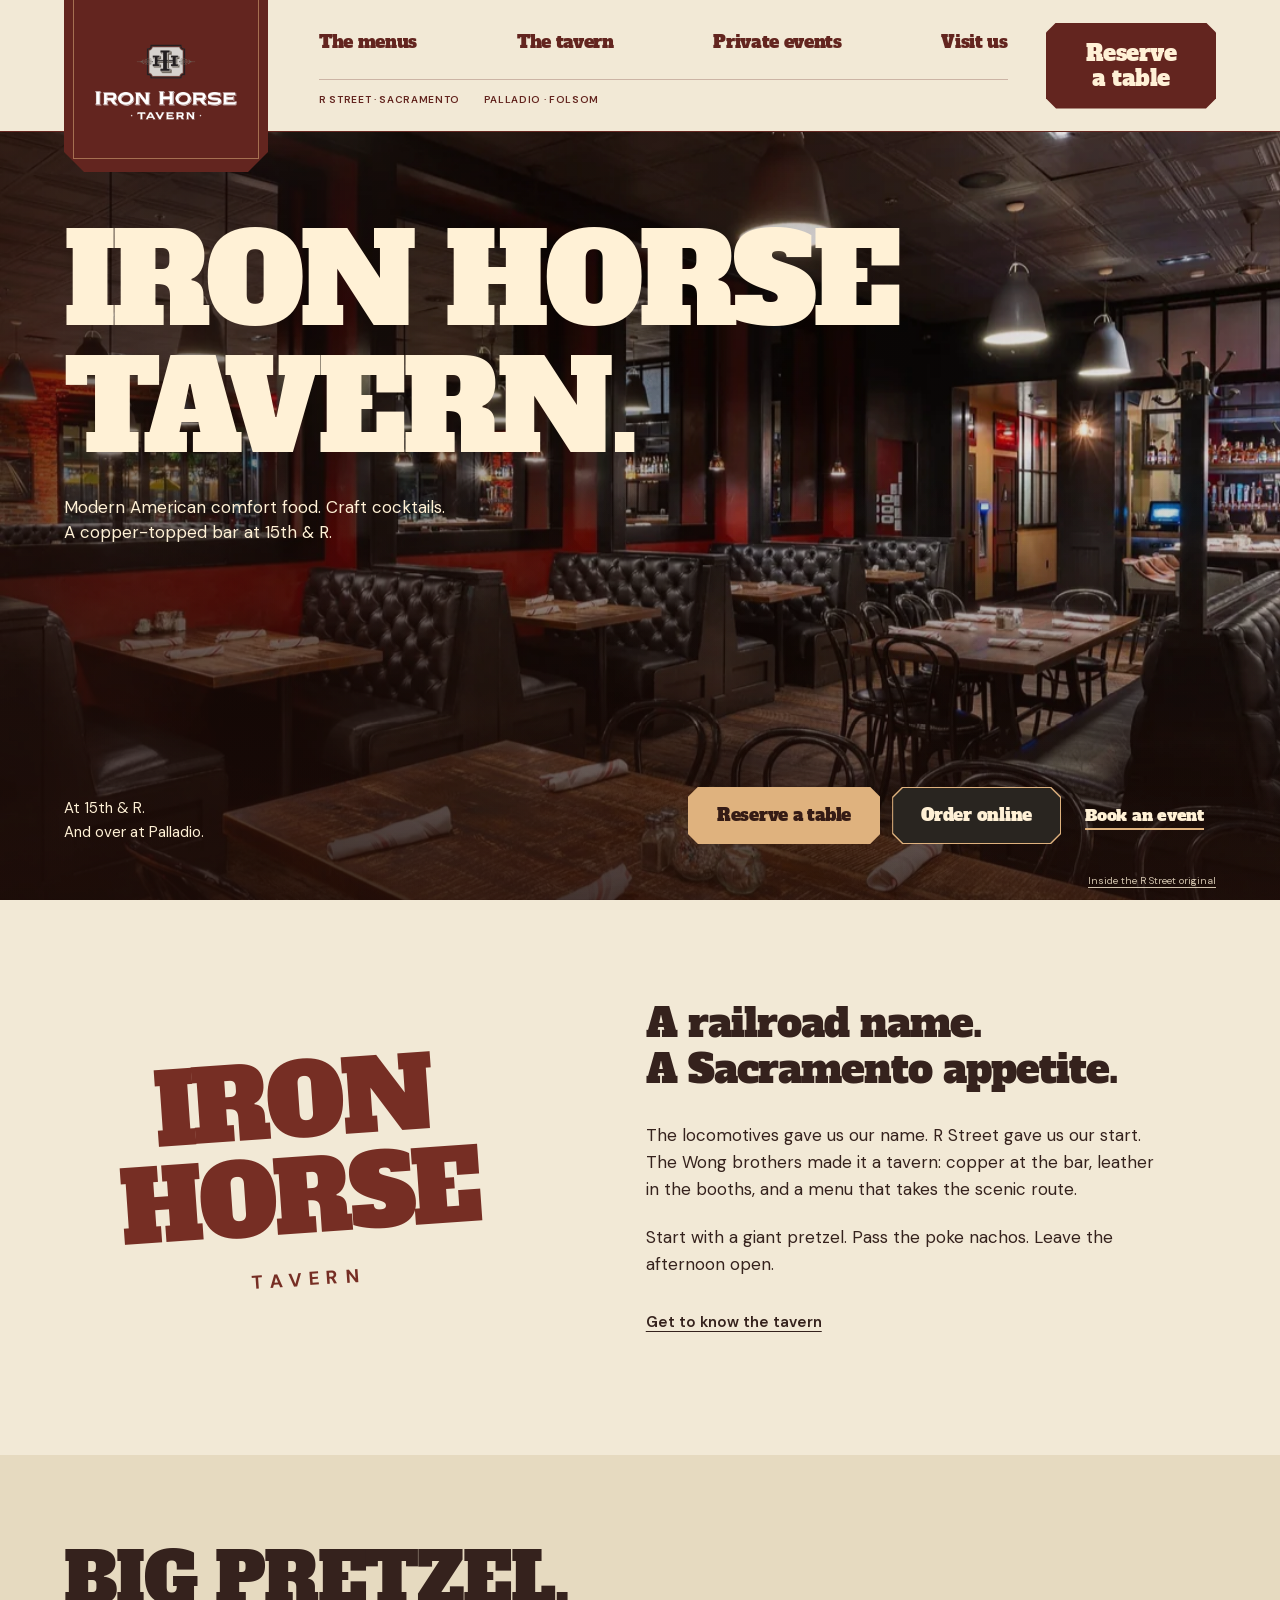
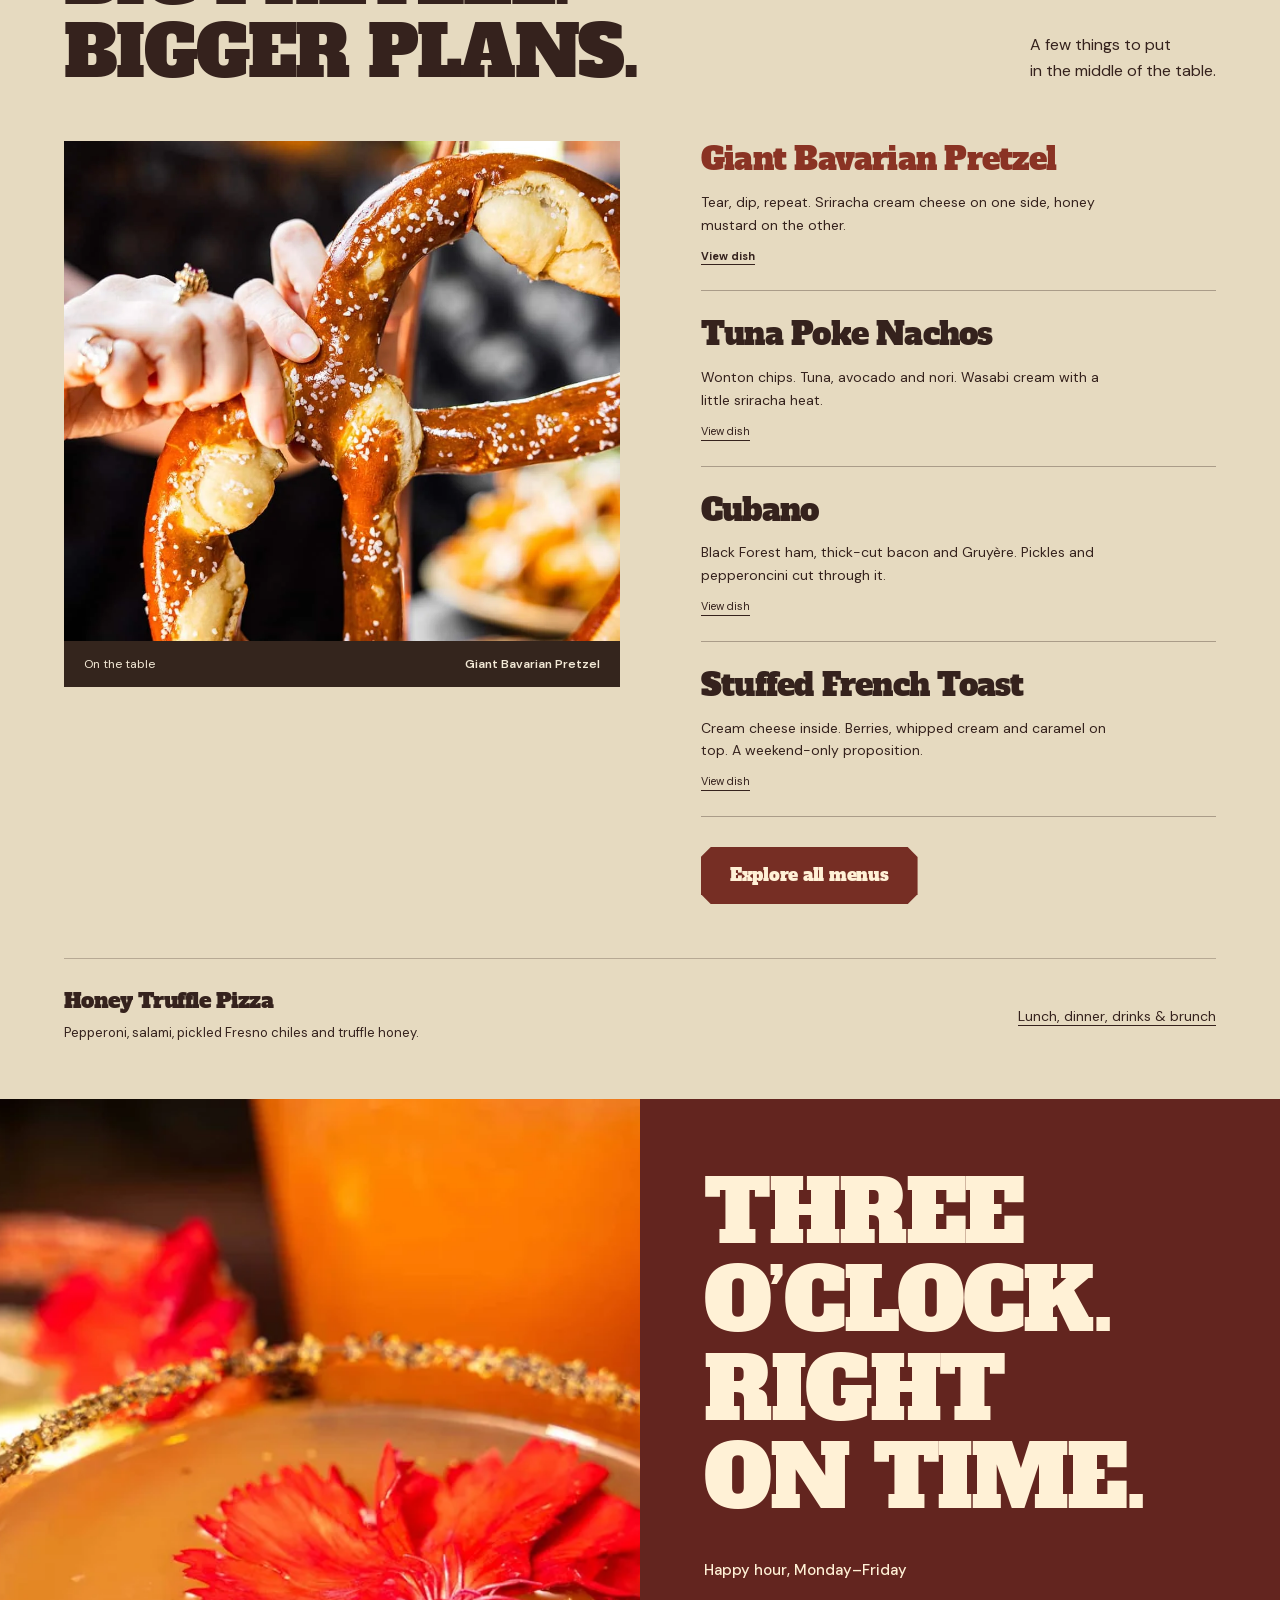
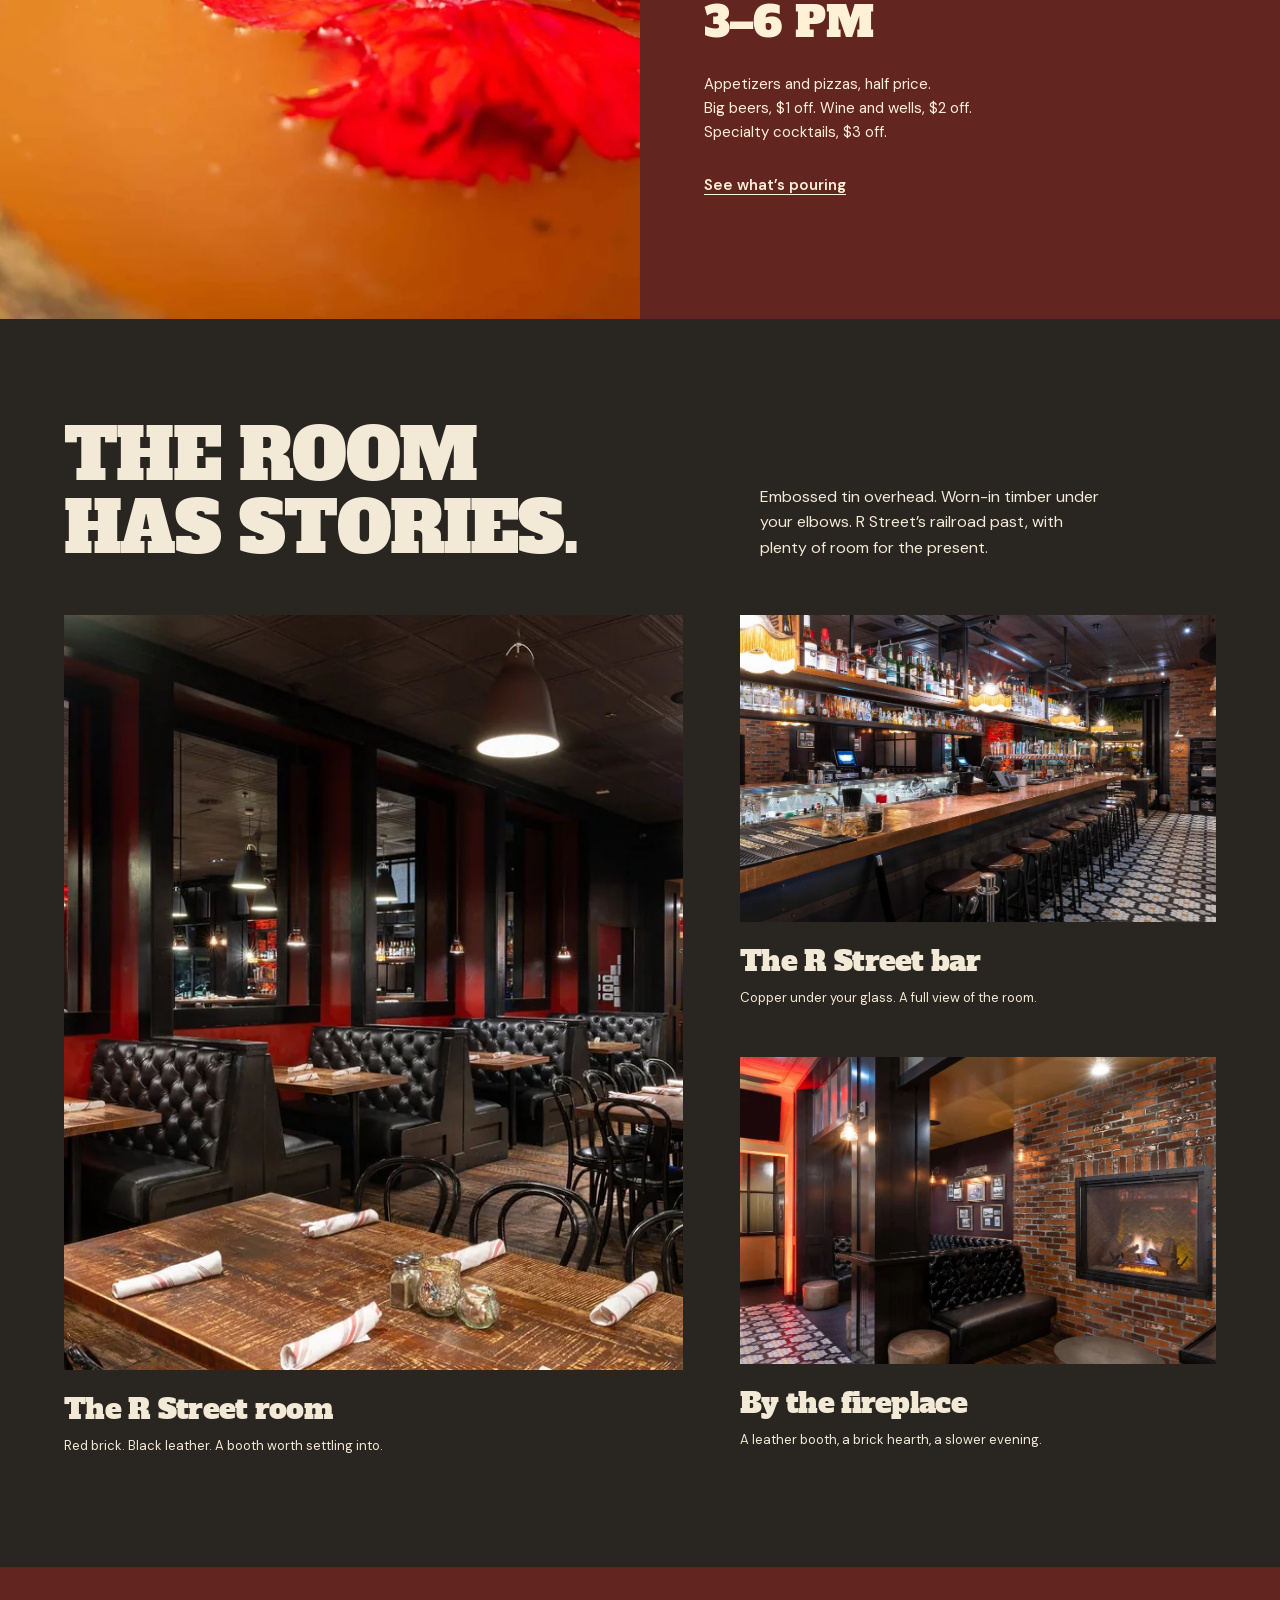
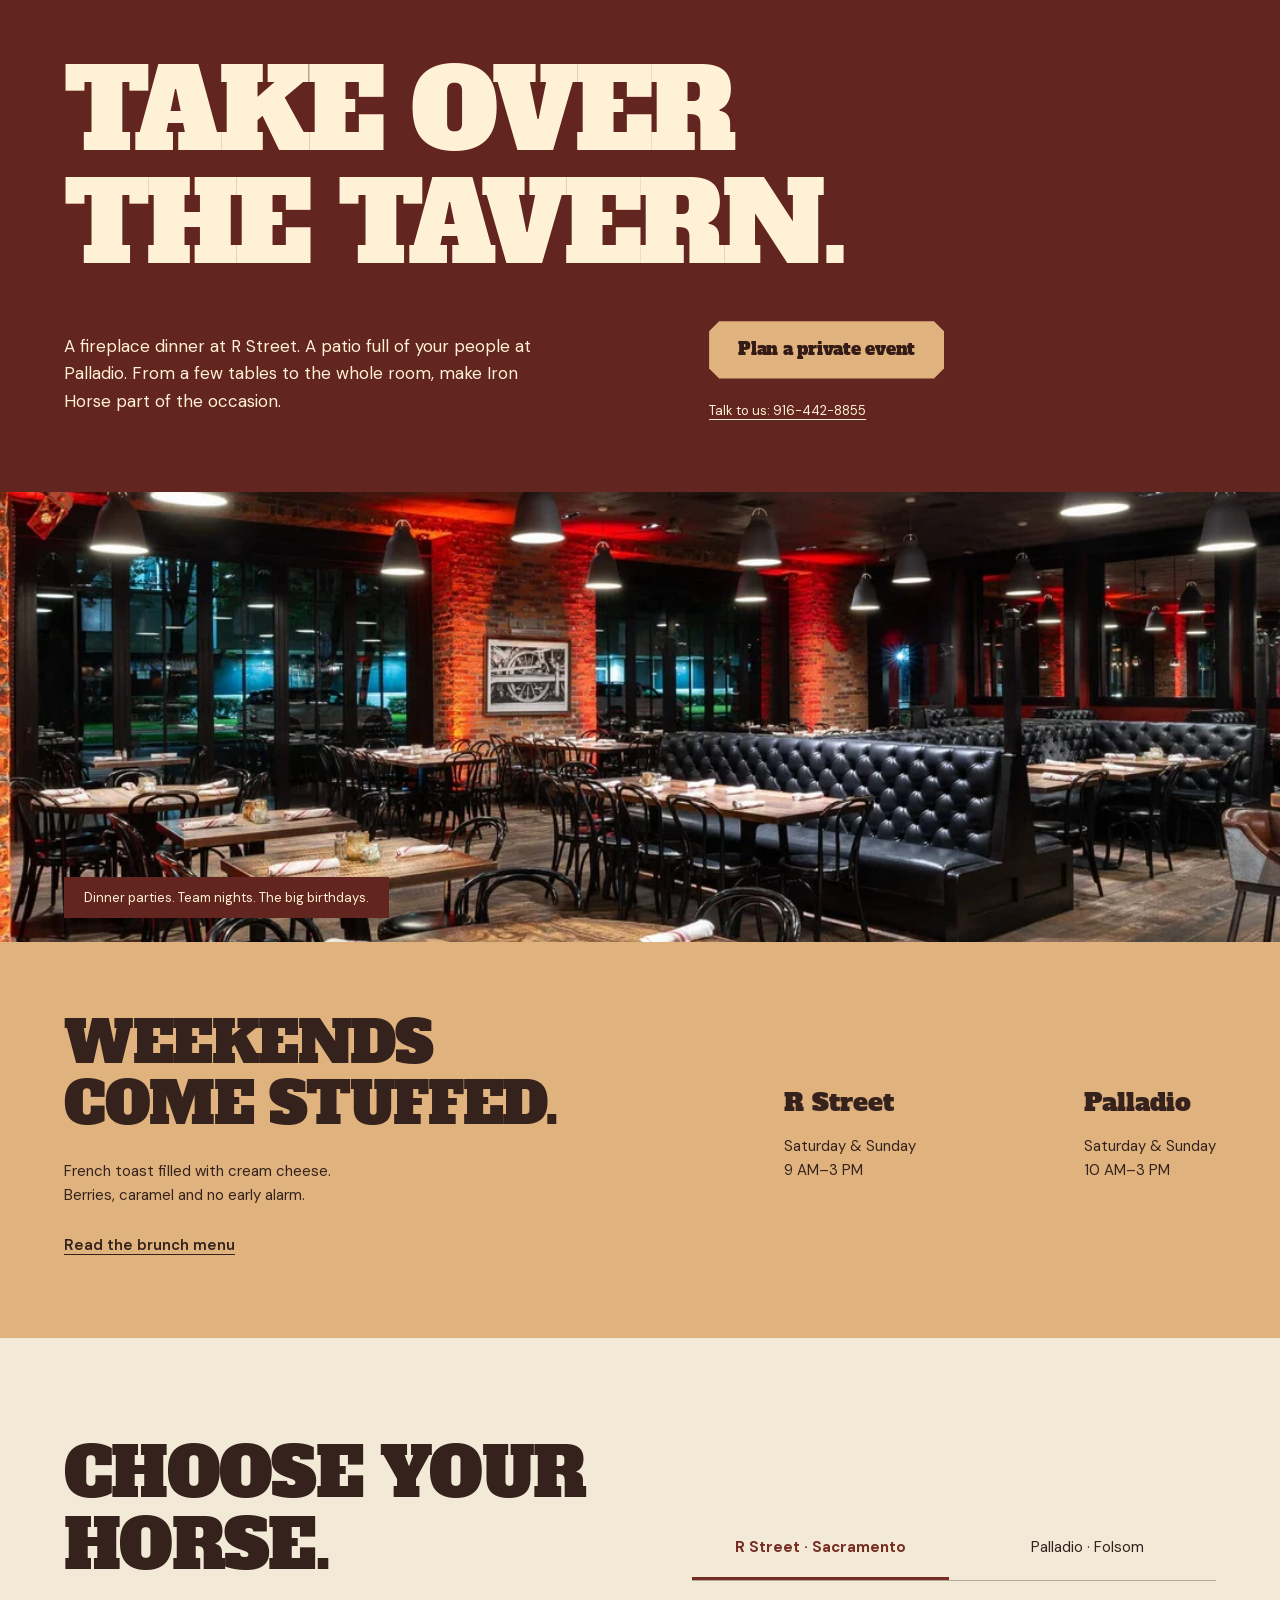
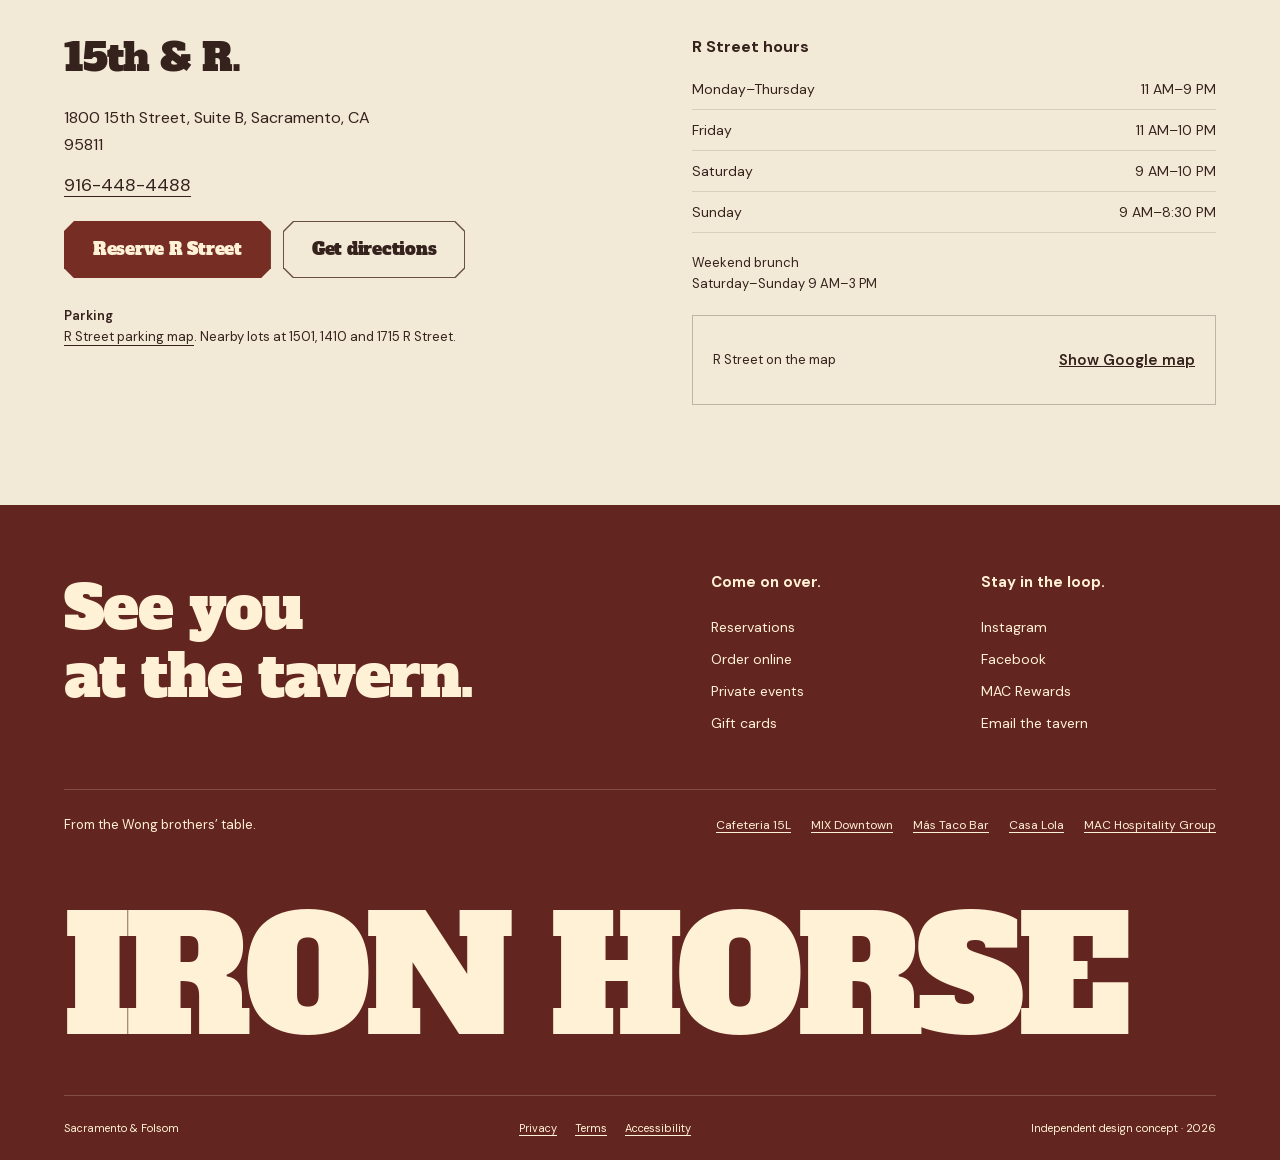
==== commit 93811f9a: "Give Iron Horse a sign-led masthead and distinctive action plates Replace the centered navigation ba" ====
--- a/index.html
+++ b/index.html
@@ -1,7 +1,7 @@
 <!doctype html><html lang="en"><head><meta charset="utf-8"><meta name="viewport" content="width=device-width,initial-scale=1"><meta name="robots" content="noindex,nofollow"><meta name="theme-color" content="#63251f"><title>Iron Horse Tavern | Sacramento</title><meta name="description" content="Iron Horse Tavern at 15th & R in Sacramento and Palladio in Folsom. Menus, happy hour, weekend brunch and private events."><meta property="og:title" content="Iron Horse Tavern · Home"><meta property="og:description" content="Iron Horse Tavern at 15th & R in Sacramento and Palladio in Folsom. Menus, happy hour, weekend brunch and private events."><link rel="icon" href="assets/logo.webp"><link rel="stylesheet" href="assets/styles.css"><script src="assets/app.js" defer></script><script type="application/ld+json">{"@context": "https://schema.org", "@type": "Restaurant", "name": "Iron Horse Tavern", "sameAs": "https://www.ironhorsetavern.net/", "servesCuisine": "American", "address": ["1800 15th Street, Suite B, Sacramento, CA 95811", "460 Palladio Parkway, Folsom, CA 95630"]}</script>
 
 
-<link rel="stylesheet" href="assets/horse.css"><script src="assets/horse.js" defer></script></head><body class="iron-horse-tavern horse-home"><div class="shell"><a class="skip" href="#main">Skip to content</a><header class="site-header"><a class="brand" href="index.html" aria-label="Iron Horse Tavern home"><img src="assets/logo.webp" alt="Iron Horse Tavern" width="170" height="88"></a><nav id="main-nav" class="main-nav" aria-label="Main navigation"><div class="nav-left"><a href="menu/">The menus</a><a href="gallery/">The tavern</a></div><div class="nav-right"><a href="private-events/">Private events</a><a href="visit/">Visit us</a><a class="button" href="reservations/">Reserve</a></div></nav><button class="menu-toggle" aria-expanded="false" aria-controls="main-nav">Menu</button></header><main id="main">
+<link rel="stylesheet" href="assets/horse.css"><script src="assets/horse.js" defer></script></head><body class="iron-horse-tavern horse-home"><div class="shell"><a class="skip" href="#main">Skip to content</a><header class="site-header"><a class="brand" href="index.html" aria-label="Iron Horse Tavern home"><img src="assets/logo.webp" alt="Iron Horse Tavern" width="170" height="88"></a><button class="menu-toggle" aria-expanded="false" aria-controls="main-nav">Menu</button><nav id="main-nav" class="main-nav" aria-label="Main navigation"><div class="nav-links"><a href="menu/">The menus</a><a href="gallery/">The tavern</a><a href="private-events/">Private events</a><a href="visit/">Visit us</a></div><a class="button header-reserve" href="reservations/"><span>Reserve<br> a table</span></a><div class="nav-locations" aria-label="Our locations"><a href="visit/#location-1">R Street · Sacramento</a><a href="visit/#location-2">Palladio · Folsom</a></div></nav></header><main id="main">
 <section class="horse-hero"><div class="hero-room"><img class="" src="assets/ihtr1-1800.webp" srcset="assets/ihtr1-600.webp 600w, assets/ihtr1-1100.webp 1100w, assets/ihtr1-1800.webp 1800w" sizes="(max-width:700px) 100vw, 70vw" alt="Red brick, leather booths and timber tables in Iron Horse Tavern’s R Street dining room" width="1800" height="1200" fetchpriority="high" decoding="async"></div><div class="hero-words"><h1>IRON HORSE<br>TAVERN.</h1><p>Modern American comfort food. Craft cocktails.<br>A copper-topped bar at 15th &amp; R.</p></div><div class="hero-bottom"><p>At 15th & R.<br> And over at Palladio.</p><div class="actions"><a class="button" href="reservations/">Reserve a table</a><a class="button secondary" href="order-online/">Order online</a><a class="hero-event" href="private-events/">Book an event</a></div></div><a class="photo-credit" href="gallery/">Inside the R Street original</a></section>
 <section class="horse-story"><div class="story-name" aria-hidden="true">IRON<br>HORSE<br><span>TAVERN</span></div><div class="story-copy"><h2>A railroad name.<br>A Sacramento appetite.</h2><p>The locomotives gave us our name. R Street gave us our start. The Wong brothers made it a tavern: copper at the bar, leather in the booths, and a menu that takes the scenic route.</p><p>Start with a giant pretzel. Pass the poke nachos. Leave the afternoon open.</p><a class="plain-link" href="gallery/">Get to know the tavern</a></div></section>
 <section class="horse-menu" id="menu"><div class="menu-heading"><h2>BIG PRETZEL.<br>BIGGER PLANS.</h2><p>A few things to put<br>in the middle of the table.</p></div><div class="menu-stage"><figure class="dish-photo"><img class="active-dish" src="assets/pretzel-1024.webp" srcset="assets/pretzel-600.webp 600w, assets/pretzel-1024.webp 1024w" sizes="(max-width:700px) 100vw, 70vw" alt="Giant Bavarian Pretzel" width="1800" height="1200" loading="lazy" decoding="async"><figcaption>On the table <span data-dish-caption>Giant Bavarian Pretzel</span></figcaption></figure><div class="dish-list"><button class="dish-choice" aria-pressed="true" data-dish="pretzel" data-alt="Giant Bavarian Pretzel"><span class="dish-name">Giant Bavarian Pretzel</span><span class="dish-detail">Tear, dip, repeat. Sriracha cream cheese on one side, honey mustard on the other.</span><span class="dish-view">View dish</span></button><button class="dish-choice" aria-pressed="false" data-dish="poke-nachos" data-alt="Tuna Poke Nachos"><span class="dish-name">Tuna Poke Nachos</span><span class="dish-detail">Wonton chips. Tuna, avocado and nori. Wasabi cream with a little sriracha heat.</span><span class="dish-view">View dish</span></button><button class="dish-choice" aria-pressed="false" data-dish="cubano" data-alt="Cubano"><span class="dish-name">Cubano</span><span class="dish-detail">Black Forest ham, thick-cut bacon and Gruyère. Pickles and pepperoncini cut through it.</span><span class="dish-view">View dish</span></button><button class="dish-choice" aria-pressed="false" data-dish="french-toast" data-alt="Stuffed French Toast"><span class="dish-name">Stuffed French Toast</span><span class="dish-detail">Cream cheese inside. Berries, whipped cream and caramel on top. A weekend-only proposition.</span><span class="dish-view">View dish</span></button><a class="button" href="menu/">Explore all menus</a></div></div><div class="menu-afterthought"><div><h3>Honey Truffle Pizza</h3><p>Pepperoni, salami, pickled Fresno chiles and truffle honey.</p></div><a href="menu/">Lunch, dinner, drinks & brunch</a></div></section>
--- a/assets/horse.css
+++ b/assets/horse.css
@@ -1,14 +1,288 @@
 @font-face{font-family:'Alfa Slab One';font-style:normal;font-weight:400;font-display:swap;src:url('./fonts/alfa-slab-one-0.ttf') format('truetype')}
 :root{scroll-padding-top:24px;scrollbar-color:#d4a06d #63251f}
 .iron-horse-tavern{--paper:#f2e9d6;--ink:#35221d;--muted:#685044;--accent:#762e24;--on-accent:#fff1d6;--panel:#e6dac0;--line:#35221d44;--display:'Alfa Slab One',Georgia,serif;--gutter:clamp(24px,5vw,88px);--space:clamp(70px,8vw,130px);color-scheme:light;max-width:none}
-.shell{max-width:none}.iron-horse-tavern h1,.iron-horse-tavern h2,.iron-horse-tavern h3{font-weight:400;letter-spacing:-.025em}.iron-horse-tavern h1,.iron-horse-tavern h2{line-height:1.06}.iron-horse-tavern h3{text-transform:none}.iron-horse-tavern p{line-height:1.6}a{text-underline-offset:.28em}::selection{background:#d6a16f;color:#331914}:focus-visible{outline-color:#a2592f;outline-offset:6px}.button,.main-nav .button{border-radius:0;min-height:52px;padding:16px 27px;letter-spacing:0;font-size:14px;transition:background .2s,color .2s}.button:hover{transform:none;background:#532018;color:#fff1d6;filter:none}.button.secondary{border-color:currentColor}.button.secondary:hover{background:var(--ink);color:var(--paper)}.plain-link{font-weight:600;font-size:15px;min-height:44px}button:focus-visible,a:focus-visible{outline-width:3px}.site-header{height:108px;background:#63251f;color:#fff1d6;border:0;padding:0 var(--gutter);display:grid;grid-template-columns:1fr 170px 1fr;gap:32px;z-index:40}.brand{grid-column:2;grid-row:1;justify-self:center}.iron-horse-tavern .brand img{filter:none;width:158px;max-height:86px;object-fit:contain}.main-nav{display:contents}.nav-left,.nav-right{display:flex;align-items:center;gap:30px;grid-row:1}.nav-left{grid-column:1}.nav-right{grid-column:3;justify-content:flex-end}.main-nav a{font-size:14px;font-weight:500}.main-nav .button{background:#f2e9d6;color:#63251f;border-color:#f2e9d6;padding:14px 23px;min-height:46px}.main-nav .button:hover{background:#d6a16f;border-color:#d6a16f}.site-header :focus-visible{outline-color:#e7b987}.menu-toggle{color:#fff1d6;border-color:#fff1d688}.horse-hero{position:relative;height:min(850px,calc(100svh - 108px));min-height:650px;color:#fff1d6;background:#351d16;isolation:isolate;display:flex;flex-direction:column;justify-content:space-between;padding:64px var(--gutter) 48px;overflow:hidden}.hero-room{position:absolute;inset:0;z-index:-2}.hero-room img{width:100%;height:100%;object-fit:cover;object-position:50% 52%}.horse-hero:after{content:'';position:absolute;inset:0;z-index:-1;background:linear-gradient(90deg,rgba(29,12,8,.6),rgba(29,12,8,.12) 80%),linear-gradient(0deg,rgba(29,12,8,.75),transparent 55%)}.hero-words h1{font-size:clamp(76px,9.7vw,160px);line-height:1.02;max-width:none;letter-spacing:-.035em}.hero-words p{font-size:17px;margin:24px 0 0;line-height:1.45}.hero-bottom{display:flex;align-items:flex-end;justify-content:space-between;gap:30px;padding-bottom:8px}.hero-bottom p{font-size:15px;margin:0}.hero-bottom .actions{gap:12px}.hero-bottom .button{background:#f2e9d6;color:#63251f;border-color:#f2e9d6}.hero-bottom .button:hover{background:#d6a16f;border-color:#d6a16f}.hero-bottom .secondary{background:transparent;color:#fff1d6;border-color:#fff1d699}.hero-bottom .secondary:hover{background:#63251f}.hero-event{padding:16px 12px;font-size:14px}.hero-bottom :focus-visible,.horse-hero :focus-visible{outline-color:#fff1d6}.photo-credit{position:absolute;bottom:13px;right:var(--gutter);font-size:10px;opacity:.8}.horse-story{padding:100px var(--gutter) 110px;display:grid;grid-template-columns:.9fr 1.1fr;gap:10%;align-items:center}.story-name{font-family:var(--display);font-size:clamp(55px,7.7vw,125px);line-height:.97;color:#762e24;letter-spacing:-.035em;text-align:center;transform:rotate(-4deg)}.story-name span{font-family:var(--body);font-size:.19em;letter-spacing:.4em;display:block;margin:25px 0 0 .4em;font-weight:700}.story-copy{max-width:580px}.story-copy h2{font-size:clamp(32px,3.1vw,49px);text-transform:none;margin-bottom:30px;line-height:1.16}.story-copy p{font-size:17px;max-width:43ch}.horse-menu{background:#e6dac0;padding:88px var(--gutter) 55px}.menu-heading{display:flex;align-items:flex-end;justify-content:space-between;gap:35px;margin-bottom:52px}.menu-heading h2{font-size:clamp(40px,5.4vw,85px);max-width:14ch}.menu-heading p{font-size:16px;margin-bottom:6px}.menu-stage{display:grid;grid-template-columns:1.08fr 1fr;gap:7%;align-items:start}.dish-photo{position:sticky;top:24px;background:#34251d}.dish-photo img{width:100%;height:clamp(420px,39vw,620px);object-fit:cover;object-position:50% 50%;transition:opacity .2s}.dish-photo figcaption{display:flex;justify-content:space-between;gap:20px;color:#f2e9d6;padding:15px 20px;font-size:12px}.dish-photo figcaption span{font-weight:600}.dish-choice{display:block;width:100%;text-align:left;padding:25px 0;border:0;border-bottom:1px solid #35221d55;background:none;color:#35221d;position:relative}.dish-choice:first-child{padding-top:0}.dish-name{display:block;font-family:var(--display);font-size:clamp(25px,2.4vw,38px);letter-spacing:-.025em;line-height:1.2;transition:color .2s}.dish-detail{display:block;font-size:14px;line-height:1.6;max-width:42ch;margin-top:13px}.dish-view{font-size:11px;line-height:1.5;display:inline-block;margin-top:12px;border-bottom:1px solid currentColor}.dish-choice[aria-pressed=true] .dish-name,.dish-choice:hover .dish-name{color:#8a3324}.dish-choice[aria-pressed=true] .dish-view{font-weight:700}.dish-list>.button{margin-top:30px}.menu-afterthought{display:grid;grid-template-columns:1fr 1fr;align-items:center;gap:40px;border-top:1px solid #35221d44;margin-top:54px;padding-top:30px}.menu-afterthought>p{font-size:13px;margin:0}.menu-afterthought h3{font-size:21px;margin-bottom:10px}.menu-afterthought div p{font-size:13px;margin:0}.menu-afterthought>a{font-size:14px;justify-self:end}.horse-hour{display:grid;grid-template-columns:1fr 1fr;min-height:820px;background:#63251f;color:#fff1d6}.hour-photo{overflow:hidden}.hour-photo img{width:100%;height:100%;object-fit:cover;object-position:50% 70%}.hour-copy{padding:70px clamp(30px,5vw,88px)}.hour-copy h2{font-size:clamp(44px,6.7vw,102px);line-height:1.03}.hour-offer{margin-top:40px}.hour-offer h3{font-family:var(--body);font-size:15px;font-weight:500;letter-spacing:0}.hour-offer .hour-time{font-family:var(--display);font-size:42px;margin:10px 0 16px}.hour-offer p{font-size:15px}.horse-hour :focus-visible{outline-color:#e7b987}.horse-rooms{padding:100px var(--gutter) 110px;background:#292520;color:#f2e9d6}.rooms-intro{display:grid;grid-template-columns:1.2fr 1fr;gap:13%;align-items:end;margin-bottom:50px}.rooms-intro h2{font-size:clamp(40px,5.4vw,82px)}.rooms-intro p{max-width:32ch;font-size:16px;margin-bottom:5px}.rooms-grid{display:grid;grid-template-columns:1.3fr 1fr;gap:42px 5%;align-items:start}.rooms-grid .room-photo:first-child{grid-row:span 2}.room-photo{color:#f2e9d6}.room-photo img{width:100%;aspect-ratio:1.55;object-fit:cover}.room-photo:first-child img{aspect-ratio:.82;object-position:47% 50%}.room-photo:nth-child(n){margin:0}.room-photo .room-caption{display:block;margin-top:20px}.room-caption strong{font-family:var(--display);font-weight:400;font-size:clamp(22px,2.2vw,33px);letter-spacing:-.025em}.room-caption small{display:block;font-size:13px;line-height:1.6;margin-top:8px}.room-photo:hover img{transform:none}.rooms-grid .room-photo{overflow:visible}.horse-rooms :focus-visible{outline-color:#d6a16f}.horse-events{background:#63251f;color:#fff1d6;padding-top:88px}.event-poster{padding:0 var(--gutter) 65px}.event-poster h2{font-size:clamp(45px,8.6vw,137px);letter-spacing:-.035em!important;line-height:1.03}.event-description{display:grid;grid-template-columns:1fr 1fr;gap:12%;margin:40px 0 0;align-items:center}.event-description p{max-width:42ch;font-size:17px;margin:0}.event-description>div{display:flex;flex-direction:column;align-items:flex-start;gap:15px}.horse-events .button{background:#f2e9d6;color:#63251f;border-color:#f2e9d6}.event-phone{font-size:13px;padding:8px 0}.event-room{position:relative;height:450px}.event-room img{height:100%;width:100%;object-fit:cover;object-position:50% 55%}.event-room span{position:absolute;bottom:24px;left:var(--gutter);background:#63251f;color:#fff1d6;padding:12px 20px;font-size:13px}.horse-brunch{padding:70px var(--gutter);display:grid;grid-template-columns:1.4fr 1fr;gap:10%;align-items:center;background:#dfb27e}.horse-brunch h2{font-size:clamp(35px,4.5vw,68px);margin-bottom:25px}.horse-brunch p{font-size:15px;margin-bottom:15px}.brunch-times{display:flex;justify-content:space-between;gap:24px}.brunch-times b{display:block;font-family:var(--display);font-weight:400;font-size:25px;margin-bottom:12px}.horse-visit{padding:100px var(--gutter)}.visit-heading{display:grid;grid-template-columns:1fr 1fr;align-items:end;gap:9%;margin-bottom:55px}.visit-heading h2{font-size:clamp(40px,5.3vw,80px)}.location-tabs{display:flex;border-bottom:1px solid #35221d55;gap:10px}.location-tabs button{background:none;color:#35221d;border:0;padding:19px 12px;font-size:15px;flex:1;line-height:1.5;border-bottom:3px solid transparent}.location-tabs button[aria-pressed=true]{border-color:#762e24;color:#762e24;font-weight:700}.branch-panel{display:grid;grid-template-columns:1fr 1fr;gap:9%;align-items:start}.branch-panel[hidden]{display:none}.branch-panel h3{font-size:clamp(28px,3vw,44px);margin:0 0 25px}.branch-address address{font-style:normal;line-height:1.65;font-size:16px;max-width:30ch}.branch-phone{display:inline-block;margin:15px 0 24px;font-size:18px}.branch-address .actions{gap:12px}.parking{margin-top:28px;font-size:13px;max-width:45ch}.parking b{font-weight:600}.hours{width:100%;border-collapse:collapse}.hours caption{text-align:left;font-size:16px;font-weight:700;margin-bottom:12px}.hours tr{border-bottom:1px solid #35221d22}.hours th{font-weight:400;text-align:left;font-size:14px;padding:11px 0}.hours td{font-size:14px;padding:11px 0;text-align:right;font-variant-numeric:tabular-nums}.brunch-note{font-size:13px;margin:20px 0}.map-panel{border:1px solid #35221d44;min-height:90px;padding:15px 20px;display:flex;align-items:center;justify-content:space-between;gap:20px}.map-panel p{font-size:13px;margin:0}.map-panel button{background:none;border:0;color:inherit;text-decoration:underline}.map-panel.map-loaded{display:block;padding:0}.map-panel.map-loaded>p,.map-panel.map-loaded>button{display:none}.map-panel iframe{width:100%;height:300px;display:block;border:0}.horse-footer{background:#63251f;color:#fff1d6;padding:70px var(--gutter) 25px;overflow:hidden}.footer-first{display:grid;grid-template-columns:1.1fr 1fr;gap:8%;padding-bottom:50px}.footer-call{font-family:var(--display);font-size:clamp(38px,4.7vw,72px);line-height:1.13!important;letter-spacing:-.025em;margin:0}.footer-info{display:grid;grid-template-columns:1fr 1fr;gap:35px}.footer-info h2{font-family:var(--body);font-weight:700;font-size:15px;letter-spacing:0;text-transform:none;margin-bottom:20px}.footer-info a{display:block;text-decoration:none;font-size:14px;padding:7px 0}.footer-info a:hover{text-decoration:underline}.family{border-top:1px solid #fff1d633;padding:25px 0;display:flex;gap:35px;justify-content:space-between;align-items:baseline}.family p{font-size:13px;max-width:none;flex-shrink:0}.family>div{display:flex;flex-wrap:wrap;gap:12px 20px;font-size:12px}.footer-word{font-family:var(--display);font-size:clamp(50px,12.4vw,220px);line-height:1.3;letter-spacing:-.04em;white-space:nowrap}.horse-footer .footer-bottom{margin-top:12px;color:#fff1d6;border-color:#fff1d633;font-size:11px;align-items:center}.horse-footer :focus-visible{outline-color:#e7b987}.horse-home .lightbox{background:#292520;color:#f2e9d6}.horse-home .lightbox button{color:#f2e9d6;border-color:#f2e9d666}.horse-home .lightbox :focus-visible{outline-color:#d6a16f}
+.shell{max-width:none}.iron-horse-tavern h1,.iron-horse-tavern h2,.iron-horse-tavern h3{font-weight:400;letter-spacing:-.025em}.iron-horse-tavern h1,.iron-horse-tavern h2{line-height:1.06}.iron-horse-tavern h3{text-transform:none}.iron-horse-tavern p{line-height:1.6}a{text-underline-offset:.28em}::selection{background:#d6a16f;color:#331914}:focus-visible{outline-color:#a2592f;outline-offset:6px}.button,.main-nav .button{--button-fill:#762e24;--button-ink:#fff1d6;--button-edge:#762e24;--button-hover-fill:#532018;--button-hover-ink:#fff1d6;position:relative;isolation:isolate;border-radius:0;min-height:56px;padding:18px 29px;background:transparent;color:var(--button-ink);border:0;letter-spacing:-.015em;font-size:17px;font-family:var(--display);font-weight:400;line-height:1.25;text-transform:none;transition:background-color .22s,color .22s,border-color .22s,transform .12s}.button:hover{transform:none;filter:none}.button.secondary{--button-fill:#f2e9d6;--button-ink:#35221d;--button-edge:#685044;--button-hover-fill:#35221d;--button-hover-ink:#f2e9d6;background:transparent;color:var(--button-ink);border:0}.plain-link{font-weight:600;font-size:15px;min-height:44px}button:focus-visible,a:focus-visible{outline-width:3px}.horse-hero{position:relative;height:min(850px,calc(100svh - 108px));min-height:650px;color:#fff1d6;background:#351d16;isolation:isolate;display:flex;flex-direction:column;justify-content:space-between;padding:64px var(--gutter) 48px;overflow:hidden}.hero-room{position:absolute;inset:0;z-index:-2}.hero-room img{width:100%;height:100%;object-fit:cover;object-position:50% 52%}.horse-hero:after{content:'';position:absolute;inset:0;z-index:-1;background:linear-gradient(90deg,rgba(29,12,8,.6),rgba(29,12,8,.12) 80%),linear-gradient(0deg,rgba(29,12,8,.75),transparent 55%)}.hero-words h1{font-size:clamp(76px,9.7vw,160px);line-height:1.02;max-width:none;letter-spacing:-.035em}.hero-words p{font-size:17px;margin:24px 0 0;line-height:1.45}.hero-bottom{display:flex;align-items:flex-end;justify-content:space-between;gap:30px;padding-bottom:8px}.hero-bottom p{font-size:15px;margin:0}.hero-bottom .actions{gap:12px}.hero-bottom .button{--button-fill:#dfb27e;--button-ink:#351b15;--button-edge:#dfb27e;--button-hover-fill:#fff1d6;--button-hover-ink:#63251f}.hero-bottom .secondary{--button-fill:#292520;--button-ink:#fff1d6;--button-edge:#dfb27e;--button-hover-fill:#fff1d6;--button-hover-ink:#63251f}.hero-event{padding:16px 12px;font-size:14px}.hero-bottom :focus-visible,.horse-hero :focus-visible{outline-color:#fff1d6}.photo-credit{position:absolute;bottom:13px;right:var(--gutter);font-size:10px;opacity:.8}.horse-story{padding:100px var(--gutter) 110px;display:grid;grid-template-columns:.9fr 1.1fr;gap:10%;align-items:center}.story-name{font-family:var(--display);font-size:clamp(55px,7.7vw,125px);line-height:.97;color:#762e24;letter-spacing:-.035em;text-align:center;transform:rotate(-4deg)}.story-name span{font-family:var(--body);font-size:.19em;letter-spacing:.4em;display:block;margin:25px 0 0 .4em;font-weight:700}.story-copy{max-width:580px}.story-copy h2{font-size:clamp(32px,3.1vw,49px);text-transform:none;margin-bottom:30px;line-height:1.16}.story-copy p{font-size:17px;max-width:43ch}.horse-menu{background:#e6dac0;padding:88px var(--gutter) 55px}.menu-heading{display:flex;align-items:flex-end;justify-content:space-between;gap:35px;margin-bottom:52px}.menu-heading h2{font-size:clamp(40px,5.4vw,85px);max-width:14ch}.menu-heading p{font-size:16px;margin-bottom:6px}.menu-stage{display:grid;grid-template-columns:1.08fr 1fr;gap:7%;align-items:start}.dish-photo{position:sticky;top:24px;background:#34251d}.dish-photo img{width:100%;height:clamp(420px,39vw,620px);object-fit:cover;object-position:50% 50%;transition:opacity .2s}.dish-photo figcaption{display:flex;justify-content:space-between;gap:20px;color:#f2e9d6;padding:15px 20px;font-size:12px}.dish-photo figcaption span{font-weight:600}.dish-choice{display:block;width:100%;text-align:left;padding:25px 0;border:0;border-bottom:1px solid #35221d55;background:none;color:#35221d;position:relative}.dish-choice:first-child{padding-top:0}.dish-name{display:block;font-family:var(--display);font-size:clamp(25px,2.4vw,38px);letter-spacing:-.025em;line-height:1.2;transition:color .2s}.dish-detail{display:block;font-size:14px;line-height:1.6;max-width:42ch;margin-top:13px}.dish-view{font-size:11px;line-height:1.5;display:inline-block;margin-top:12px;border-bottom:1px solid currentColor}.dish-choice[aria-pressed=true] .dish-name,.dish-choice:hover .dish-name{color:#8a3324}.dish-choice[aria-pressed=true] .dish-view{font-weight:700}.dish-list>.button{margin-top:30px}.menu-afterthought{display:grid;grid-template-columns:1fr 1fr;align-items:center;gap:40px;border-top:1px solid #35221d44;margin-top:54px;padding-top:30px}.menu-afterthought>p{font-size:13px;margin:0}.menu-afterthought h3{font-size:21px;margin-bottom:10px}.menu-afterthought div p{font-size:13px;margin:0}.menu-afterthought>a{font-size:14px;justify-self:end}.horse-hour{display:grid;grid-template-columns:1fr 1fr;min-height:820px;background:#63251f;color:#fff1d6}.hour-photo{overflow:hidden}.hour-photo img{width:100%;height:100%;object-fit:cover;object-position:50% 70%}.hour-copy{padding:70px clamp(30px,5vw,88px)}.hour-copy h2{font-size:clamp(44px,6.7vw,102px);line-height:1.03}.hour-offer{margin-top:40px}.hour-offer h3{font-family:var(--body);font-size:15px;font-weight:500;letter-spacing:0}.hour-offer .hour-time{font-family:var(--display);font-size:42px;margin:10px 0 16px}.hour-offer p{font-size:15px}.horse-hour :focus-visible{outline-color:#e7b987}.horse-rooms{padding:100px var(--gutter) 110px;background:#292520;color:#f2e9d6}.rooms-intro{display:grid;grid-template-columns:1.2fr 1fr;gap:13%;align-items:end;margin-bottom:50px}.rooms-intro h2{font-size:clamp(40px,5.4vw,82px)}.rooms-intro p{max-width:32ch;font-size:16px;margin-bottom:5px}.rooms-grid{display:grid;grid-template-columns:1.3fr 1fr;gap:42px 5%;align-items:start}.rooms-grid .room-photo:first-child{grid-row:span 2}.room-photo{color:#f2e9d6}.room-photo img{width:100%;aspect-ratio:1.55;object-fit:cover}.room-photo:first-child img{aspect-ratio:.82;object-position:47% 50%}.room-photo:nth-child(n){margin:0}.room-photo .room-caption{display:block;margin-top:20px}.room-caption strong{font-family:var(--display);font-weight:400;font-size:clamp(22px,2.2vw,33px);letter-spacing:-.025em}.room-caption small{display:block;font-size:13px;line-height:1.6;margin-top:8px}.room-photo:hover img{transform:none}.rooms-grid .room-photo{overflow:visible}.horse-rooms :focus-visible{outline-color:#d6a16f}.horse-events{background:#63251f;color:#fff1d6;padding-top:88px}.event-poster{padding:0 var(--gutter) 65px}.event-poster h2{font-size:clamp(45px,8.6vw,137px);letter-spacing:-.035em!important;line-height:1.03}.event-description{display:grid;grid-template-columns:1fr 1fr;gap:12%;margin:40px 0 0;align-items:center}.event-description p{max-width:42ch;font-size:17px;margin:0}.event-description>div{display:flex;flex-direction:column;align-items:flex-start;gap:15px}.horse-events .button{--button-fill:#dfb27e;--button-ink:#351b15;--button-edge:#dfb27e;--button-hover-fill:#fff1d6;--button-hover-ink:#63251f}.event-phone{font-size:13px;padding:8px 0}.event-room{position:relative;height:450px}.event-room img{height:100%;width:100%;object-fit:cover;object-position:50% 55%}.event-room span{position:absolute;bottom:24px;left:var(--gutter);background:#63251f;color:#fff1d6;padding:12px 20px;font-size:13px}.horse-brunch{padding:70px var(--gutter);display:grid;grid-template-columns:1.4fr 1fr;gap:10%;align-items:center;background:#dfb27e}.horse-brunch h2{font-size:clamp(35px,4.5vw,68px);margin-bottom:25px}.horse-brunch p{font-size:15px;margin-bottom:15px}.brunch-times{display:flex;justify-content:space-between;gap:24px}.brunch-times b{display:block;font-family:var(--display);font-weight:400;font-size:25px;margin-bottom:12px}.horse-visit{padding:100px var(--gutter)}.visit-heading{display:grid;grid-template-columns:1fr 1fr;align-items:end;gap:9%;margin-bottom:55px}.visit-heading h2{font-size:clamp(40px,5.3vw,80px)}.location-tabs{display:flex;border-bottom:1px solid #35221d55;gap:10px}.location-tabs button{background:none;color:#35221d;border:0;padding:19px 12px;font-size:15px;flex:1;line-height:1.5;border-bottom:3px solid transparent}.location-tabs button[aria-pressed=true]{border-color:#762e24;color:#762e24;font-weight:700}.branch-panel{display:grid;grid-template-columns:1fr 1fr;gap:9%;align-items:start}.branch-panel[hidden]{display:none}.branch-panel h3{font-size:clamp(28px,3vw,44px);margin:0 0 25px}.branch-address address{font-style:normal;line-height:1.65;font-size:16px;max-width:30ch}.branch-phone{display:inline-block;margin:15px 0 24px;font-size:18px}.branch-address .actions{gap:12px}.parking{margin-top:28px;font-size:13px;max-width:45ch}.parking b{font-weight:600}.hours{width:100%;border-collapse:collapse}.hours caption{text-align:left;font-size:16px;font-weight:700;margin-bottom:12px}.hours tr{border-bottom:1px solid #35221d22}.hours th{font-weight:400;text-align:left;font-size:14px;padding:11px 0}.hours td{font-size:14px;padding:11px 0;text-align:right;font-variant-numeric:tabular-nums}.brunch-note{font-size:13px;margin:20px 0}.map-panel{border:1px solid #35221d44;min-height:90px;padding:15px 20px;display:flex;align-items:center;justify-content:space-between;gap:20px}.map-panel p{font-size:13px;margin:0}.map-panel button{background:none;border:0;color:inherit;text-decoration:underline}.map-panel.map-loaded{display:block;padding:0}.map-panel.map-loaded>p,.map-panel.map-loaded>button{display:none}.map-panel iframe{width:100%;height:300px;display:block;border:0}.horse-footer{background:#63251f;color:#fff1d6;padding:70px var(--gutter) 25px;overflow:hidden}.footer-first{display:grid;grid-template-columns:1.1fr 1fr;gap:8%;padding-bottom:50px}.footer-call{font-family:var(--display);font-size:clamp(38px,4.7vw,72px);line-height:1.13!important;letter-spacing:-.025em;margin:0}.footer-info{display:grid;grid-template-columns:1fr 1fr;gap:35px}.footer-info h2{font-family:var(--body);font-weight:700;font-size:15px;letter-spacing:0;text-transform:none;margin-bottom:20px}.footer-info a{display:block;text-decoration:none;font-size:14px;padding:7px 0}.footer-info a:hover{text-decoration:underline}.family{border-top:1px solid #fff1d633;padding:25px 0;display:flex;gap:35px;justify-content:space-between;align-items:baseline}.family p{font-size:13px;max-width:none;flex-shrink:0}.family>div{display:flex;flex-wrap:wrap;gap:12px 20px;font-size:12px}.footer-word{font-family:var(--display);font-size:clamp(50px,12.4vw,220px);line-height:1.3;letter-spacing:-.04em;white-space:nowrap}.horse-footer .footer-bottom{margin-top:12px;color:#fff1d6;border-color:#fff1d633;font-size:11px;align-items:center}.horse-footer :focus-visible{outline-color:#e7b987}.horse-home .lightbox{background:#292520;color:#f2e9d6}.horse-home .lightbox button{color:#f2e9d6;border-color:#f2e9d666}.horse-home .lightbox :focus-visible{outline-color:#d6a16f}
 /* Inner pages keep the same sign-painted identity and all verified service links. */
 .iron-horse-tavern:not(.horse-home) .page-head{padding:70px var(--gutter) 60px;background:#e6dac0;margin-bottom:60px}.iron-horse-tavern:not(.horse-home) .page-head h1{font-size:clamp(44px,6vw,88px);max-width:16ch}.back-home{display:none}.page-head p{max-width:50ch}.iron-horse-tavern:not(.horse-home) .section h2{font-size:clamp(30px,3.3vw,48px)}.iron-horse-tavern:not(.horse-home) .menu-item h2{font-size:clamp(25px,2.6vw,38px);text-transform:none}.iron-horse-tavern:not(.horse-home) .location h2{font-size:42px}.iron-horse-tavern:not(.horse-home) .menu-layout .photo{height:650px}.menu-item .button{white-space:normal;text-align:left}.event-lead .plain-link{display:block;font-size:13px;margin-top:15px}.event-contact{margin-bottom:30px;background:#dfb27e}.event-contact h2{font-size:36px}.room h3{font-size:26px}.iron-horse-tavern:not(.horse-home) main{min-height:55svh}
 @keyframes room-arrival{from{transform:scale(1.055)}to{transform:scale(1)}}
 @media(prefers-reduced-motion:no-preference){.hero-room img{animation:room-arrival 1.7s cubic-bezier(.16,1,.3,1) both}}
 @media(min-width:1700px){.horse-hero{max-height:1000px}.horse-story,.horse-menu,.horse-rooms,.horse-visit{padding-left:max(var(--gutter),calc((100vw - 1560px)/2));padding-right:max(var(--gutter),calc((100vw - 1560px)/2))}}
-@media(max-width:1100px){.site-header{gap:20px;grid-template-columns:1fr 125px 1fr;height:92px}.iron-horse-tavern .site-header .brand img{width:125px;max-height:74px}.nav-left,.nav-right{gap:20px}.site-header .main-nav a{font-size:12px}.site-header .button{padding:13px 17px}.horse-hero{min-height:620px;height:calc(100svh - 92px);max-height:800px;padding-top:60px}.hero-words h1{font-size:10.1vw}.hero-bottom{gap:20px}.hero-bottom .button{padding:15px 18px}.hero-bottom p{font-size:13px}.hero-event{font-size:13px;padding:15px 5px}.horse-story{gap:8%;padding-top:85px;padding-bottom:85px}.story-copy p{font-size:16px}.menu-stage{gap:5%}.dish-name{font-size:27px}.horse-hour{min-height:740px}.hour-copy{padding:60px 40px}.hour-copy h2{font-size:7vw}.family{display:block}.family>div{margin-top:16px}.horse-brunch{grid-template-columns:1.1fr 1fr;gap:6%}.brunch-times{flex-direction:column;gap:16px}.brunch-times p{margin:0}.brunch-times b{font-size:22px;margin-bottom:6px}}
-@media(max-width:900px){.site-header{height:90px;display:flex;justify-content:space-between}.site-header .brand{margin:0;max-width:70%;justify-self:start}.iron-horse-tavern .site-header .brand img{width:135px;max-height:75px}.menu-toggle{display:block;margin-left:auto;min-width:76px}.main-nav{display:none;position:absolute;top:100%;left:0;right:0;padding:24px var(--gutter) 30px;background:#63251f;color:#fff1d6;max-height:calc(100svh - 90px);overflow:auto;border-bottom:1px solid #fff1d666}.main-nav.is-open{display:flex;flex-direction:column}.main-nav .nav-left,.main-nav .nav-right{display:flex;flex-direction:column;align-items:stretch;gap:0}.main-nav a{padding:14px 0}.main-nav .button{align-self:flex-start;margin-top:15px;padding:16px 26px}.horse-hero{min-height:610px;height:calc(100svh - 90px)}.hero-bottom{align-items:start;flex-direction:column;gap:25px}.hero-bottom p br{display:none}.hero-bottom p{font-size:14px}.menu-heading h2{font-size:5.7vw}.horse-story{grid-template-columns:.8fr 1.2fr;gap:8%}.story-name{font-size:8vw}.story-copy h2{font-size:32px}.menu-stage{grid-template-columns:1fr 1fr}.dish-photo img{height:475px}.dish-name{font-size:24px}.dish-detail{font-size:13px}.dish-choice{padding:20px 0}.menu-afterthought{gap:24px;grid-template-columns:1fr 1fr}.rooms-intro{gap:8%}.rooms-intro p{font-size:15px}.room-caption strong{font-size:23px}.room-caption small{font-size:12px}.event-description{gap:8%}.event-description p{font-size:15px}.event-room{height:380px}.visit-heading{gap:6%}.location-tabs button{font-size:13px;padding:15px 8px}.branch-panel{gap:6%}.branch-address .button{font-size:13px;padding:15px 18px}.footer-first{gap:7%;grid-template-columns:1fr 1fr}.footer-info{gap:24px}.footer-info h2{font-size:13px}.footer-info a{font-size:13px}}
-@media(max-width:650px){.iron-horse-tavern{--gutter:22px;--space:65px}.site-header{padding:0 22px;height:82px}.iron-horse-tavern .site-header .brand img{width:123px;max-height:70px}.main-nav{max-height:calc(100svh - 82px)}.horse-hero{height:calc(100svh - 82px);min-height:650px;max-height:850px;padding:58px 22px 47px}.hero-room img{object-position:40% 50%}.horse-hero:after{background:linear-gradient(90deg,#1d0c0870,#1d0c0826),linear-gradient(0deg,#1d0c08cc,transparent 85%)}.hero-words h1{font-size:clamp(44px,11vw,72px);line-height:1.16;letter-spacing:-.03em}.hero-words p{font-size:15px;margin-top:24px;max-width:26ch}.hero-bottom{gap:19px;padding-bottom:0}.hero-bottom p{font-size:13px}.hero-bottom p br{display:block}.hero-bottom .actions{width:100%;display:grid;grid-template-columns:1fr 1fr;gap:10px}.hero-bottom .button{padding:15px 10px;font-size:13px;min-height:50px}.hero-event{grid-column:1/-1;padding:8px 0;font-size:13px;justify-self:start}.photo-credit{font-size:9px;bottom:13px;right:22px}.horse-story{padding:65px 22px 70px;display:block}.story-name{font-size:19vw;margin:0 auto 55px;width:max-content}.story-name span{margin-top:16px}.story-copy h2{font-size:32px;line-height:1.2;margin-bottom:25px}.story-copy p{font-size:16px}.horse-menu{padding:60px 22px 40px}.menu-heading{display:block;margin-bottom:30px}.menu-heading h2{font-size:clamp(30px,8.4vw,52px);line-height:1.15}.menu-heading p{font-size:14px;margin:22px 0 0}.menu-heading p br{display:none}.menu-stage{grid-template-columns:1fr;gap:30px}.dish-photo{position:relative;top:0}.dish-photo img{height:330px;aspect-ratio:1.05;object-fit:cover}.dish-photo figcaption{font-size:11px;padding:13px 14px;gap:10px}.dish-name{font-size:25px}.dish-detail{font-size:14px;max-width:100%}.dish-choice{padding:22px 0}.dish-choice .dish-view{display:inline-block}.dish-list .dish-photo{margin:22px 0 6px}.dish-list>.button{width:100%}.menu-afterthought{grid-template-columns:1fr;gap:20px;margin-top:35px;padding-top:25px}.menu-afterthought>p{font-size:12px}.menu-afterthought>a{justify-self:start}.horse-hour{display:flex;flex-direction:column;min-height:0}.hour-photo{height:340px;order:2}.hour-photo img{object-position:50% 59%}.hour-copy{padding:55px 22px 50px}.hour-copy h2{font-size:clamp(44px,12vw,70px);line-height:1.03}.hour-offer{margin-top:30px}.hour-offer .hour-time{font-size:37px;margin:13px 0}.hour-offer p{font-size:14px}.horse-rooms{padding:60px 22px}.rooms-intro{display:block;margin-bottom:35px}.rooms-intro h2{font-size:clamp(35px,9vw,55px);line-height:1.13}.rooms-intro p{max-width:33ch;font-size:15px;margin-top:25px}.rooms-grid{display:block}.rooms-grid .room-photo{margin:0 0 35px}.rooms-grid .room-photo:last-child{margin-bottom:0}.room-photo:first-child img{aspect-ratio:1.1;object-position:50% 50%}.room-photo img{aspect-ratio:1.4}.room-caption strong{font-size:24px}.room-caption small{font-size:13px}.horse-events{padding-top:60px}.event-poster{padding:0 22px 40px}.event-poster h2{font-size:clamp(31px,8.7vw,53px);line-height:1.13}.event-description{display:block;margin-top:26px}.event-description p{font-size:15px}.event-description>div{margin-top:24px}.event-room{height:320px}.event-room span{font-size:11px;left:16px;right:16px;bottom:16px;padding:11px;text-align:center}.horse-brunch{padding:55px 22px;display:block}.horse-brunch h2{font-size:clamp(30px,8vw,49px);line-height:1.16}.horse-brunch p{font-size:14px}.brunch-times{flex-direction:row;gap:20px;justify-content:flex-start;margin-top:25px}.brunch-times b{font-size:22px}.brunch-times p{font-size:13px}.horse-visit{padding:60px 22px}.visit-heading{display:block;margin-bottom:35px}.visit-heading h2{font-size:clamp(37px,10vw,58px);line-height:1.15}.location-tabs{margin-top:30px;gap:0}.location-tabs button{font-size:13px;padding:16px 8px}.branch-panel{grid-template-columns:1fr;gap:30px}.branch-panel h3{font-size:32px;margin-bottom:20px}.branch-address .actions{display:flex;gap:10px}.branch-address .button{font-size:13px;padding:15px 19px}.parking{margin-bottom:0;font-size:13px}.map-panel{padding:12px 14px;gap:15px}.map-panel button{font-size:13px;white-space:nowrap}.hours td,.hours th{font-size:13px!important}.horse-footer{padding:55px 22px 25px}.footer-first{display:block;padding-bottom:30px}.footer-call{font-size:40px;margin-bottom:38px}.footer-info{gap:23px}.footer-info h2{font-size:13px}.footer-info a{font-size:13px;padding:9px 0}.family{padding-top:25px}.family p{font-size:12px;margin-bottom:16px}.family>div{gap:16px 22px;font-size:12px}.footer-word{font-size:11.7vw;line-height:1.45;letter-spacing:-.04em;margin:8px 0 20px}.horse-footer .footer-bottom{font-size:10px;gap:18px;display:flex;flex-direction:column;align-items:flex-start;margin-top:0}.iron-horse-tavern:not(.horse-home) .page-head{padding:45px 22px;margin-bottom:40px}.iron-horse-tavern:not(.horse-home) .page-head h1{font-size:clamp(34px,9vw,55px);line-height:1.13;overflow-wrap:normal}.iron-horse-tavern:not(.horse-home) .page-head p{font-size:15px}.iron-horse-tavern:not(.horse-home) .menu-layout .photo{height:300px}.iron-horse-tavern:not(.horse-home) .section h2{font-size:30px}.iron-horse-tavern:not(.horse-home) .menu-item h2{font-size:27px}.iron-horse-tavern:not(.horse-home) .location h2{font-size:32px}.event-contact h2{font-size:28px}.iron-horse-tavern:not(.horse-home) .section{padding-left:22px;padding-right:22px}.event-contact{padding:32px 24px}.lightbox img{height:56dvh}}
-@media(max-width:360px){.iron-horse-tavern{--gutter:18px}.site-header{padding:0 18px}.horse-hero{padding-left:18px;padding-right:18px;min-height:620px}.hero-words h1{font-size:10.9vw}.hero-bottom .button{font-size:12px;padding:15px 8px}.story-copy h2{font-size:29px}.dish-name{font-size:23px}.dish-photo img{height:275px}.hour-copy h2{font-size:12vw}.event-poster h2{font-size:8.5vw}.brunch-times{gap:16px}.branch-address .button{padding:15px 14px;font-size:12px}.map-panel{gap:10px}.map-panel p{font-size:12px}.footer-call{font-size:36px}.footer-info h2{font-size:12px}.footer-info a{font-size:12px}.horse-footer .footer-word{font-size:11.4vw}}
+@media(max-width:1100px){.horse-hero{min-height:620px;height:calc(100svh - 92px);max-height:800px;padding-top:60px}.hero-words h1{font-size:10.1vw}.hero-bottom{gap:20px}.hero-bottom .button{padding:15px 18px}.hero-bottom p{font-size:13px}.hero-event{font-size:13px;padding:15px 5px}.horse-story{gap:8%;padding-top:85px;padding-bottom:85px}.story-copy p{font-size:16px}.menu-stage{gap:5%}.dish-name{font-size:27px}.horse-hour{min-height:740px}.hour-copy{padding:60px 40px}.hour-copy h2{font-size:7vw}.family{display:block}.family>div{margin-top:16px}.horse-brunch{grid-template-columns:1.1fr 1fr;gap:6%}.brunch-times{flex-direction:column;gap:16px}.brunch-times p{margin:0}.brunch-times b{font-size:22px;margin-bottom:6px}}
+@media(max-width:900px){.horse-hero{min-height:610px;height:calc(100svh - 90px)}.hero-bottom{align-items:start;flex-direction:column;gap:25px}.hero-bottom p br{display:none}.hero-bottom p{font-size:14px}.menu-heading h2{font-size:5.7vw}.horse-story{grid-template-columns:.8fr 1.2fr;gap:8%}.story-name{font-size:8vw}.story-copy h2{font-size:32px}.menu-stage{grid-template-columns:1fr 1fr}.dish-photo img{height:475px}.dish-name{font-size:24px}.dish-detail{font-size:13px}.dish-choice{padding:20px 0}.menu-afterthought{gap:24px;grid-template-columns:1fr 1fr}.rooms-intro{gap:8%}.rooms-intro p{font-size:15px}.room-caption strong{font-size:23px}.room-caption small{font-size:12px}.event-description{gap:8%}.event-description p{font-size:15px}.event-room{height:380px}.visit-heading{gap:6%}.location-tabs button{font-size:13px;padding:15px 8px}.branch-panel{gap:6%}.branch-address .button{font-size:13px;padding:15px 18px}.footer-first{gap:7%;grid-template-columns:1fr 1fr}.footer-info{gap:24px}.footer-info h2{font-size:13px}.footer-info a{font-size:13px}}
+@media(max-width:650px){.iron-horse-tavern{--gutter:22px;--space:65px}.horse-hero{height:calc(100svh - 82px);min-height:650px;max-height:850px;padding:58px 22px 47px}.hero-room img{object-position:40% 50%}.horse-hero:after{background:linear-gradient(90deg,#1d0c0870,#1d0c0826),linear-gradient(0deg,#1d0c08cc,transparent 85%)}.hero-words h1{font-size:clamp(44px,11vw,72px);line-height:1.16;letter-spacing:-.03em}.hero-words p{font-size:15px;margin-top:24px;max-width:26ch}.hero-bottom{gap:19px;padding-bottom:0}.hero-bottom p{font-size:13px}.hero-bottom p br{display:block}.hero-bottom .actions{width:100%;display:grid;grid-template-columns:1fr 1fr;gap:10px}.hero-bottom .button{padding:15px 10px;font-size:13px;min-height:50px}.hero-event{grid-column:1/-1;padding:8px 0;font-size:13px;justify-self:start}.photo-credit{font-size:9px;bottom:13px;right:22px}.horse-story{padding:65px 22px 70px;display:block}.story-name{font-size:19vw;margin:0 auto 55px;width:max-content}.story-name span{margin-top:16px}.story-copy h2{font-size:32px;line-height:1.2;margin-bottom:25px}.story-copy p{font-size:16px}.horse-menu{padding:60px 22px 40px}.menu-heading{display:block;margin-bottom:30px}.menu-heading h2{font-size:clamp(30px,8.4vw,52px);line-height:1.15}.menu-heading p{font-size:14px;margin:22px 0 0}.menu-heading p br{display:none}.menu-stage{grid-template-columns:1fr;gap:30px}.dish-photo{position:relative;top:0}.dish-photo img{height:330px;aspect-ratio:1.05;object-fit:cover}.dish-photo figcaption{font-size:11px;padding:13px 14px;gap:10px}.dish-name{font-size:25px}.dish-detail{font-size:14px;max-width:100%}.dish-choice{padding:22px 0}.dish-choice .dish-view{display:inline-block}.dish-list .dish-photo{margin:22px 0 6px}.dish-list>.button{width:100%}.menu-afterthought{grid-template-columns:1fr;gap:20px;margin-top:35px;padding-top:25px}.menu-afterthought>p{font-size:12px}.menu-afterthought>a{justify-self:start}.horse-hour{display:flex;flex-direction:column;min-height:0}.hour-photo{height:340px;order:2}.hour-photo img{object-position:50% 59%}.hour-copy{padding:55px 22px 50px}.hour-copy h2{font-size:clamp(44px,12vw,70px);line-height:1.03}.hour-offer{margin-top:30px}.hour-offer .hour-time{font-size:37px;margin:13px 0}.hour-offer p{font-size:14px}.horse-rooms{padding:60px 22px}.rooms-intro{display:block;margin-bottom:35px}.rooms-intro h2{font-size:clamp(35px,9vw,55px);line-height:1.13}.rooms-intro p{max-width:33ch;font-size:15px;margin-top:25px}.rooms-grid{display:block}.rooms-grid .room-photo{margin:0 0 35px}.rooms-grid .room-photo:last-child{margin-bottom:0}.room-photo:first-child img{aspect-ratio:1.1;object-position:50% 50%}.room-photo img{aspect-ratio:1.4}.room-caption strong{font-size:24px}.room-caption small{font-size:13px}.horse-events{padding-top:60px}.event-poster{padding:0 22px 40px}.event-poster h2{font-size:clamp(31px,8.7vw,53px);line-height:1.13}.event-description{display:block;margin-top:26px}.event-description p{font-size:15px}.event-description>div{margin-top:24px}.event-room{height:320px}.event-room span{font-size:11px;left:16px;right:16px;bottom:16px;padding:11px;text-align:center}.horse-brunch{padding:55px 22px;display:block}.horse-brunch h2{font-size:clamp(30px,8vw,49px);line-height:1.16}.horse-brunch p{font-size:14px}.brunch-times{flex-direction:row;gap:20px;justify-content:flex-start;margin-top:25px}.brunch-times b{font-size:22px}.brunch-times p{font-size:13px}.horse-visit{padding:60px 22px}.visit-heading{display:block;margin-bottom:35px}.visit-heading h2{font-size:clamp(37px,10vw,58px);line-height:1.15}.location-tabs{margin-top:30px;gap:0}.location-tabs button{font-size:13px;padding:16px 8px}.branch-panel{grid-template-columns:1fr;gap:30px}.branch-panel h3{font-size:32px;margin-bottom:20px}.branch-address .actions{display:flex;gap:10px}.branch-address .button{font-size:13px;padding:15px 19px}.parking{margin-bottom:0;font-size:13px}.map-panel{padding:12px 14px;gap:15px}.map-panel button{font-size:13px;white-space:nowrap}.hours td,.hours th{font-size:13px!important}.horse-footer{padding:55px 22px 25px}.footer-first{display:block;padding-bottom:30px}.footer-call{font-size:40px;margin-bottom:38px}.footer-info{gap:23px}.footer-info h2{font-size:13px}.footer-info a{font-size:13px;padding:9px 0}.family{padding-top:25px}.family p{font-size:12px;margin-bottom:16px}.family>div{gap:16px 22px;font-size:12px}.footer-word{font-size:11.7vw;line-height:1.45;letter-spacing:-.04em;margin:8px 0 20px}.horse-footer .footer-bottom{font-size:10px;gap:18px;display:flex;flex-direction:column;align-items:flex-start;margin-top:0}.iron-horse-tavern:not(.horse-home) .page-head{padding:45px 22px;margin-bottom:40px}.iron-horse-tavern:not(.horse-home) .page-head h1{font-size:clamp(34px,9vw,55px);line-height:1.13;overflow-wrap:normal}.iron-horse-tavern:not(.horse-home) .page-head p{font-size:15px}.iron-horse-tavern:not(.horse-home) .menu-layout .photo{height:300px}.iron-horse-tavern:not(.horse-home) .section h2{font-size:30px}.iron-horse-tavern:not(.horse-home) .menu-item h2{font-size:27px}.iron-horse-tavern:not(.horse-home) .location h2{font-size:32px}.event-contact h2{font-size:28px}.iron-horse-tavern:not(.horse-home) .section{padding-left:22px;padding-right:22px}.event-contact{padding:32px 24px}.lightbox img{height:56dvh}}
+@media(max-width:360px){.iron-horse-tavern{--gutter:18px}.horse-hero{padding-left:18px;padding-right:18px;min-height:620px}.hero-words h1{font-size:10.9vw}.hero-bottom .button{font-size:12px;padding:15px 8px}.story-copy h2{font-size:29px}.dish-name{font-size:23px}.dish-photo img{height:275px}.hour-copy h2{font-size:12vw}.event-poster h2{font-size:8.5vw}.brunch-times{gap:16px}.branch-address .button{padding:15px 14px;font-size:12px}.map-panel{gap:10px}.map-panel p{font-size:12px}.footer-call{font-size:36px}.footer-info h2{font-size:12px}.footer-info a{font-size:12px}.horse-footer .footer-word{font-size:11.4vw}}
+
+/* The masthead is a hanging tavern sign, not a floating app toolbar. */
+.site-header {
+  --sign-width: 204px;
+  position: relative;
+  display: grid;
+  grid-template-columns: var(--sign-width) minmax(0, 1fr);
+  grid-template-rows: minmax(0, 1fr);
+  align-items: center;
+  gap: clamp(32px, 4vw, 72px);
+  height: 132px;
+  max-width: none;
+  padding: 0 var(--gutter);
+  background: #f2e9d6;
+  color: #63251f;
+  border: 0;
+  border-bottom: 1px solid #63251f;
+  z-index: 40;
+}
+.site-header .brand {
+  position: relative;
+  isolation: isolate;
+  align-self: start;
+  display: flex;
+  align-items: center;
+  justify-content: center;
+  width: var(--sign-width);
+  height: 172px;
+  max-width: none;
+  margin: 0;
+  padding: 25px 20px 33px;
+}
+.site-header .brand::before {
+  content: "";
+  position: absolute;
+  inset: 0;
+  z-index: -1;
+  background: #63251f;
+  clip-path: polygon(0 0,100% 0,100% calc(100% - 20px),calc(100% - 20px) 100%,20px 100%,0 calc(100% - 20px));
+}
+.site-header .brand::after {
+  content: "";
+  position: absolute;
+  inset: 0 9px 13px;
+  border: 1px solid #dfb27e88;
+  border-top: 0;
+  pointer-events: none;
+}
+.iron-horse-tavern .site-header .brand img {
+  width: 164px;
+  max-height: 100px;
+  object-fit: contain;
+  object-position: center;
+  filter: none;
+}
+.site-header .main-nav {
+  position: static;
+  display: grid;
+  grid-template-columns: minmax(0, 1fr) 170px;
+  grid-template-rows: auto auto;
+  align-items: center;
+  column-gap: clamp(28px, 3vw, 54px);
+  row-gap: 0;
+  width: 100%;
+  padding: 0;
+  margin: 0;
+  background: transparent;
+  color: inherit;
+  border: 0;
+  overflow: visible;
+}
+.nav-links {
+  display: flex;
+  justify-content: space-between;
+  gap: 16px;
+  padding: 13px 0 15px;
+  border-bottom: 1px solid #63251f44;
+}
+.site-header .nav-links a {
+  display: inline-flex;
+  align-items: center;
+  min-height: 44px;
+  padding: 4px 0;
+  font-family: var(--display);
+  font-size: clamp(15px, 1.35vw, 21px);
+  font-weight: 400;
+  letter-spacing: -.02em;
+  line-height: 1.2;
+  text-decoration: none;
+}
+.site-header .nav-links a:hover,
+.site-header .nav-links a[aria-current] {
+  text-decoration: underline;
+  text-decoration-thickness: 2px;
+  text-underline-offset: .35em;
+}
+.nav-locations {
+  display: flex;
+  align-items: center;
+  gap: 24px;
+  grid-column: 1;
+  padding: 8px 0 12px;
+}
+.site-header .nav-locations a {
+  display: inline-flex;
+  align-items: center;
+  min-height: 24px;
+  padding: 3px 0;
+  font-family: var(--body);
+  font-size: 10px;
+  font-weight: 600;
+  line-height: 1.4;
+  letter-spacing: .065em;
+  text-transform: uppercase;
+}
+.nav-locations a + a { padding-left: 0; }
+.site-header .main-nav .header-reserve {
+  --button-fill: #63251f;
+  --button-ink: #fff1d6;
+  --button-edge: #63251f;
+  --button-hover-fill: #dfb27e;
+  --button-hover-ink: #351b15;
+  grid-column: 2;
+  grid-row: 1 / 3;
+  margin: 0;
+  min-height: 86px;
+  padding: 14px 24px;
+  font-size: 22px;
+  line-height: 1.12;
+  text-align: center;
+  letter-spacing: -.02em;
+}
+.site-header :focus-visible { outline: 3px solid #63251f; outline-offset: 5px; }
+.site-header .brand:focus-visible { outline-color: #dfb27e; outline-offset: -6px; }
+.site-header .menu-toggle { display: none; }
+.horse-hero { height: min(850px, calc(100svh - 132px)); padding-top: 86px; }
+
+/* Beveled plates echo the sign's corners. The focus outline stays unclipped. */
+.button::before,
+.button::after {
+  content: "";
+  position: absolute;
+  inset: 0;
+  z-index: -2;
+  pointer-events: none;
+  clip-path: polygon(10px 0,calc(100% - 10px) 0,100% 10px,100% calc(100% - 10px),calc(100% - 10px) 100%,10px 100%,0 calc(100% - 10px),0 10px);
+  background: var(--button-edge);
+  transition: background-color .22s;
+}
+.button::after { inset: 1px; z-index: -1; background: var(--button-fill); }
+.button:active { transform: translateY(1px); }
+.button:focus-visible { outline: 3px solid #762e24; outline-offset: 5px; }
+.horse-hero .button:focus-visible,
+.horse-events .button:focus-visible { outline-color: #fff1d6; }
+.hero-event {
+  color: #fff1d6;
+  font-family: var(--display);
+  font-size: 16px;
+  font-weight: 400;
+  letter-spacing: -.015em;
+  text-decoration-color: #dfb27e;
+  text-decoration-thickness: 2px;
+  text-underline-offset: .45em;
+}
+.menu-toggle,
+.lightbox-controls button {
+  position: relative;
+  background: transparent;
+  border: 1px solid currentColor;
+  border-radius: 0;
+  font-family: var(--display);
+  font-weight: 400;
+  transition: background-color .22s, color .22s;
+}
+.lightbox-controls button { min-width: 78px; color: var(--ink); }
+.lightbox-controls button:focus-visible { outline: 3px solid #762e24; outline-offset: 5px; }
+@media (hover: hover) {
+  .button:hover,
+  .button.secondary:hover,
+  .site-header .main-nav .header-reserve:hover {
+    --button-fill: var(--button-hover-fill);
+    --button-edge: var(--button-hover-fill);
+    background: transparent;
+    color: var(--button-hover-ink);
+    filter: none;
+  }
+  .hero-event:hover { color: #dfb27e; }
+  .lightbox-controls button:hover { background: #dfb27e; color: #351b15; }
+}
+@media (max-width: 1100px) and (min-width: 901px) {
+  .site-header { --sign-width: 164px; gap: 28px; height: 122px; }
+  .site-header .brand { height: 157px; padding: 23px 15px 28px; }
+  .iron-horse-tavern .site-header .brand img { width: 134px; }
+  .site-header .main-nav { grid-template-columns: minmax(0, 1fr) 142px; gap: 0 24px; }
+  .nav-links { gap: 14px; }
+  .site-header .nav-links a { font-size: 15px; }
+  .site-header .main-nav .header-reserve { font-size: 20px; padding: 12px 14px; }
+  .nav-locations { gap: 14px; }
+  .nav-locations a + a { padding-left: 0; }
+  .site-header .nav-locations a { font-size: 9px; letter-spacing: .035em; }
+  .horse-hero { height: calc(100svh - 122px); }
+}
+@media (max-width: 900px) {
+  .site-header { --sign-width: 138px; height: 100px; display: flex; justify-content: space-between; }
+  .site-header .brand { height: 125px; padding: 16px 13px 25px; }
+  .site-header .brand::before { clip-path: polygon(0 0,100% 0,100% calc(100% - 14px),calc(100% - 14px) 100%,14px 100%,0 calc(100% - 14px)); }
+  .site-header .brand::after { inset: 0 7px 10px; }
+  .iron-horse-tavern .site-header .brand img { width: 112px; max-height: 80px; }
+  .site-header .menu-toggle {
+    display: block;
+    min-width: 92px;
+    min-height: 48px;
+    margin-left: auto;
+    padding: 12px 18px;
+    color: #63251f;
+    font-size: 17px;
+    border-top: 3px double currentColor;
+    border-bottom: 3px double currentColor;
+    border-left: 0;
+    border-right: 0;
+  }
+  .site-header .menu-toggle[aria-expanded="true"] { background: #63251f; color: #fff1d6; }
+  .site-header .main-nav {
+    position: absolute;
+    top: 100%;
+    left: 0;
+    right: 0;
+    display: none;
+    padding: 38px var(--gutter) 26px;
+    max-height: calc(100svh - 100px);
+    overflow-y: auto;
+    overscroll-behavior: contain;
+    background: #63251f;
+    color: #fff1d6;
+    border-bottom: 1px solid #dfb27e;
+  }
+  .site-header .main-nav.is-open { display: flex; flex-direction: column; align-items: stretch; gap: 0; }
+  .nav-links { flex-direction: column; gap: 0; padding: 0; border: 0; }
+  .site-header .nav-links a { font-size: clamp(26px, 5vw, 38px) !important; line-height: 1.2; padding: 13px 0; border-bottom: 1px solid #fff1d633; }
+  .nav-locations { order: 3; flex-direction: column; align-items: flex-start; gap: 8px; padding: 21px 0 0; }
+  .site-header .nav-locations a { font-size: 10px !important; padding: 6px 0; border: 0; }
+  .site-header .main-nav .header-reserve {
+    --button-fill: #dfb27e;
+    --button-ink: #351b15;
+    --button-edge: #dfb27e;
+    --button-hover-fill: #fff1d6;
+    --button-hover-ink: #63251f;
+    min-height: 58px;
+    width: 100%;
+    margin: 25px 0 0;
+    padding: 16px 22px;
+    font-size: 20px !important;
+  }
+  .header-reserve br { display: none; }
+  .header-reserve br::after { content: " "; }
+  .site-header .main-nav :focus-visible { outline-color: #fff1d6; }
+  .horse-hero { height: calc(100svh - 100px); padding-top: 70px; }
+}
+@media (max-width: 650px) {
+  .site-header { --sign-width: 124px; padding: 0 22px; height: 92px; }
+  .site-header .brand { height: 117px; padding: 16px 12px 25px; }
+  .iron-horse-tavern .site-header .brand img { width: 100px; }
+  .site-header .main-nav { max-height: calc(100svh - 92px); }
+  .horse-hero { height: calc(100svh - 92px); padding-top: 65px; }
+  .hero-bottom .button { font-size: 14px; letter-spacing: -.02em; min-height: 56px; padding: 17px 10px; }
+  .hero-event { font-size: 15px; }
+  .branch-address .button { font-size: 13px; letter-spacing: -.015em; }
+}
+@media (max-width: 360px) {
+  .site-header { padding: 0 18px; }
+  .hero-bottom .button { font-size: 12px; padding: 17px 8px; }
+}
+@media print { .site-header { display: none; } }
+
 @media(prefers-reduced-motion:reduce){html{scroll-behavior:auto}*,*:before,*:after{animation:none!important;transition:none!important;scroll-behavior:auto!important}}
